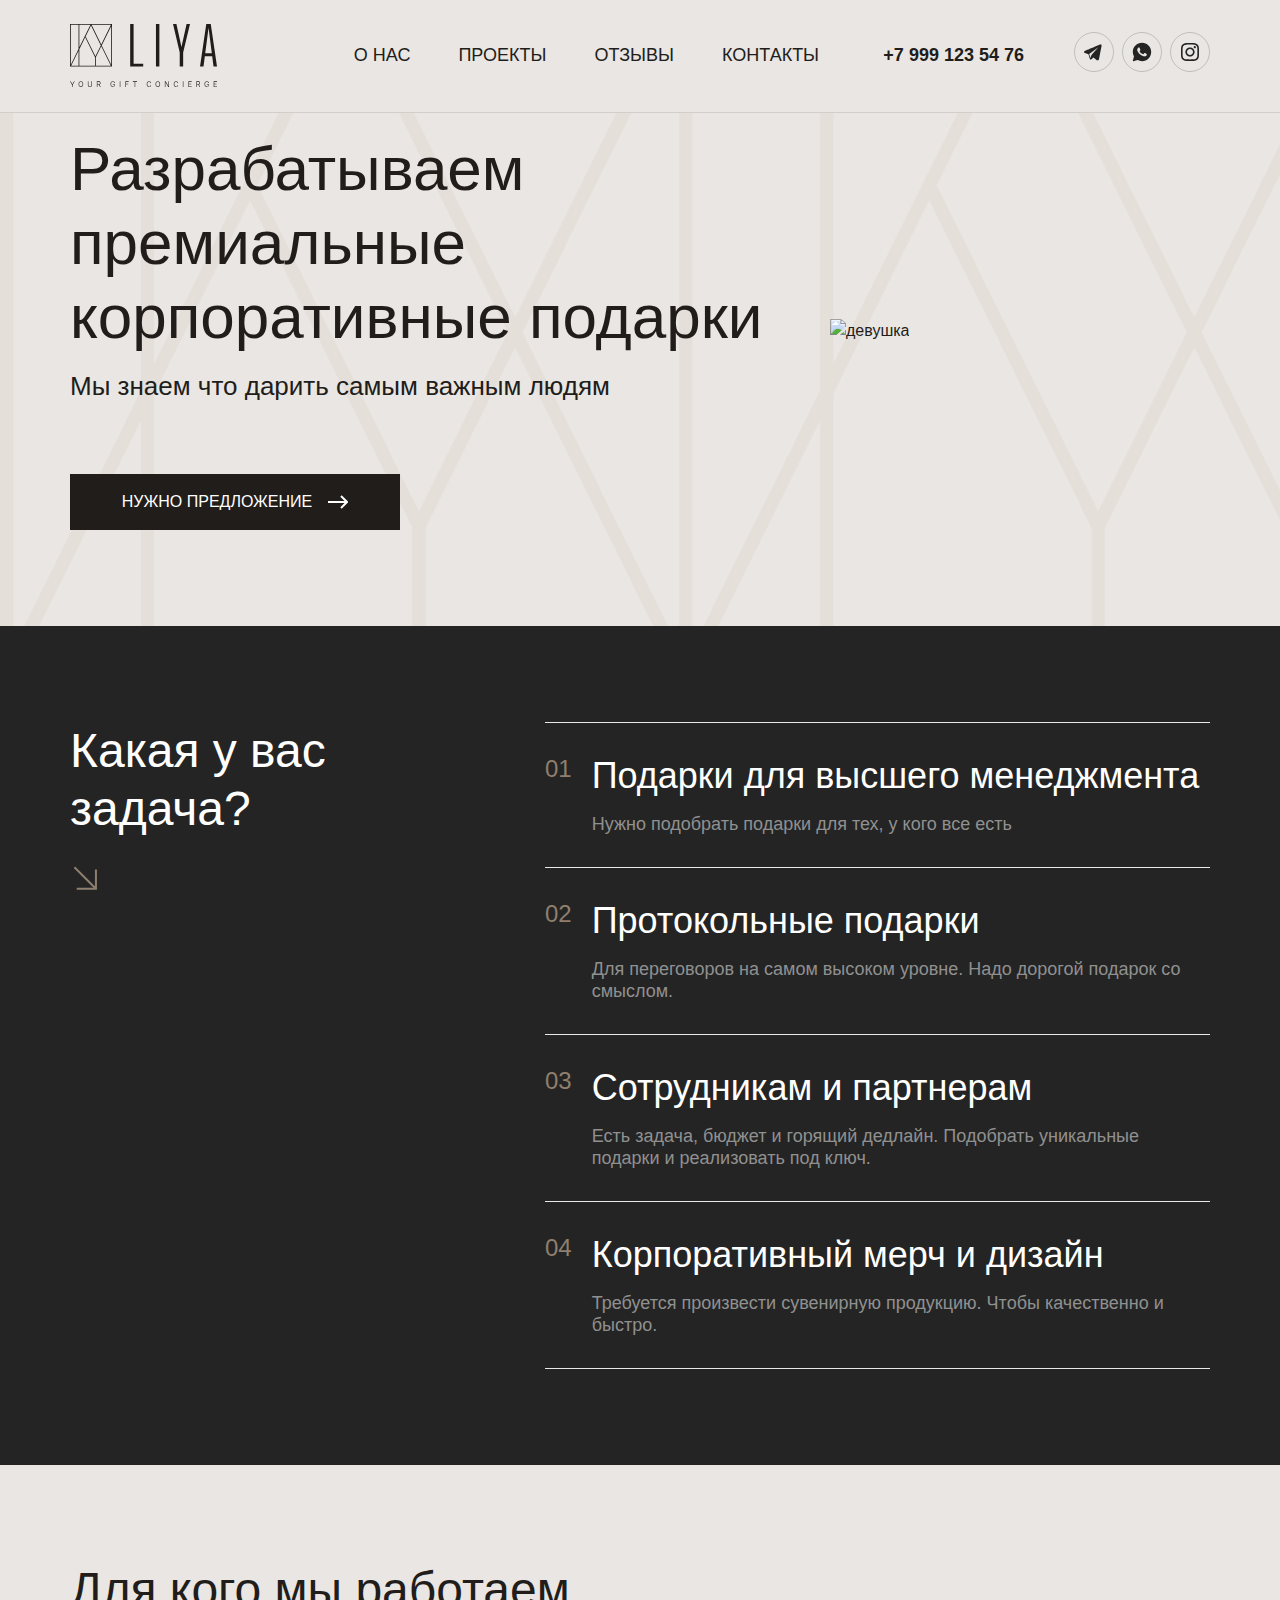
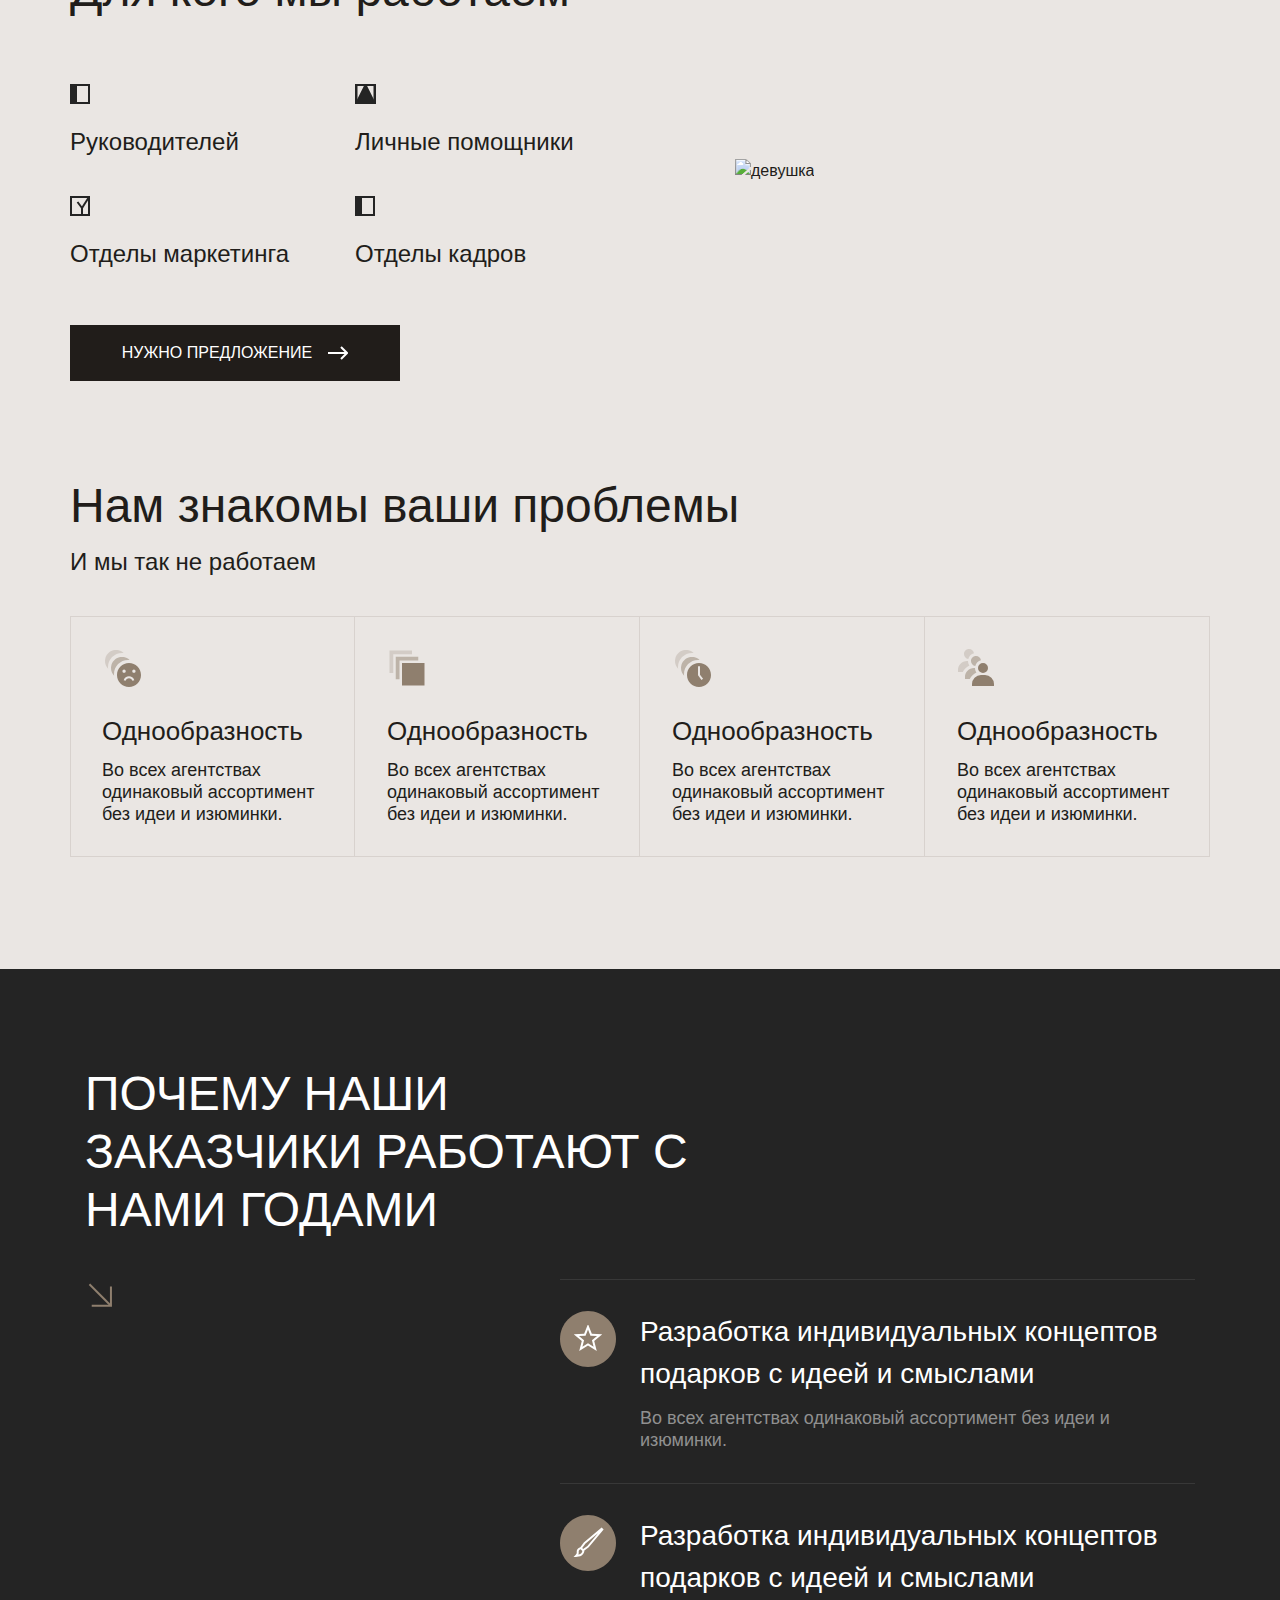
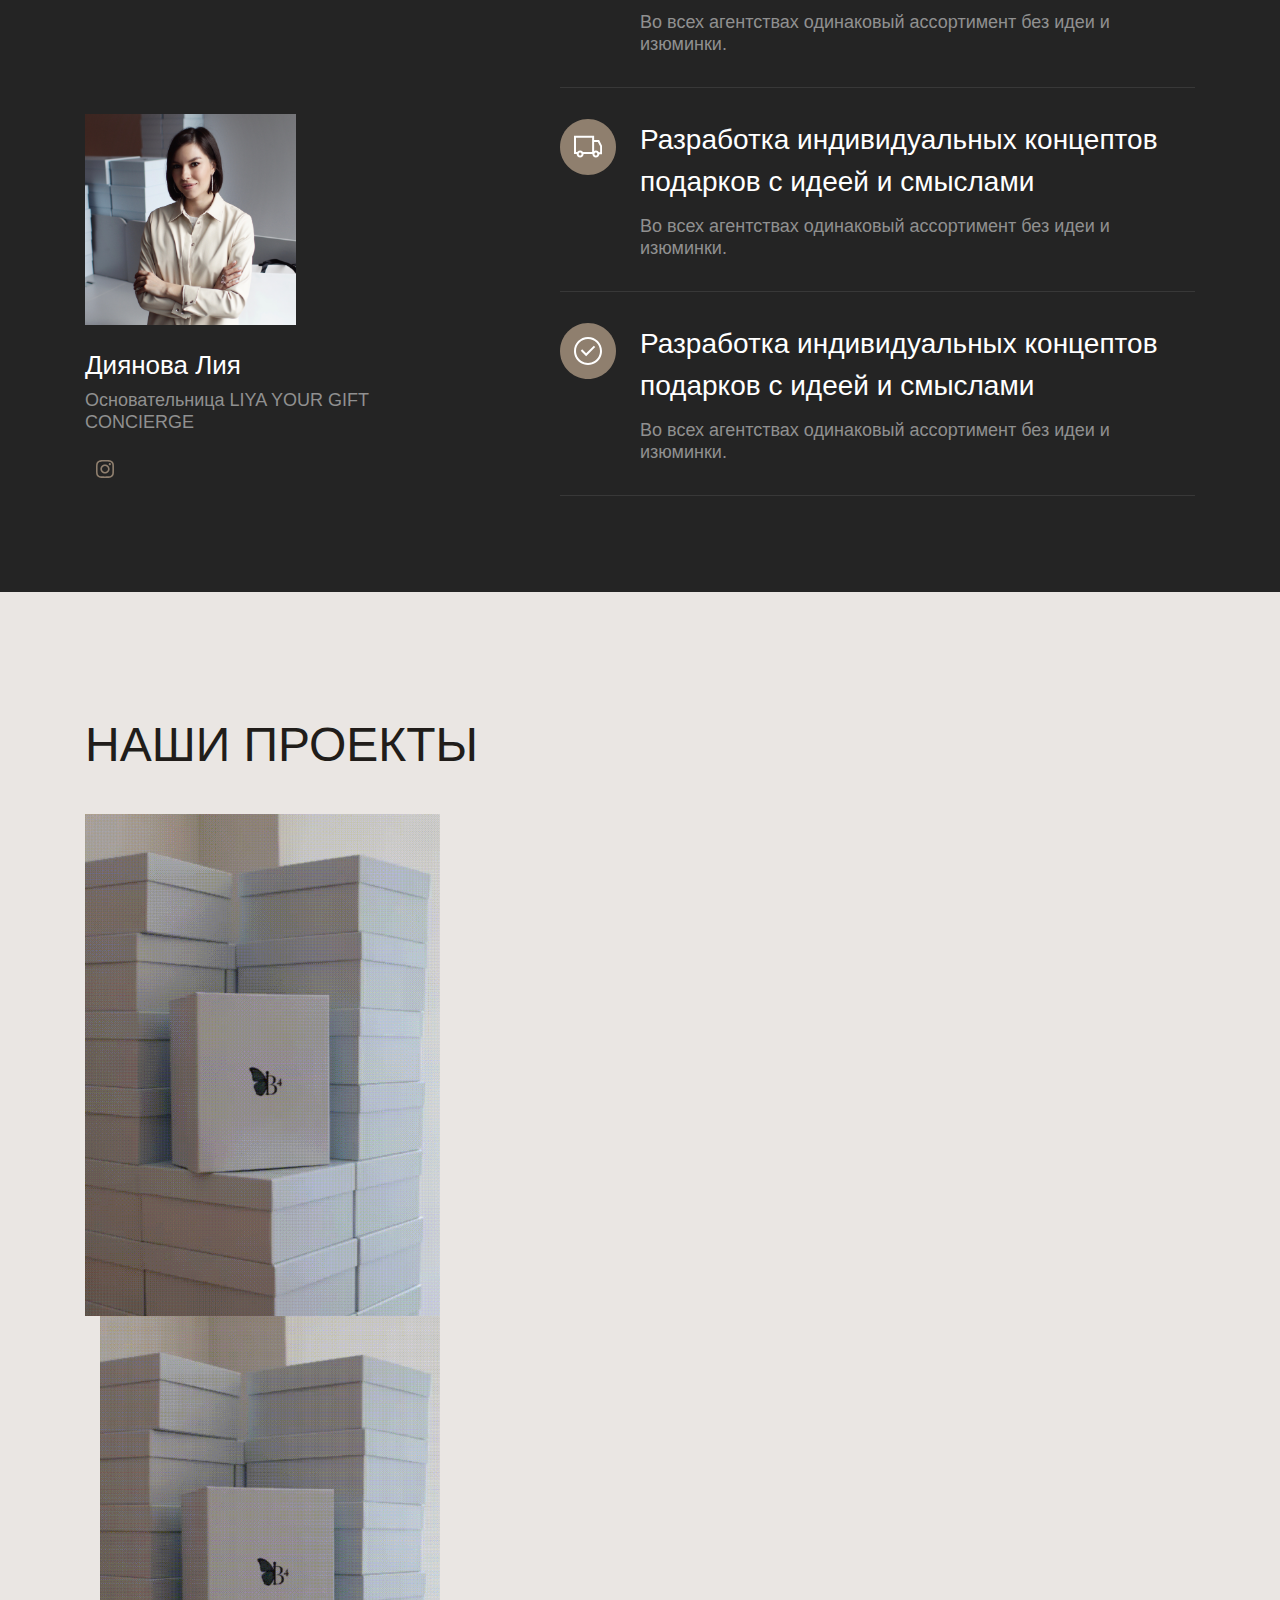
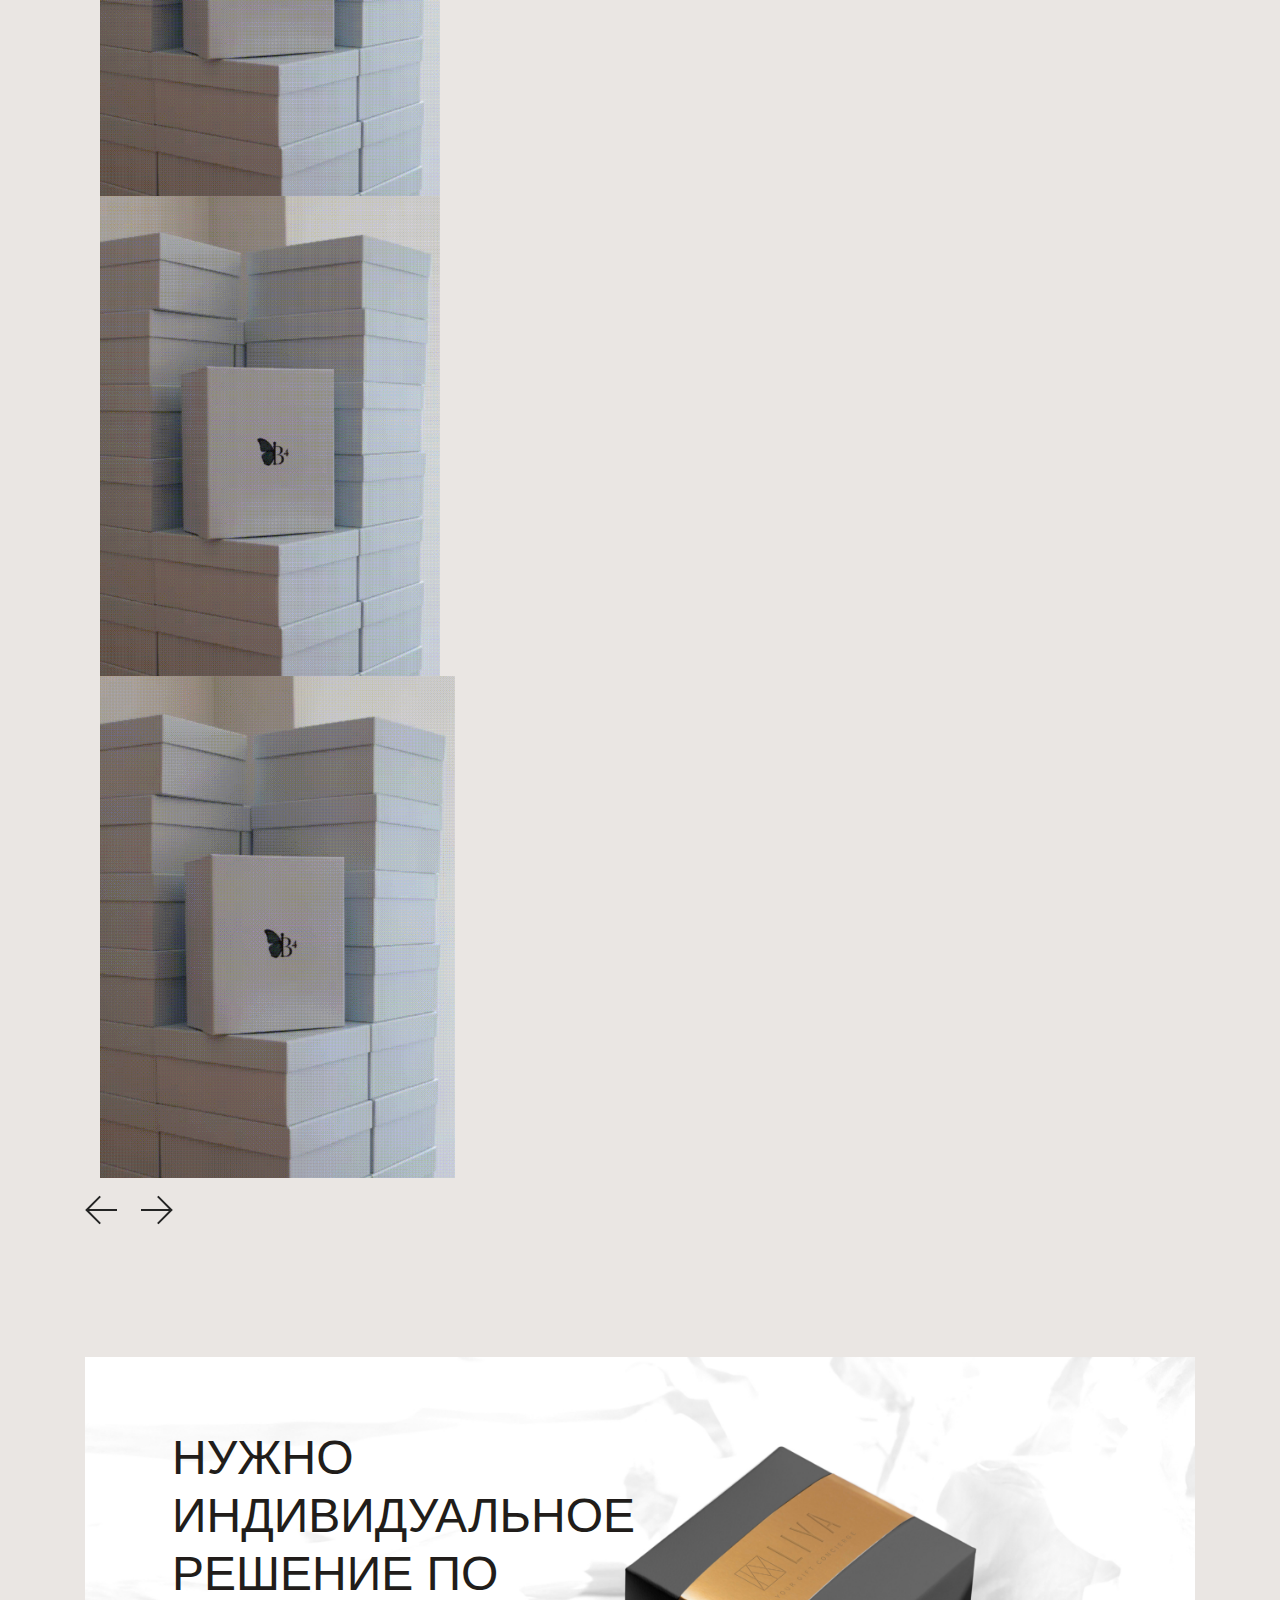
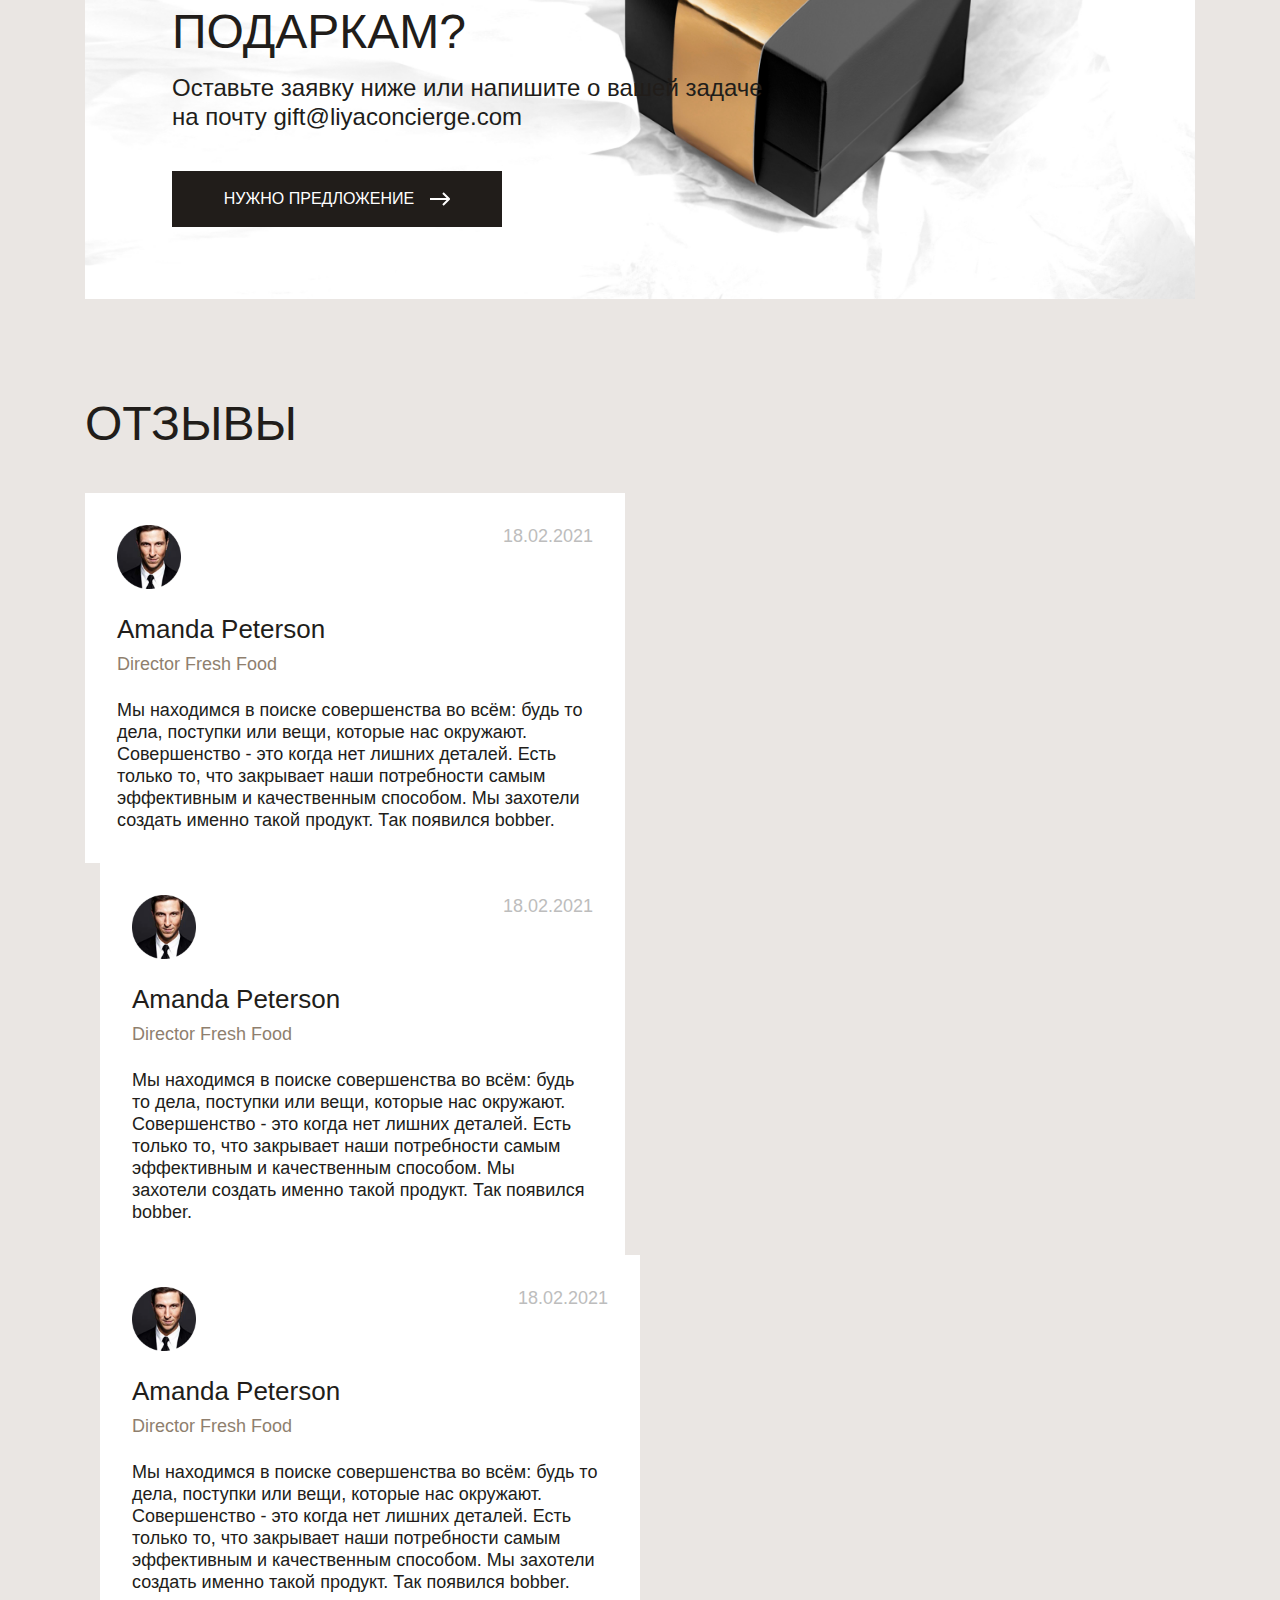
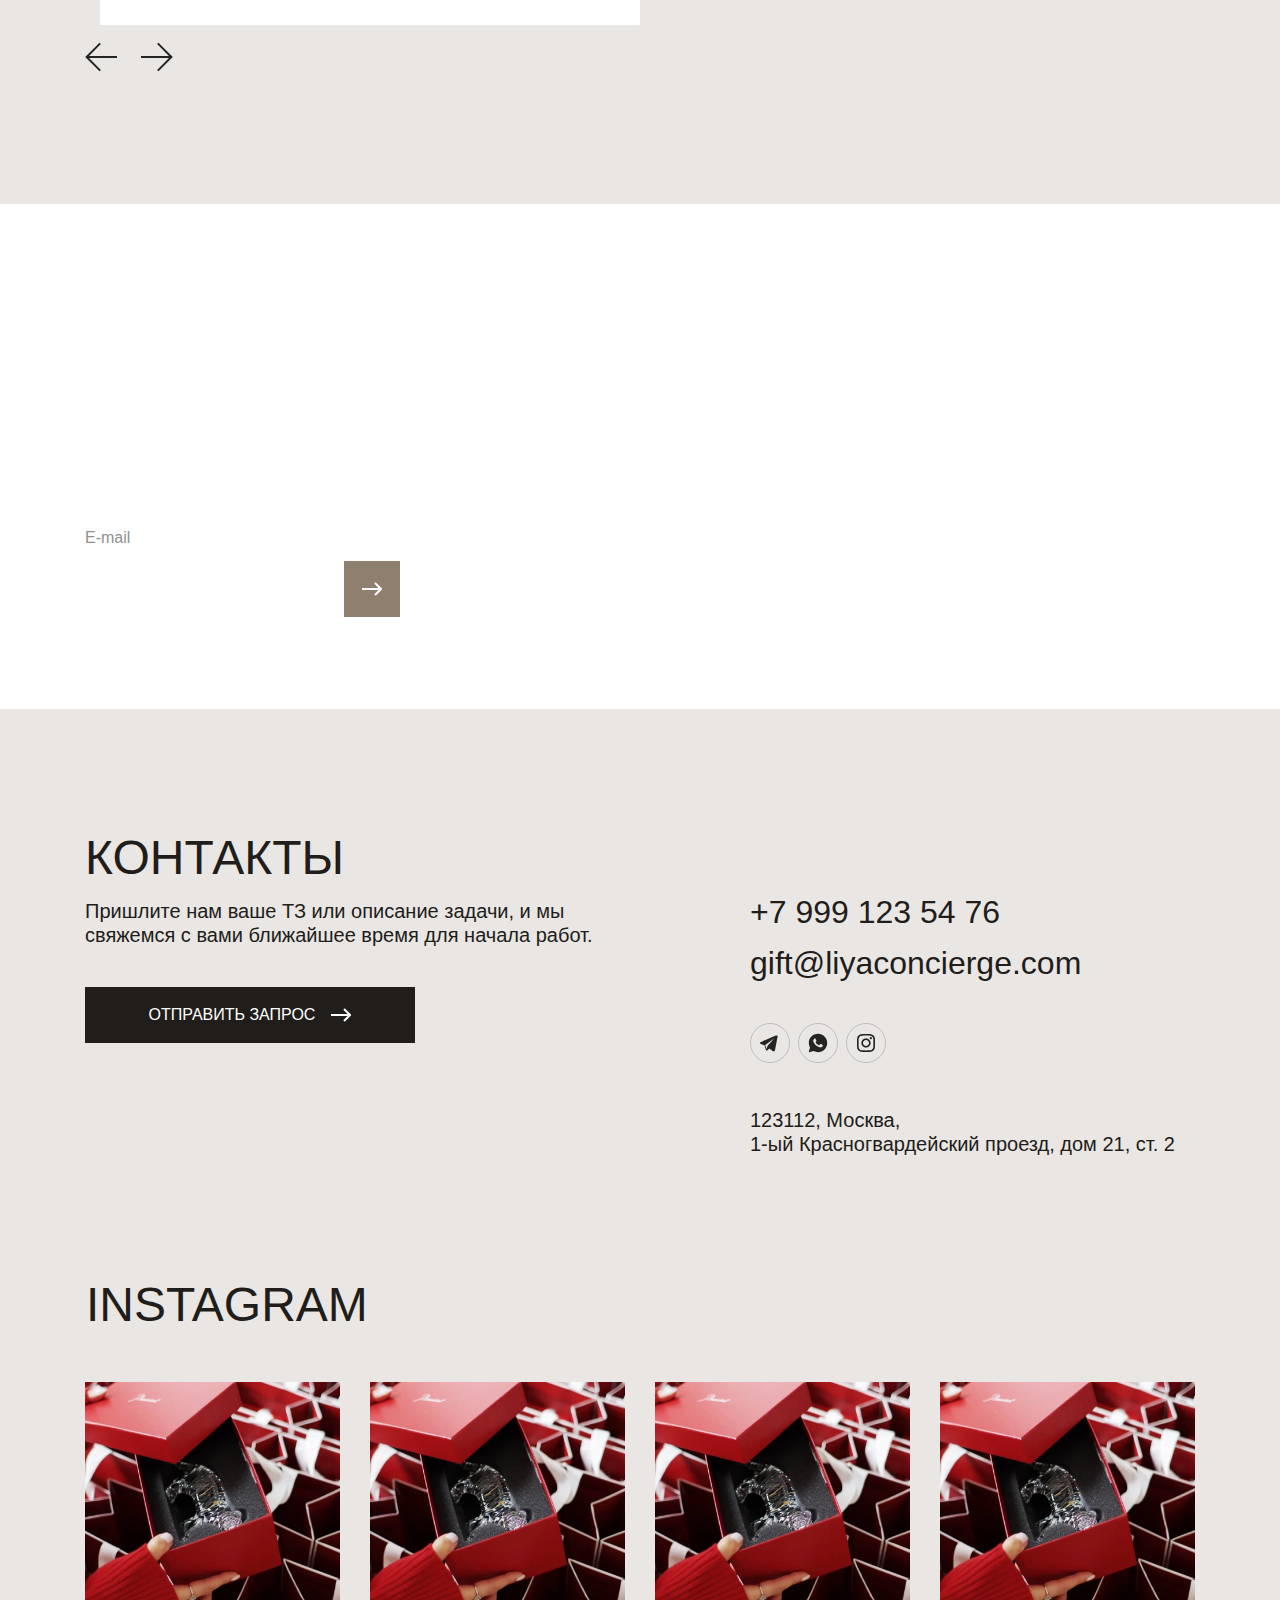
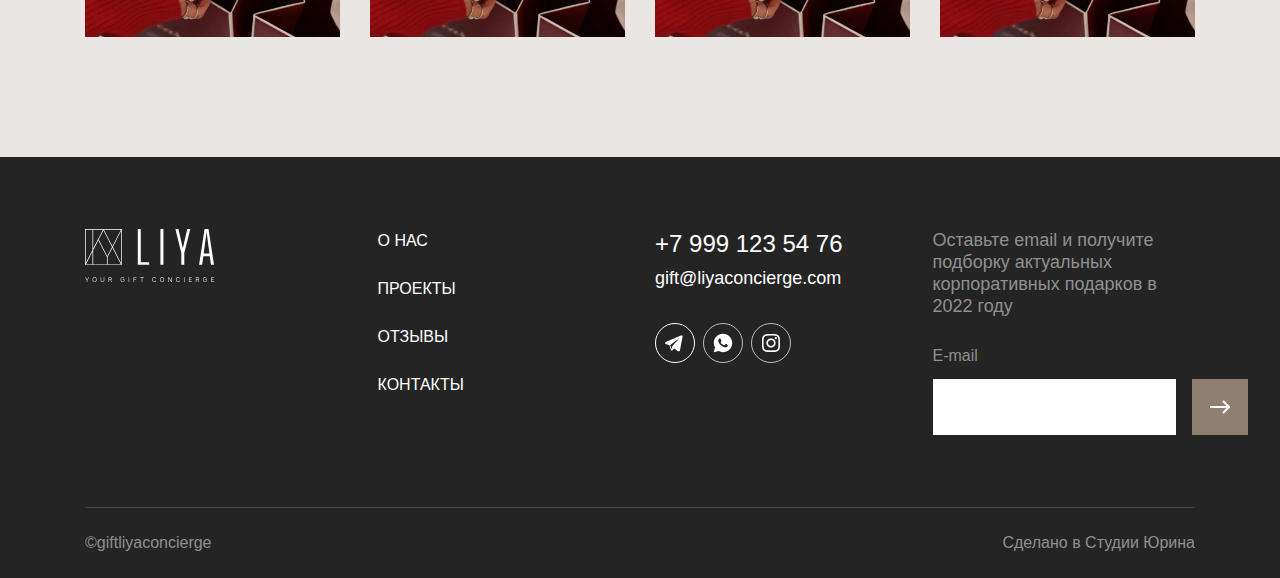
==== main.html @ 72f5a7fd "desktop" ====
<!DOCTYPE html>
<html lang="ru">
<head>
  <meta charset="UTF-8">
  <meta name="viewport" content="width=device-width, initial-scale=1, shrink-to-fit=no">
     <!-- Bootstrap CSS -->
  <link rel="stylesheet" href="https://maxcdn.bootstrapcdn.com/bootstrap/4.0.0/css/bootstrap.min.css" integrity="sha384-Gn5384xqQ1aoWXA+058RXPxPg6fy4IWvTNh0E263XmFcJlSAwiGgFAW/dAiS6JXm" crossorigin="anonymous">
   <!-- Main CSS -->
   <link rel="stylesheet" href="assets/css/main.css">
   <link rel="stylesheet" href="assets/css/helper.css">

    <!-- Slick CSS -->
    <link rel="stylesheet" type="text/css" href="./assets/slick-1.8.1/slick/slick.css"/>
    <link rel="stylesheet" type="text/css" href="./assets/slick-1.8.1/slick/slick-theme.css"/>

    
  <title>LIYA</title>
</head>
<body>
<header class="back_brown header_border">
   <div class="container header d-flex">
        <img class="header_logo" src="./assets/images/logo.svg" alt="">

        <div class="mt-3 d-flex justify-content-between align-items-center w-100">
            <ul class="header_list">
                <li class="header_list_item">
                    <a class="color_black fs-18" href="#">О НАС</a>
                </li>
                <li class="header_list_item">
                    <a class="color_black fs-18" href="#">ПРОЕКТЫ</a>
                </li>
                <li class="header_list_item">
                    <a class="color_black fs-18" href="#">ОТЗЫВЫ</a>
                </li>
                <li class="header_list_item">
                    <a class="color_black fs-18" href="#">КОНТАКТЫ</a>
                </li>
            </ul>

            <ul class="header_list_2 align-items-center">
                <li class="header_list_2_item">
                    <a class="color_black fs-18 fw-700" href="#">+7 999 123 54 76</a>
                </li>
                <li class="header_list_2_item">
                    <a class="color_black fs-18" href="#">
                        <svg width="40" height="40" viewBox="0 0 40 40" fill="none" xmlns="http://www.w3.org/2000/svg">
                            <path d="M27.2551 12.6208C26.9551 12.3664 26.4839 12.33 25.9967 12.5256H25.9959C25.4835 12.7312 11.4915 18.7328 10.9219 18.978C10.8183 19.014 9.91352 19.3516 10.0067 20.1036C10.0899 20.7816 10.8171 21.0624 10.9059 21.0948L14.4631 22.3128C14.6991 23.0984 15.5691 25.9968 15.7615 26.616C15.8815 27.002 16.0771 27.5092 16.4199 27.6136C16.7207 27.7296 17.0199 27.6236 17.2135 27.4716L19.3883 25.4544L22.8991 28.1924L22.9827 28.2424C23.2211 28.348 23.4495 28.4008 23.6675 28.4008C23.8359 28.4008 23.9975 28.3692 24.1519 28.306C24.6779 28.09 24.8883 27.5888 24.9103 27.532L27.5327 13.9012C27.6927 13.1732 27.4703 12.8028 27.2551 12.6208ZM17.6003 22.8L16.4003 26L15.2003 22L24.4003 15.2L17.6003 22.8Z" fill="#242424"/>
                            <rect x="0.5" y="0.5" width="39" height="39" rx="19.5" stroke="#BEBEBE"/>
                        </svg>
                    </a>
                </li>
                <li class="header_list_2_item">
                    <a class="color_black fs-18" href="#">
                        <svg width="40" height="40" viewBox="0 0 40 40" fill="none" xmlns="http://www.w3.org/2000/svg">
                            <path d="M20 10.7998C14.9272 10.7998 10.8 14.927 10.8 19.9998C10.8 21.5838 11.2092 23.1414 11.9852 24.5158L10.8148 28.6918C10.7764 28.829 10.8136 28.9762 10.9128 29.0782C10.9892 29.157 11.0932 29.1998 11.2 29.1998C11.232 29.1998 11.2644 29.1958 11.296 29.1882L15.6544 28.1086C16.9852 28.823 18.484 29.1998 20 29.1998C25.0728 29.1998 29.2 25.0726 29.2 19.9998C29.2 14.927 25.0728 10.7998 20 10.7998ZM24.628 23.2462C24.4312 23.791 23.4872 24.2882 23.0336 24.355C22.6264 24.4146 22.1112 24.4402 21.5456 24.2626C21.2028 24.1546 20.7628 24.0114 20.1992 23.771C17.83 22.7606 16.2828 20.405 16.1644 20.2494C16.0464 20.0938 15.2 18.985 15.2 17.8374C15.2 16.6898 15.81 16.1254 16.0268 15.8918C16.2436 15.6582 16.4992 15.5998 16.6568 15.5998C16.8144 15.5998 16.9716 15.6018 17.1096 15.6082C17.2548 15.6154 17.4496 15.5534 17.6412 16.0086C17.838 16.4758 18.3104 17.6234 18.3688 17.7406C18.428 17.8574 18.4672 17.9938 18.3888 18.1494C18.3104 18.305 18.2712 18.4022 18.1528 18.5386C18.0344 18.675 17.9048 18.8426 17.7984 18.9474C17.68 19.0638 17.5572 19.1898 17.6948 19.4234C17.8324 19.657 18.3064 20.4206 19.0088 21.039C19.9108 21.8334 20.672 22.0798 20.908 22.1966C21.144 22.3134 21.282 22.2938 21.4196 22.1382C21.5572 21.9822 22.01 21.457 22.1672 21.2238C22.3244 20.9906 22.482 21.029 22.6988 21.107C22.9156 21.1846 24.0768 21.7486 24.3128 21.8654C24.5488 21.9822 24.7064 22.0406 24.7656 22.1378C24.8248 22.2346 24.8248 22.7018 24.628 23.2462Z" fill="#242424"/>
                            <rect x="0.5" y="0.5" width="39" height="39" rx="19.5" stroke="#BEBEBE"/>
                        </svg>
                    </a>
                </li>
                <li class="header_list_2_item">
                    <a class="color_black fs-18" href="#">
                        <svg width="40" height="40" viewBox="0 0 40 40" fill="none" xmlns="http://www.w3.org/2000/svg">
                            <path d="M20 11C17.555 11 17.2498 11.0112 16.2898 11.054C15.3313 11.099 14.6787 11.2498 14.105 11.4725C13.5132 11.702 13.0108 12.0102 12.5105 12.5105C12.0102 13.0108 11.7013 13.5125 11.4725 14.105C11.2498 14.6787 11.0983 15.3313 11.054 16.2898C11.009 17.2498 11 17.555 11 20C11 22.445 11.0112 22.7503 11.054 23.7103C11.099 24.668 11.2498 25.3213 11.4725 25.895C11.702 26.486 12.0102 26.9893 12.5105 27.4895C13.0108 27.989 13.5125 28.2987 14.105 28.5275C14.6795 28.7495 15.332 28.9018 16.2898 28.946C17.2498 28.991 17.555 29 20 29C22.445 29 22.7503 28.9888 23.7103 28.946C24.668 28.901 25.3213 28.7495 25.895 28.5275C26.486 28.298 26.9893 27.989 27.4895 27.4895C27.989 26.9893 28.2987 26.4883 28.5275 25.895C28.7495 25.3213 28.9018 24.668 28.946 23.7103C28.991 22.7503 29 22.445 29 20C29 17.555 28.9888 17.2498 28.946 16.2898C28.901 15.332 28.7495 14.678 28.5275 14.105C28.298 13.5132 27.989 13.0108 27.4895 12.5105C26.9893 12.0102 26.4883 11.7013 25.895 11.4725C25.3213 11.2498 24.668 11.0983 23.7103 11.054C22.7503 11.009 22.445 11 20 11ZM20 12.62C22.4023 12.62 22.6888 12.632 23.6375 12.6732C24.515 12.7145 24.9913 12.86 25.3077 12.9845C25.7292 13.1472 26.0278 13.3423 26.3442 13.6565C26.6585 13.9715 26.8535 14.2707 27.0163 14.6922C27.1392 15.0087 27.2862 15.485 27.326 16.3625C27.3687 17.312 27.3785 17.597 27.3785 20C27.3785 22.403 27.3673 22.6888 27.323 23.6375C27.2773 24.515 27.131 24.9913 27.0072 25.3077C26.8393 25.7292 26.648 26.0278 26.333 26.3442C26.0188 26.6585 25.715 26.8535 25.298 27.0163C24.983 27.1392 24.4993 27.2862 23.6217 27.326C22.6663 27.3687 22.385 27.3785 19.9775 27.3785C17.5693 27.3785 17.288 27.3673 16.3333 27.323C15.455 27.2773 14.9713 27.131 14.6562 27.0072C14.2295 26.8393 13.9362 26.648 13.622 26.333C13.3063 26.0188 13.1045 25.715 12.947 25.298C12.8232 24.983 12.6778 24.4993 12.632 23.6217C12.5983 22.6768 12.5863 22.385 12.5863 19.9887C12.5863 17.5917 12.5983 17.2993 12.632 16.343C12.6778 15.4655 12.8232 14.9825 12.947 14.6675C13.1045 14.24 13.3063 13.9475 13.622 13.6318C13.9362 13.3175 14.2295 13.115 14.6562 12.9583C14.9713 12.8338 15.4445 12.6875 16.322 12.6425C17.2783 12.6087 17.5595 12.5975 19.9662 12.5975L20 12.62ZM20 15.3785C17.4462 15.3785 15.3785 17.4485 15.3785 20C15.3785 22.5538 17.4485 24.6215 20 24.6215C22.5538 24.6215 24.6215 22.5515 24.6215 20C24.6215 17.4462 22.5515 15.3785 20 15.3785ZM20 23C18.3425 23 17 21.6575 17 20C17 18.3425 18.3425 17 20 17C21.6575 17 23 18.3425 23 20C23 21.6575 21.6575 23 20 23ZM25.8845 15.1962C25.8845 15.7925 25.4 16.2762 24.8045 16.2762C24.2083 16.2762 23.7245 15.7917 23.7245 15.1962C23.7245 14.6007 24.209 14.117 24.8045 14.117C25.3993 14.1163 25.8845 14.6007 25.8845 15.1962Z" fill="#242424"/>
                            <rect x="0.5" y="0.5" width="39" height="39" rx="19.5" stroke="#BEBEBE"/>
                        </svg>
                    </a>
                </li>
            </ul>
        </div>
        
   </div>
</header>
<main>
    <div class="main_back back_brown">
        <div class="container main d-flex align-items-center"> 
            <div class="col-8 p-0">
                <h2 class="main_header mb-3">Разрабатываем премиальные корпоративные подарки</h2>
                <div class="fs-28 main_p">Мы знаем что дарить самым важным людям</div>
                <div data-toggle="modal" data-target="#modal-suggestion" data-keyboard="true" class="btn_black">НУЖНО ПРЕДЛОЖЕНИЕ 
                        <svg class="ml-3" width="20" height="20" viewBox="0 0 20 20" fill="none" xmlns="http://www.w3.org/2000/svg">
                            <g clip-path="url(#clip0_184_109)">
                            <path d="M18.5 10H0" stroke="white" stroke-width="2"/>
                            <path d="M13 4L19 10L13 16" stroke="white" stroke-width="2"/>
                            </g>
                            <defs>
                            <clipPath id="clip0_184_109">
                            <rect width="20" height="20" fill="white"/>
                            </clipPath>
                            </defs>
                        </svg>
                </div>
            </div>
            <div class="col-4 p-0">
                <img src="./assets/images/woman.png" class="w-100" alt="девушка">
            </div>
        </div>
    </div>

    <div class="black_back">
        <div class="gift_theme_container container d-flex justify-content-between">

            <div class="col-3 p-0">
                <h2 class="mb-4 fs-48">Какая у вас задача?</h2>
                <svg width="32" height="32" viewBox="0 0 32 32" fill="none" xmlns="http://www.w3.org/2000/svg">
                    <g clip-path="url(#clip0_110_2292)">
                    <path d="M25.3823 26.1823L4.4519 5.25195" stroke="#8F7F6E" stroke-width="2"/>
                    <path d="M25.948 7.51465V26.748H6.71469" stroke="#8F7F6E" stroke-width="2"/>
                    </g>
                    <defs>
                    <clipPath id="clip0_110_2292">
                    <rect width="32" height="32" fill="white"/>
                    </clipPath>
                    </defs>
                </svg>
            </div>

            <ul class="list col-7 p-0">
                <li class="gift_theme_item d-flex">
                    <div class="color_orange fs-24 gift_theme_item_count">01</div>
                    <div>
                        <div class="gift_theme_item_header">Подарки для высшего менеджмента</div>
                        <div class="fs-18 color_gray">Нужно подобрать подарки для тех, у кого все есть</div>
                    </div>
                </li>

                <li class="gift_theme_item d-flex">
                    <div class="color_orange fs-24 gift_theme_item_count">02</div>
                    <div>
                        <div class="gift_theme_item_header">Протокольные подарки</div>
                        <div class="fs-18 color_gray">Для переговоров на самом высоком уровне. 
                            Надо дорогой подарок со смыслом. </div>
                    </div>
                </li>

                <li class="gift_theme_item d-flex">
                    <div class="color_orange fs-24 gift_theme_item_count">03</div>
                    <div>
                        <div class="gift_theme_item_header">Сотрудникам и партнерам </div>
                        <div class="fs-18 color_gray">Есть задача, бюджет и горящий дедлайн. Подобрать уникальные подарки и реализовать под ключ.</div>
                    </div>
                </li>

                <li class="gift_theme_item d-flex">
                    <div class="color_orange fs-24 gift_theme_item_count">04</div>
                    <div>
                        <div class="gift_theme_item_header">Корпоративный мерч и дизайн</div>
                        <div class="fs-18 color_gray">Требуется произвести сувенирную продукцию. 
                            Чтобы качественно и быстро.</div>
                    </div>
                </li>
            </ul>
        </div>
    </div>


<div class="back_brown">
    <div class="container for_whom d-flex justify-content-between align-items-center">
        <div class="col-6 p-0">
            <div class="fs-48">Для кого мы работаем</div>
            <ul class="for_whom_list d-flex">
                <li class="for_whom_list_item col-6 p-0 mb-40">
                    <svg width="20" height="20" viewBox="0 0 20 20" fill="none" xmlns="http://www.w3.org/2000/svg">
                        <path d="M6 1V19" stroke="#242424" stroke-width="2"/>
                        <rect x="2" y="2" width="3" height="16" fill="#242424"/>
                        <path d="M0 0V-2H-2V0H0ZM20 0H22V-2H20V0ZM20 20V22H22V20H20ZM0 20H-2V22H0V20ZM0 2H20V-2H0V2ZM18 0V20H22V0H18ZM20 18H0V22H20V18ZM2 20V0H-2V20H2Z" fill="#242424"/>
                    </svg>
                    <div class="mt-3 fs-24">Руководителей </div>
                </li>
                <li class="for_whom_list_item col-6 p-0 mb-40">
                    <svg width="21" height="20" viewBox="0 0 21 20" fill="none" xmlns="http://www.w3.org/2000/svg">
                        <g clip-path="url(#clip0_184_414)">
                        <path d="M10.5 1L1.5 19H19.5L10.5 1Z" fill="#242424" stroke="#242424" stroke-width="2"/>
                        </g>
                        <path d="M0.5 0V-2H-1.5V0H0.5ZM20.5 0H22.5V-2H20.5V0ZM20.5 20V22H22.5V20H20.5ZM0.5 20H-1.5V22H0.5V20ZM0.5 2H20.5V-2H0.5V2ZM18.5 0V20H22.5V0H18.5ZM20.5 18H0.5V22H20.5V18ZM2.5 20V0H-1.5V20H2.5Z" fill="#242424"/>
                        <defs>
                        <clipPath id="clip0_184_414">
                        <path d="M0.5 0H20.5V20H0.5V0Z" fill="white"/>
                        </clipPath>
                        </defs>
                    </svg>
                    <div class="mt-3 fs-24">Личные помощники</div>
                </li>
                <li class="for_whom_list_item col-6 p-0 mb-40">
                    <svg width="20" height="20" viewBox="0 0 20 20" fill="none" xmlns="http://www.w3.org/2000/svg">
                        <path d="M7.5 6L12 12V19" stroke="#242424" stroke-width="2"/>
                        <path d="M19 1L12 12" stroke="#242424" stroke-width="2"/>
                        <path d="M0 0V-2H-2V0H0ZM20 0H22V-2H20V0ZM20 20V22H22V20H20ZM0 20H-2V22H0V20ZM0 2H20V-2H0V2ZM18 0V20H22V0H18ZM20 18H0V22H20V18ZM2 20V0H-2V20H2Z" fill="#242424"/>
                    </svg>
                    <div class="mt-3 fs-24">Отделы маркетинга</div>
                </li>
                <li class="for_whom_list_item col-6 p-0 mb-40">
                    <svg width="20" height="20" viewBox="0 0 20 20" fill="none" xmlns="http://www.w3.org/2000/svg">
                        <path d="M6 1V19" stroke="#242424" stroke-width="2"/>
                        <rect x="2" y="2" width="3" height="16" fill="#242424"/>
                        <path d="M0 0V-2H-2V0H0ZM20 0H22V-2H20V0ZM20 20V22H22V20H20ZM0 20H-2V22H0V20ZM0 2H20V-2H0V2ZM18 0V20H22V0H18ZM20 18H0V22H20V18ZM2 20V0H-2V20H2Z" fill="#242424"/>
                    </svg>
                    <div class="mt-3 fs-24">Отделы кадров</div>
                </li>
            </ul>
            <div data-toggle="modal" data-target="#modal-suggestion" data-keyboard="true" class="btn_black">НУЖНО ПРЕДЛОЖЕНИЕ 
                <svg class="ml-3" width="20" height="20" viewBox="0 0 20 20" fill="none" xmlns="http://www.w3.org/2000/svg">
                    <g clip-path="url(#clip0_184_109)">
                    <path d="M18.5 10H0" stroke="white" stroke-width="2"/>
                    <path d="M13 4L19 10L13 16" stroke="white" stroke-width="2"/>
                    </g>
                    <defs>
                    <clipPath id="clip0_184_109">
                    <rect width="20" height="20" fill="white"/>
                    </clipPath>
                    </defs>
                </svg>
            </div>
        </div>
        <div class="col-5 p-0">
            <img src="./assets/images/woman.png" class="w-100" alt="девушка">
        </div>
    </div>



    <div class="container how_we_dont_work pl-0 pr-0">
        <div class="fs-48 mb-12">Нам знакомы ваши проблемы</div>
        <div class="fs-24 mb-40">И мы так не работаем</div>
        <ul class="how_we_dont_work_list d-flex">
            <li class="how_we_dont_work_item col-3">
                <svg width="40" height="40" viewBox="0 0 40 40" fill="none" xmlns="http://www.w3.org/2000/svg">
                    <path fill-rule="evenodd" clip-rule="evenodd" d="M27 39C33.6274 39 39 33.6274 39 27C39 20.3726 33.6274 15 27 15C20.3726 15 15 20.3726 15 27C15 33.6274 20.3726 39 27 39ZM22.0909 24.8182C22.9946 24.8182 23.7273 24.0856 23.7273 23.1818C23.7273 22.2781 22.9946 21.5455 22.0909 21.5455C21.1872 21.5455 20.4545 22.2781 20.4545 23.1818C20.4545 24.0856 21.1872 24.8182 22.0909 24.8182ZM33.5455 23.1818C33.5455 24.0856 32.8128 24.8182 31.9091 24.8182C31.0054 24.8182 30.2727 24.0856 30.2727 23.1818C30.2727 22.2781 31.0054 21.5455 31.9091 21.5455C32.8128 21.5455 33.5455 22.2781 33.5455 23.1818ZM23.6065 32.6971C24.0189 31.0476 25.4533 30.1818 27 30.1818C28.5467 30.1818 29.9811 31.0476 30.3935 32.6971L32.3338 32.212C31.6552 29.4978 29.2715 28.1818 27 28.1818C24.7285 28.1818 22.3448 29.4978 21.6662 32.212L23.6065 32.6971Z" fill="#8F7F6E"/>
                    <path opacity="0.5" fill-rule="evenodd" clip-rule="evenodd" d="M27.6506 12.0963C27.1092 12.0327 26.5584 12 26 12C18.268 12 12 18.268 12 26C12 26.5584 12.0327 27.1092 12.0963 27.6506C11.8945 27.4421 11.7007 27.2254 11.5152 27.0006C10.3346 25.5697 9.53504 23.8634 9.19091 22.0405C8.84679 20.2176 8.96929 18.3372 9.54701 16.5744C10.1247 14.8115 11.1389 13.2234 12.4952 11.9577C13.8516 10.692 15.5059 9.78996 17.3045 9.33537C19.1031 8.88078 20.9874 8.88845 22.7822 9.35766C24.577 9.82686 26.224 10.7424 27.5699 12.019C27.597 12.0446 27.6238 12.0704 27.6506 12.0963Z" fill="#8F7F6E"/>
                    <path opacity="0.25" fill-rule="evenodd" clip-rule="evenodd" d="M21.6506 5.09628C21.1092 5.0327 20.5584 5 20 5C12.268 5 6 11.268 6 19C6 19.5584 6.0327 20.1092 6.09628 20.6506C5.89451 20.4421 5.70065 20.2254 5.51525 20.0006C4.33461 18.5697 3.53504 16.8634 3.19091 15.0405C2.84679 13.2176 2.96929 11.3372 3.54701 9.57435C4.12474 7.81148 5.13893 6.22336 6.49524 4.9577C7.85155 3.69204 9.50593 2.78996 11.3045 2.33537C13.1031 1.88078 14.9874 1.88845 16.7822 2.35766C18.577 2.82686 20.224 3.74237 21.5699 5.01902C21.597 5.04464 21.6238 5.0704 21.6506 5.09628Z" fill="#8F7F6E"/>
                </svg>
                <div class="fs-28 mb-12">Однообразность</div>
                <div class="fs-18">Во всех агентствах одинаковый ассортимент без идеи и изюминки.</div>
            </li>
            <li class="how_we_dont_work_item col-3">
                <svg width="40" height="40" viewBox="0 0 40 40" fill="none" xmlns="http://www.w3.org/2000/svg">
                    <rect x="16" y="16" width="20.5" height="20.5" fill="#8F7F6E" stroke="#8F7F6E" stroke-width="2"/>
                    <path opacity="0.5" d="M8.75 8.75H31.25V12.5H12.5V31.25H8.75V8.75Z" fill="#8F7F6E"/>
                    <path opacity="0.25" d="M2.5 2.5H25V6.25H6.25V25H2.5V2.5Z" fill="#8F7F6E"/>
                </svg>
                <div class="fs-28 mb-12">Однообразность</div>
                <div class="fs-18">Во всех агентствах одинаковый ассортимент без идеи и изюминки.</div>
            </li> 
            <li class="how_we_dont_work_item col-3">
                <svg width="40" height="40" viewBox="0 0 40 40" fill="none" xmlns="http://www.w3.org/2000/svg">
                    <path fill-rule="evenodd" clip-rule="evenodd" d="M27 39C33.6274 39 39 33.6274 39 27C39 20.3726 33.6274 15 27 15C20.3726 15 15 20.3726 15 27C15 33.6274 20.3726 39 27 39ZM26 18.2727V27V27.3333L26.2 27.6L29.4727 31.9636L31.0727 30.7636L28 26.6667V18.2727H26Z" fill="#8F7F6E"/>
                    <path opacity="0.5" fill-rule="evenodd" clip-rule="evenodd" d="M27.6506 12.0963C27.1092 12.0327 26.5584 12 26 12C18.268 12 12 18.268 12 26C12 26.5584 12.0327 27.1092 12.0963 27.6506C11.8945 27.4421 11.7007 27.2254 11.5152 27.0006C10.3346 25.5697 9.53504 23.8634 9.19091 22.0405C8.84679 20.2176 8.96929 18.3372 9.54701 16.5744C10.1247 14.8115 11.1389 13.2234 12.4952 11.9577C13.8516 10.692 15.5059 9.78996 17.3045 9.33537C19.1031 8.88078 20.9874 8.88845 22.7822 9.35766C24.577 9.82686 26.224 10.7424 27.5699 12.019C27.597 12.0446 27.6238 12.0704 27.6506 12.0963Z" fill="#8F7F6E"/>
                    <path opacity="0.25" fill-rule="evenodd" clip-rule="evenodd" d="M21.6506 5.09628C21.1092 5.0327 20.5584 5 20 5C12.268 5 6 11.268 6 19C6 19.5584 6.0327 20.1092 6.09628 20.6506C5.89451 20.4421 5.70065 20.2254 5.51525 20.0006C4.33461 18.5697 3.53504 16.8634 3.19091 15.0405C2.84679 13.2176 2.96929 11.3372 3.54701 9.57435C4.12474 7.81148 5.13893 6.22336 6.49524 4.9577C7.85155 3.69204 9.50593 2.78996 11.3045 2.33537C13.1031 1.88078 14.9874 1.88845 16.7822 2.35766C18.577 2.82686 20.224 3.74237 21.5699 5.01902C21.597 5.04464 21.6238 5.0704 21.6506 5.09628Z" fill="#8F7F6E"/>
                </svg>
                <div class="fs-28 mb-12">Однообразность</div>
                <div class="fs-18">Во всех агентствах одинаковый ассортимент без идеи и изюминки.</div>
            </li> 
            <li class="how_we_dont_work_item col-3">
                <svg width="40" height="40" viewBox="0 0 40 40" fill="none" xmlns="http://www.w3.org/2000/svg">
                    <circle cx="26" cy="20" r="4" fill="#8F7F6E" stroke="#8F7F6E" stroke-width="2"/>
                    <path d="M16 36V37H36V36C36 31.5817 32.4183 28 28 28H24C19.5817 28 16 31.5817 16 36Z" fill="#8F7F6E" stroke="#8F7F6E" stroke-width="2"/>
                    <path fill-rule="evenodd" clip-rule="evenodd" d="M18.266 17.9465C18.999 15.1785 21.1785 12.999 23.9465 12.266C23.5915 9.85255 21.5121 8 19 8C16.2386 8 14 10.2386 14 13C14 15.5121 15.8526 17.5915 18.266 17.9465ZM19.402 24.5253C18.5176 23.2383 18 21.6796 18 20H17C12.0294 20 8 24.0294 8 29V31H12.7301C14.2107 28.1991 16.5521 25.9234 19.402 24.5253Z" fill="#8F7F6E" fill-opacity="0.5"/>
                    <path fill-rule="evenodd" clip-rule="evenodd" d="M11.266 10.9465C11.999 8.17854 14.1785 5.99902 16.9465 5.266C16.5915 2.85255 14.5121 1 12 1C9.23858 1 7 3.23858 7 6C7 8.51207 8.85255 10.5915 11.266 10.9465ZM12.402 17.5253C11.5176 16.2383 11 14.6796 11 13H10C5.02944 13 1 17.0294 1 22V24H5.73009C7.21066 21.1991 9.55205 18.9234 12.402 17.5253Z" fill="#8F7F6E" fill-opacity="0.25"/>
                </svg>
                <div class="fs-28 mb-12">Однообразность</div>
                <div class="fs-18">Во всех агентствах одинаковый ассортимент без идеи и изюминки.</div>
            </li>
        </ul>
    </div>
</div>


<div class="black_back">
    <div class="container benefits">
        <div class="col-7 fs-48 mb-40">ПОЧЕМУ НАШИ ЗАКАЗЧИКИ РАБОТАЮТ С НАМИ ГОДАМИ</div>

        <div class="d-flex justify-content-between">
            <div class="col-4" style="display: flex; justify-content: space-between; flex-direction: column;">
                <svg width="32" height="32" viewBox="0 0 32 32" fill="none" xmlns="http://www.w3.org/2000/svg">
                    <g clip-path="url(#clip0_110_2292)">
                    <path d="M25.3823 26.1823L4.4519 5.25195" stroke="#8F7F6E" stroke-width="2"/>
                    <path d="M25.948 7.51465V26.748H6.71469" stroke="#8F7F6E" stroke-width="2"/>
                    </g>
                    <defs>
                    <clipPath id="clip0_110_2292">
                    <rect width="32" height="32" fill="white"/>
                    </clipPath>
                    </defs>
                </svg>

                <div>
                    <img src="./assets/images/benefits_woman.png" class="benefits_woman mb-4" alt="девушка">    
                    <div class="fs-28 mb-2">Диянова Лия</div>
                    <div class="fs-18 mb-3 color_gray">Оcновательница LIYA YOUR GIFT CONCIERGE</div>
                    <svg width="40" height="40" viewBox="0 0 40 40" fill="none" xmlns="http://www.w3.org/2000/svg">
                        <path d="M20 11C17.555 11 17.2498 11.0112 16.2898 11.054C15.3313 11.099 14.6787 11.2498 14.105 11.4725C13.5132 11.702 13.0108 12.0102 12.5105 12.5105C12.0102 13.0108 11.7013 13.5125 11.4725 14.105C11.2498 14.6787 11.0983 15.3313 11.054 16.2898C11.009 17.2498 11 17.555 11 20C11 22.445 11.0112 22.7503 11.054 23.7103C11.099 24.668 11.2498 25.3213 11.4725 25.895C11.702 26.486 12.0102 26.9893 12.5105 27.4895C13.0108 27.989 13.5125 28.2987 14.105 28.5275C14.6795 28.7495 15.332 28.9018 16.2898 28.946C17.2498 28.991 17.555 29 20 29C22.445 29 22.7503 28.9888 23.7103 28.946C24.668 28.901 25.3213 28.7495 25.895 28.5275C26.486 28.298 26.9893 27.989 27.4895 27.4895C27.989 26.9893 28.2987 26.4883 28.5275 25.895C28.7495 25.3213 28.9018 24.668 28.946 23.7103C28.991 22.7503 29 22.445 29 20C29 17.555 28.9888 17.2498 28.946 16.2898C28.901 15.332 28.7495 14.678 28.5275 14.105C28.298 13.5132 27.989 13.0108 27.4895 12.5105C26.9893 12.0102 26.4883 11.7013 25.895 11.4725C25.3213 11.2498 24.668 11.0983 23.7103 11.054C22.7503 11.009 22.445 11 20 11ZM20 12.62C22.4023 12.62 22.6888 12.632 23.6375 12.6732C24.515 12.7145 24.9913 12.86 25.3077 12.9845C25.7292 13.1472 26.0278 13.3423 26.3442 13.6565C26.6585 13.9715 26.8535 14.2707 27.0163 14.6922C27.1392 15.0087 27.2862 15.485 27.326 16.3625C27.3687 17.312 27.3785 17.597 27.3785 20C27.3785 22.403 27.3673 22.6888 27.323 23.6375C27.2773 24.515 27.131 24.9913 27.0072 25.3077C26.8393 25.7292 26.648 26.0278 26.333 26.3442C26.0188 26.6585 25.715 26.8535 25.298 27.0163C24.983 27.1392 24.4993 27.2862 23.6217 27.326C22.6663 27.3687 22.385 27.3785 19.9775 27.3785C17.5693 27.3785 17.288 27.3673 16.3333 27.323C15.455 27.2773 14.9713 27.131 14.6562 27.0072C14.2295 26.8393 13.9362 26.648 13.622 26.333C13.3063 26.0188 13.1045 25.715 12.947 25.298C12.8232 24.983 12.6778 24.4993 12.632 23.6217C12.5983 22.6768 12.5863 22.385 12.5863 19.9887C12.5863 17.5917 12.5983 17.2993 12.632 16.343C12.6778 15.4655 12.8232 14.9825 12.947 14.6675C13.1045 14.24 13.3063 13.9475 13.622 13.6318C13.9362 13.3175 14.2295 13.115 14.6562 12.9583C14.9713 12.8338 15.4445 12.6875 16.322 12.6425C17.2783 12.6087 17.5595 12.5975 19.9662 12.5975L20 12.62ZM20 15.3785C17.4462 15.3785 15.3785 17.4485 15.3785 20C15.3785 22.5538 17.4485 24.6215 20 24.6215C22.5538 24.6215 24.6215 22.5515 24.6215 20C24.6215 17.4462 22.5515 15.3785 20 15.3785ZM20 23C18.3425 23 17 21.6575 17 20C17 18.3425 18.3425 17 20 17C21.6575 17 23 18.3425 23 20C23 21.6575 21.6575 23 20 23ZM25.8845 15.1962C25.8845 15.7925 25.4 16.2762 24.8045 16.2762C24.2083 16.2762 23.7245 15.7917 23.7245 15.1962C23.7245 14.6007 24.209 14.117 24.8045 14.117C25.3993 14.1163 25.8845 14.6007 25.8845 15.1962Z" fill="#8F7F6E"/>
                    </svg>
                </div>
            </div>


            <div class="col-7">
                <div class="gift_theme_item gift_theme_item_border d-flex justify-content-between">
                   <img src="./assets/images/benefits_1.svg" class="benefits_img mr-4" alt="">
                    <div>
                        <div class="benefits_header mb-12">Разработка индивидуальных концептов подарков с идеей и смыслами</div>
                        <div class="fs-18 color_gray">Во всех агентствах одинаковый ассортимент без идеи и изюминки.</div>
                    </div>
                </div>
                <div class="gift_theme_item gift_theme_item_border d-flex justify-content-between">
                    <img src="./assets/images/benefits_2.svg" class="benefits_img mr-4" alt="">
                     <div>
                         <div class="benefits_header mb-12">Разработка индивидуальных концептов подарков с идеей и смыслами</div>
                         <div class="fs-18 color_gray">Во всех агентствах одинаковый ассортимент без идеи и изюминки.</div>
                     </div>
                 </div>
                 <div class="gift_theme_item gift_theme_item_border d-flex justify-content-between">
                    <img src="./assets/images/benefits_3.svg" class="benefits_img mr-4" alt="">
                     <div>
                         <div class="benefits_header mb-12">Разработка индивидуальных концептов подарков с идеей и смыслами</div>
                         <div class="fs-18 color_gray">Во всех агентствах одинаковый ассортимент без идеи и изюминки.</div>
                     </div>
                 </div>
                 <div class="gift_theme_item gift_theme_item_border d-flex justify-content-between">
                    <img src="./assets/images/benefits_4.svg" class="benefits_img mr-4" alt="">
                     <div>
                         <div class="benefits_header mb-12">Разработка индивидуальных концептов подарков с идеей и смыслами</div>
                         <div class="fs-18 color_gray">Во всех агентствах одинаковый ассортимент без идеи и изюминки.</div>
                     </div>
                 </div>
            </div>
        </div>
    </div>
</div>

<div class="back_brown projects">


     <!-- Наши проекты  -->
     <div class="block block-partners">
        <div class="container block-p block-bottom-border">
          <div class="mb-40 fs-48">НАШИ ПРОЕКТЫ</div>
          <ul class="list slider slider-partners" id="slider-partners">
            
            <li class="col-4 img_project">
                <img src="./assets/images/project_1.png" class="w-100" alt="">
            </li>

           <li class="col-4 img_project">
                <img src="./assets/images/project_1.png" class="w-100" alt="">
           </li>
            <li class="col-4 img_project">
                <img src="./assets/images/project_1.png" class="w-100" alt="">
            </li>
            <li class="col-4 img_project">
                <img src="./assets/images/project_1.png" class="w-100" alt="">
            </li>
           
        
        </ul>
          <div class="slider-toggles d-flex mt-3">
            <div class="slider-toggle slider-toggle-prev slider-partners-prev mr-4">
                <svg width="32" height="32" viewBox="0 0 32 32" fill="none" xmlns="http://www.w3.org/2000/svg">
                    <g clip-path="url(#clip0_110_2254)">
                    <path d="M2.4 16L32 16" stroke="#242424" stroke-width="2"/>
                    <path d="M15.2 29.6L1.60001 16L15.2 2.39998" stroke="#242424" stroke-width="2"/>
                    </g>
                    <defs>
                    <clipPath id="clip0_110_2254">
                    <rect width="32" height="32" fill="white" transform="translate(32 32) rotate(-180)"/>
                    </clipPath>
                    </defs>
                </svg>
            </div>  
            <div class="slider-toggle slider-toggle-next slider-partners-next">
                <svg class="arrow_right" width="32" height="32" viewBox="0 0 32 32" fill="none" xmlns="http://www.w3.org/2000/svg">
                    <g clip-path="url(#clip0_110_2254)">
                    <path d="M2.4 16L32 16" stroke="#242424" stroke-width="2"/>
                    <path d="M15.2 29.6L1.60001 16L15.2 2.39998" stroke="#242424" stroke-width="2"/>
                    </g>
                    <defs>
                    <clipPath id="clip0_110_2254">
                    <rect width="32" height="32" fill="white" transform="translate(32 32) rotate(-180)"/>
                    </clipPath>
                    </defs>
                </svg>
            </div>  
          </div>
        </div>
      </div>
     <!-- Наши проекты  -->
  
     


     <div class="container">
         <div class="gift_form">
        <div class="col-8">
            <div class="fs-48 mb-12">НУЖНО ИНДИВИДУАЛЬНОЕ РЕШЕНИЕ ПО ПОДАРКАМ?</div>
            <div class="fs-24">Оставьте заявку ниже или напишите о вашей задаче на почту gift@liyaconcierge.com</div>
            <div data-toggle="modal" data-target="#modal-suggestion" data-keyboard="true" class="mt-40 btn_black">НУЖНО ПРЕДЛОЖЕНИЕ 
                <svg class="ml-3" width="20" height="20" viewBox="0 0 20 20" fill="none" xmlns="http://www.w3.org/2000/svg">
                    <g clip-path="url(#clip0_184_109)">
                    <path d="M18.5 10H0" stroke="white" stroke-width="2"/>
                    <path d="M13 4L19 10L13 16" stroke="white" stroke-width="2"/>
                    </g>
                    <defs>
                    <clipPath id="clip0_184_109">
                    <rect width="20" height="20" fill="white"/>
                    </clipPath>
                    </defs>
                </svg>
            </div>
        </div>
    </div>
    </div>







    <!-- Наши отзывы  -->
    <div class="block block-partners">
        <div class="container block-p block-bottom-border">
          <div class="mb-40 fs-48">ОТЗЫВЫ</div>
          <ul class="list slider slider-partners" id="slider-reviews">
            
            <li class="col-6 img_project">
                <div class="card_review">
                    <div class="d-flex justify-content-between mb-4">
                        <div class="card_review_avatar">
                            <img src="./assets/images/avatar.png" class="w-100" alt="">
                        </div>
                        <div class="card_date fs-18">18.02.2021</div>
                    </div>

                    <div class="fs-28 mb-2">Amanda Peterson</div>
                    <div class="fs-18 color_orange mb-4">Director Fresh Food</div>
                    <div class="fs-18">Мы находимся в поиске совершенства во всём: будь то дела, поступки или вещи, которые нас окружают. Совершенство - это когда нет лишних деталей. Есть только то, что закрывает наши потребности самым эффективным и качественным способом. Мы захотели создать именно такой продукт. Так появился bobber.</div>
                </div>
            </li>

            <li class="col-6 img_project">
                <div class="card_review">
                    <div class="d-flex justify-content-between mb-4">
                        <div class="card_review_avatar">
                            <img src="./assets/images/avatar.png" class="w-100" alt="">
                        </div>
                        <div class="card_date fs-18">18.02.2021</div>
                    </div>

                    <div class="fs-28 mb-2">Amanda Peterson</div>
                    <div class="fs-18 color_orange mb-4">Director Fresh Food</div>
                    <div class="fs-18">Мы находимся в поиске совершенства во всём: будь то дела, поступки или вещи, которые нас окружают. Совершенство - это когда нет лишних деталей. Есть только то, что закрывает наши потребности самым эффективным и качественным способом. Мы захотели создать именно такой продукт. Так появился bobber.</div>
                </div>
            </li>

            <li class="col-6 img_project">
                <div class="card_review">
                    <div class="d-flex justify-content-between mb-4">
                        <div class="card_review_avatar">
                            <img src="./assets/images/avatar.png" class="w-100" alt="">
                        </div>
                        <div class="card_date fs-18">18.02.2021</div>
                    </div>

                    <div class="fs-28 mb-2">Amanda Peterson</div>
                    <div class="fs-18 color_orange mb-4">Director Fresh Food</div>
                    <div class="fs-18">Мы находимся в поиске совершенства во всём: будь то дела, поступки или вещи, которые нас окружают. Совершенство - это когда нет лишних деталей. Есть только то, что закрывает наши потребности самым эффективным и качественным способом. Мы захотели создать именно такой продукт. Так появился bobber.</div>
                </div>
            </li>

           
        
        </ul>
          <div class="slider-toggles d-flex mt-3">
            <div class="slider-toggle slider-toggle-prev slider-partners-prev-reviews mr-4">
                <svg width="32" height="32" viewBox="0 0 32 32" fill="none" xmlns="http://www.w3.org/2000/svg">
                    <g clip-path="url(#clip0_110_2254)">
                    <path d="M2.4 16L32 16" stroke="#242424" stroke-width="2"/>
                    <path d="M15.2 29.6L1.60001 16L15.2 2.39998" stroke="#242424" stroke-width="2"/>
                    </g>
                    <defs>
                    <clipPath id="clip0_110_2254">
                    <rect width="32" height="32" fill="white" transform="translate(32 32) rotate(-180)"/>
                    </clipPath>
                    </defs>
                </svg>
            </div>  
            <div class="slider-toggle slider-toggle-next slider-partners-next-reviews">
                <svg class="arrow_right" width="32" height="32" viewBox="0 0 32 32" fill="none" xmlns="http://www.w3.org/2000/svg">
                    <g clip-path="url(#clip0_110_2254)">
                    <path d="M2.4 16L32 16" stroke="#242424" stroke-width="2"/>
                    <path d="M15.2 29.6L1.60001 16L15.2 2.39998" stroke="#242424" stroke-width="2"/>
                    </g>
                    <defs>
                    <clipPath id="clip0_110_2254">
                    <rect width="32" height="32" fill="white" transform="translate(32 32) rotate(-180)"/>
                    </clipPath>
                    </defs>
                </svg>
            </div>  
          </div>
        </div>
      </div>
     <!-- Наши отзывы  -->


</div>


<div class="top">
    <div class="container">
        <div class="col-10 p-0">
            <div class="fs-48 mb-12">ПОДБОРКА ТОП10 КОРПОРАТИВНЫХ ПОДАРКОВ В 2022 ГОДУ</div>
            <div class="fs-24 mb-40">Оставьте email и получите подборку актуальных корпоративных подарков в 2022 году </div>
            <div class="fs-16 color_gray mb-2">E-mail</div>
            <form action="" class="d-flex">
                <input type="text" class="input_my">
                <div class="form_btn d-flex justify-content-center align-items-center">
                    <svg class="" width="20" height="20" viewBox="0 0 20 20" fill="none" xmlns="http://www.w3.org/2000/svg">
                        <g clip-path="url(#clip0_184_154)">
                        <path d="M18.5 10H0" stroke="white" stroke-width="2"/>
                        <path d="M13 4L19 10L13 16" stroke="white" stroke-width="2"/>
                        </g>
                        <defs>
                        <clipPath id="clip0_184_154">
                        <rect width="20" height="20" fill="white"/>
                        </clipPath>
                        </defs>
                    </svg> 
                </div>
            </form>
        </div>
    </div>
</div>


<div class="back_brown inst">
    <div class="container contacts">
        <div class="d-flex justify-content-between">
            <div class="col-6">
                <div class="fs-48">КОНТАКТЫ</div>
                <div class="fs-20 mt-12 mb-40">Пришлите нам ваше ТЗ или описание задачи, и мы свяжемся с вами ближайшее время для начала работ. </div>
                <div data-toggle="modal" data-target="#modal-suggestion" data-keyboard="true" class="mt-40 btn_black">ОТПРАВИТЬ ЗАПРОС 
                    <svg class="ml-3" width="20" height="20" viewBox="0 0 20 20" fill="none" xmlns="http://www.w3.org/2000/svg">
                        <g clip-path="url(#clip0_184_109)">
                        <path d="M18.5 10H0" stroke="white" stroke-width="2"/>
                        <path d="M13 4L19 10L13 16" stroke="white" stroke-width="2"/>
                        </g>
                        <defs>
                        <clipPath id="clip0_184_109">
                        <rect width="20" height="20" fill="white"/>
                        </clipPath>
                        </defs>
                    </svg>
                </div>
            </div>
            <div class="col-5" style="margin-top: 64px;">
                    <div class="mb-12"><a class="fs-32 color_black" href="#">+7 999 123 54 76</a></div>
                    <div class="mb-40"><a href="#" class="color_black fs-32" >gift@liyaconcierge.com</a></div>
                    <div class="d-flex">
                        <a class="color_black fs-18 mr-2" href="#">
                            <svg width="40" height="40" viewBox="0 0 40 40" fill="none" xmlns="http://www.w3.org/2000/svg">
                                <path d="M27.2551 12.6208C26.9551 12.3664 26.4839 12.33 25.9967 12.5256H25.9959C25.4835 12.7312 11.4915 18.7328 10.9219 18.978C10.8183 19.014 9.91352 19.3516 10.0067 20.1036C10.0899 20.7816 10.8171 21.0624 10.9059 21.0948L14.4631 22.3128C14.6991 23.0984 15.5691 25.9968 15.7615 26.616C15.8815 27.002 16.0771 27.5092 16.4199 27.6136C16.7207 27.7296 17.0199 27.6236 17.2135 27.4716L19.3883 25.4544L22.8991 28.1924L22.9827 28.2424C23.2211 28.348 23.4495 28.4008 23.6675 28.4008C23.8359 28.4008 23.9975 28.3692 24.1519 28.306C24.6779 28.09 24.8883 27.5888 24.9103 27.532L27.5327 13.9012C27.6927 13.1732 27.4703 12.8028 27.2551 12.6208ZM17.6003 22.8L16.4003 26L15.2003 22L24.4003 15.2L17.6003 22.8Z" fill="#242424"/>
                                <rect x="0.5" y="0.5" width="39" height="39" rx="19.5" stroke="#BEBEBE"/>
                            </svg>
                        </a>
                        <a class="color_black fs-18 mr-2" href="#">
                                <svg width="40" height="40" viewBox="0 0 40 40" fill="none" xmlns="http://www.w3.org/2000/svg">
                                    <path d="M20 10.7998C14.9272 10.7998 10.8 14.927 10.8 19.9998C10.8 21.5838 11.2092 23.1414 11.9852 24.5158L10.8148 28.6918C10.7764 28.829 10.8136 28.9762 10.9128 29.0782C10.9892 29.157 11.0932 29.1998 11.2 29.1998C11.232 29.1998 11.2644 29.1958 11.296 29.1882L15.6544 28.1086C16.9852 28.823 18.484 29.1998 20 29.1998C25.0728 29.1998 29.2 25.0726 29.2 19.9998C29.2 14.927 25.0728 10.7998 20 10.7998ZM24.628 23.2462C24.4312 23.791 23.4872 24.2882 23.0336 24.355C22.6264 24.4146 22.1112 24.4402 21.5456 24.2626C21.2028 24.1546 20.7628 24.0114 20.1992 23.771C17.83 22.7606 16.2828 20.405 16.1644 20.2494C16.0464 20.0938 15.2 18.985 15.2 17.8374C15.2 16.6898 15.81 16.1254 16.0268 15.8918C16.2436 15.6582 16.4992 15.5998 16.6568 15.5998C16.8144 15.5998 16.9716 15.6018 17.1096 15.6082C17.2548 15.6154 17.4496 15.5534 17.6412 16.0086C17.838 16.4758 18.3104 17.6234 18.3688 17.7406C18.428 17.8574 18.4672 17.9938 18.3888 18.1494C18.3104 18.305 18.2712 18.4022 18.1528 18.5386C18.0344 18.675 17.9048 18.8426 17.7984 18.9474C17.68 19.0638 17.5572 19.1898 17.6948 19.4234C17.8324 19.657 18.3064 20.4206 19.0088 21.039C19.9108 21.8334 20.672 22.0798 20.908 22.1966C21.144 22.3134 21.282 22.2938 21.4196 22.1382C21.5572 21.9822 22.01 21.457 22.1672 21.2238C22.3244 20.9906 22.482 21.029 22.6988 21.107C22.9156 21.1846 24.0768 21.7486 24.3128 21.8654C24.5488 21.9822 24.7064 22.0406 24.7656 22.1378C24.8248 22.2346 24.8248 22.7018 24.628 23.2462Z" fill="#242424"/>
                                    <rect x="0.5" y="0.5" width="39" height="39" rx="19.5" stroke="#BEBEBE"/>
                                </svg>
                        </a>
                        <a class="color_black fs-18 mr-2" href="#">
                            <svg width="40" height="40" viewBox="0 0 40 40" fill="none" xmlns="http://www.w3.org/2000/svg">
                                <path d="M20 11C17.555 11 17.2498 11.0112 16.2898 11.054C15.3313 11.099 14.6787 11.2498 14.105 11.4725C13.5132 11.702 13.0108 12.0102 12.5105 12.5105C12.0102 13.0108 11.7013 13.5125 11.4725 14.105C11.2498 14.6787 11.0983 15.3313 11.054 16.2898C11.009 17.2498 11 17.555 11 20C11 22.445 11.0112 22.7503 11.054 23.7103C11.099 24.668 11.2498 25.3213 11.4725 25.895C11.702 26.486 12.0102 26.9893 12.5105 27.4895C13.0108 27.989 13.5125 28.2987 14.105 28.5275C14.6795 28.7495 15.332 28.9018 16.2898 28.946C17.2498 28.991 17.555 29 20 29C22.445 29 22.7503 28.9888 23.7103 28.946C24.668 28.901 25.3213 28.7495 25.895 28.5275C26.486 28.298 26.9893 27.989 27.4895 27.4895C27.989 26.9893 28.2987 26.4883 28.5275 25.895C28.7495 25.3213 28.9018 24.668 28.946 23.7103C28.991 22.7503 29 22.445 29 20C29 17.555 28.9888 17.2498 28.946 16.2898C28.901 15.332 28.7495 14.678 28.5275 14.105C28.298 13.5132 27.989 13.0108 27.4895 12.5105C26.9893 12.0102 26.4883 11.7013 25.895 11.4725C25.3213 11.2498 24.668 11.0983 23.7103 11.054C22.7503 11.009 22.445 11 20 11ZM20 12.62C22.4023 12.62 22.6888 12.632 23.6375 12.6732C24.515 12.7145 24.9913 12.86 25.3077 12.9845C25.7292 13.1472 26.0278 13.3423 26.3442 13.6565C26.6585 13.9715 26.8535 14.2707 27.0163 14.6922C27.1392 15.0087 27.2862 15.485 27.326 16.3625C27.3687 17.312 27.3785 17.597 27.3785 20C27.3785 22.403 27.3673 22.6888 27.323 23.6375C27.2773 24.515 27.131 24.9913 27.0072 25.3077C26.8393 25.7292 26.648 26.0278 26.333 26.3442C26.0188 26.6585 25.715 26.8535 25.298 27.0163C24.983 27.1392 24.4993 27.2862 23.6217 27.326C22.6663 27.3687 22.385 27.3785 19.9775 27.3785C17.5693 27.3785 17.288 27.3673 16.3333 27.323C15.455 27.2773 14.9713 27.131 14.6562 27.0072C14.2295 26.8393 13.9362 26.648 13.622 26.333C13.3063 26.0188 13.1045 25.715 12.947 25.298C12.8232 24.983 12.6778 24.4993 12.632 23.6217C12.5983 22.6768 12.5863 22.385 12.5863 19.9887C12.5863 17.5917 12.5983 17.2993 12.632 16.343C12.6778 15.4655 12.8232 14.9825 12.947 14.6675C13.1045 14.24 13.3063 13.9475 13.622 13.6318C13.9362 13.3175 14.2295 13.115 14.6562 12.9583C14.9713 12.8338 15.4445 12.6875 16.322 12.6425C17.2783 12.6087 17.5595 12.5975 19.9662 12.5975L20 12.62ZM20 15.3785C17.4462 15.3785 15.3785 17.4485 15.3785 20C15.3785 22.5538 17.4485 24.6215 20 24.6215C22.5538 24.6215 24.6215 22.5515 24.6215 20C24.6215 17.4462 22.5515 15.3785 20 15.3785ZM20 23C18.3425 23 17 21.6575 17 20C17 18.3425 18.3425 17 20 17C21.6575 17 23 18.3425 23 20C23 21.6575 21.6575 23 20 23ZM25.8845 15.1962C25.8845 15.7925 25.4 16.2762 24.8045 16.2762C24.2083 16.2762 23.7245 15.7917 23.7245 15.1962C23.7245 14.6007 24.209 14.117 24.8045 14.117C25.3993 14.1163 25.8845 14.6007 25.8845 15.1962Z" fill="#242424"/>
                                <rect x="0.5" y="0.5" width="39" height="39" rx="19.5" stroke="#BEBEBE"/>
                            </svg>
                        </a>
                    </div>
                    <div class="fs-20 mt-40">123112, Москва,<br>
                        1-ый Красногвардейский проезд, дом 21, ст. 2</div>
            </div>
        </div>
    </div>


<div class="container p-0">
    <div class="fs-48 mb-5 pl-3">INSTAGRAM</div>
        <ul class="list d-flex">
            <li class="col-3">
                <img src="./assets/images/inst_1.png" class="w-100" alt="">
            </li>
            <li class="col-3 inst_img">
                <img src="./assets/images/inst_1.png" class="w-100" alt="">
            </li>
            <li class="col-3 inst_img">
                <img src="./assets/images/inst_1.png" class="w-100" alt="">
            </li>
            <li class="col-3 inst_img">
                <img src="./assets/images/inst_1.png" class="w-100" alt="">
            </li>
        </ul>
</div>


</div>

 
</main>


<footer class="black_back">
    <div class="container">
        <div class="d-flex footer_pad">    
            <div class="col-3 pl-0">
                <img src="./assets/images/logo_footer.svg" alt="">    
            </div>
            <div class="col-3">
                <ul class="list">
                    <li class="mb-4"><a href="#" class="color_white">О НАС</a></li>
                    <li class="mb-4"><a href="#" class="color_white">ПРОЕКТЫ</a></li>
                    <li class="mb-4"><a href="#" class="color_white">ОТЗЫВЫ</a></li>
                    <li class="mb-4"><a href="#" class="color_white">КОНТАКТЫ</a></li>
                </ul>
            </div>

            <div class="col-3">
                <div class="mb-2"><a class="fs-24 color_white" href="#">+7 999 123 54 76</a></div>
                <div class="mb-32"><a href="#" class="color_white fs-18" >gift@liyaconcierge.com</a></div>
                <div class="d-flex">
                    <a class="color_black fs-18 mr-2" href="#">
                        <svg width="40" height="40" viewBox="0 0 40 40" fill="none" xmlns="http://www.w3.org/2000/svg">
                            <path d="M27.2551 12.6208C26.9551 12.3664 26.4839 12.33 25.9967 12.5256H25.9959C25.4835 12.7312 11.4915 18.7328 10.9219 18.978C10.8183 19.014 9.91352 19.3516 10.0067 20.1036C10.0899 20.7816 10.8171 21.0624 10.9059 21.0948L14.4631 22.3128C14.6991 23.0984 15.5691 25.9968 15.7615 26.616C15.8815 27.002 16.0771 27.5092 16.4199 27.6136C16.7207 27.7296 17.0199 27.6236 17.2135 27.4716L19.3883 25.4544L22.8991 28.1924L22.9827 28.2424C23.2211 28.348 23.4495 28.4008 23.6675 28.4008C23.8359 28.4008 23.9975 28.3692 24.1519 28.306C24.6779 28.09 24.8883 27.5888 24.9103 27.532L27.5327 13.9012C27.6927 13.1732 27.4703 12.8028 27.2551 12.6208ZM17.6003 22.8L16.4003 26L15.2003 22L24.4003 15.2L17.6003 22.8Z" fill="#FFFFFF"/>
                            <rect x="0.5" y="0.5" width="39" height="39" rx="19.5" stroke="#FFFFFF"/>
                        </svg>
                    </a>
                    <a class="color_black fs-18 mr-2" href="#">
                            <svg width="40" height="40" viewBox="0 0 40 40" fill="none" xmlns="http://www.w3.org/2000/svg">
                                <path d="M20 10.7998C14.9272 10.7998 10.8 14.927 10.8 19.9998C10.8 21.5838 11.2092 23.1414 11.9852 24.5158L10.8148 28.6918C10.7764 28.829 10.8136 28.9762 10.9128 29.0782C10.9892 29.157 11.0932 29.1998 11.2 29.1998C11.232 29.1998 11.2644 29.1958 11.296 29.1882L15.6544 28.1086C16.9852 28.823 18.484 29.1998 20 29.1998C25.0728 29.1998 29.2 25.0726 29.2 19.9998C29.2 14.927 25.0728 10.7998 20 10.7998ZM24.628 23.2462C24.4312 23.791 23.4872 24.2882 23.0336 24.355C22.6264 24.4146 22.1112 24.4402 21.5456 24.2626C21.2028 24.1546 20.7628 24.0114 20.1992 23.771C17.83 22.7606 16.2828 20.405 16.1644 20.2494C16.0464 20.0938 15.2 18.985 15.2 17.8374C15.2 16.6898 15.81 16.1254 16.0268 15.8918C16.2436 15.6582 16.4992 15.5998 16.6568 15.5998C16.8144 15.5998 16.9716 15.6018 17.1096 15.6082C17.2548 15.6154 17.4496 15.5534 17.6412 16.0086C17.838 16.4758 18.3104 17.6234 18.3688 17.7406C18.428 17.8574 18.4672 17.9938 18.3888 18.1494C18.3104 18.305 18.2712 18.4022 18.1528 18.5386C18.0344 18.675 17.9048 18.8426 17.7984 18.9474C17.68 19.0638 17.5572 19.1898 17.6948 19.4234C17.8324 19.657 18.3064 20.4206 19.0088 21.039C19.9108 21.8334 20.672 22.0798 20.908 22.1966C21.144 22.3134 21.282 22.2938 21.4196 22.1382C21.5572 21.9822 22.01 21.457 22.1672 21.2238C22.3244 20.9906 22.482 21.029 22.6988 21.107C22.9156 21.1846 24.0768 21.7486 24.3128 21.8654C24.5488 21.9822 24.7064 22.0406 24.7656 22.1378C24.8248 22.2346 24.8248 22.7018 24.628 23.2462Z" fill="#FFFFFF"/>
                                <rect x="0.5" y="0.5" width="39" height="39" rx="19.5" stroke="#BEBEBE"/>
                            </svg>
                    </a>
                    <a class="color_black fs-18 mr-2" href="#">
                        <svg width="40" height="40" viewBox="0 0 40 40" fill="none" xmlns="http://www.w3.org/2000/svg">
                            <path d="M20 11C17.555 11 17.2498 11.0112 16.2898 11.054C15.3313 11.099 14.6787 11.2498 14.105 11.4725C13.5132 11.702 13.0108 12.0102 12.5105 12.5105C12.0102 13.0108 11.7013 13.5125 11.4725 14.105C11.2498 14.6787 11.0983 15.3313 11.054 16.2898C11.009 17.2498 11 17.555 11 20C11 22.445 11.0112 22.7503 11.054 23.7103C11.099 24.668 11.2498 25.3213 11.4725 25.895C11.702 26.486 12.0102 26.9893 12.5105 27.4895C13.0108 27.989 13.5125 28.2987 14.105 28.5275C14.6795 28.7495 15.332 28.9018 16.2898 28.946C17.2498 28.991 17.555 29 20 29C22.445 29 22.7503 28.9888 23.7103 28.946C24.668 28.901 25.3213 28.7495 25.895 28.5275C26.486 28.298 26.9893 27.989 27.4895 27.4895C27.989 26.9893 28.2987 26.4883 28.5275 25.895C28.7495 25.3213 28.9018 24.668 28.946 23.7103C28.991 22.7503 29 22.445 29 20C29 17.555 28.9888 17.2498 28.946 16.2898C28.901 15.332 28.7495 14.678 28.5275 14.105C28.298 13.5132 27.989 13.0108 27.4895 12.5105C26.9893 12.0102 26.4883 11.7013 25.895 11.4725C25.3213 11.2498 24.668 11.0983 23.7103 11.054C22.7503 11.009 22.445 11 20 11ZM20 12.62C22.4023 12.62 22.6888 12.632 23.6375 12.6732C24.515 12.7145 24.9913 12.86 25.3077 12.9845C25.7292 13.1472 26.0278 13.3423 26.3442 13.6565C26.6585 13.9715 26.8535 14.2707 27.0163 14.6922C27.1392 15.0087 27.2862 15.485 27.326 16.3625C27.3687 17.312 27.3785 17.597 27.3785 20C27.3785 22.403 27.3673 22.6888 27.323 23.6375C27.2773 24.515 27.131 24.9913 27.0072 25.3077C26.8393 25.7292 26.648 26.0278 26.333 26.3442C26.0188 26.6585 25.715 26.8535 25.298 27.0163C24.983 27.1392 24.4993 27.2862 23.6217 27.326C22.6663 27.3687 22.385 27.3785 19.9775 27.3785C17.5693 27.3785 17.288 27.3673 16.3333 27.323C15.455 27.2773 14.9713 27.131 14.6562 27.0072C14.2295 26.8393 13.9362 26.648 13.622 26.333C13.3063 26.0188 13.1045 25.715 12.947 25.298C12.8232 24.983 12.6778 24.4993 12.632 23.6217C12.5983 22.6768 12.5863 22.385 12.5863 19.9887C12.5863 17.5917 12.5983 17.2993 12.632 16.343C12.6778 15.4655 12.8232 14.9825 12.947 14.6675C13.1045 14.24 13.3063 13.9475 13.622 13.6318C13.9362 13.3175 14.2295 13.115 14.6562 12.9583C14.9713 12.8338 15.4445 12.6875 16.322 12.6425C17.2783 12.6087 17.5595 12.5975 19.9662 12.5975L20 12.62ZM20 15.3785C17.4462 15.3785 15.3785 17.4485 15.3785 20C15.3785 22.5538 17.4485 24.6215 20 24.6215C22.5538 24.6215 24.6215 22.5515 24.6215 20C24.6215 17.4462 22.5515 15.3785 20 15.3785ZM20 23C18.3425 23 17 21.6575 17 20C17 18.3425 18.3425 17 20 17C21.6575 17 23 18.3425 23 20C23 21.6575 21.6575 23 20 23ZM25.8845 15.1962C25.8845 15.7925 25.4 16.2762 24.8045 16.2762C24.2083 16.2762 23.7245 15.7917 23.7245 15.1962C23.7245 14.6007 24.209 14.117 24.8045 14.117C25.3993 14.1163 25.8845 14.6007 25.8845 15.1962Z" fill="#FFFFFF"/>
                            <rect x="0.5" y="0.5" width="39" height="39" rx="19.5" stroke="#BEBEBE"/>
                        </svg>
                    </a>
                </div>
            </div>

            <div class="col-3">
                <div class="fs-18 color_gray mb-4">Оставьте email и получите подборку актуальных корпоративных подарков в 2022 году </div>
                <div class="fs-16 color_gray mt-2 mb-2">E-mail</div>
                <form action="" class="d-flex">
                    <input type="text" class="input_my">
                    <div class="form_btn d-flex justify-content-center align-items-center">
                        <svg class="" width="20" height="20" viewBox="0 0 20 20" fill="none" xmlns="http://www.w3.org/2000/svg">
                            <g clip-path="url(#clip0_184_154)">
                            <path d="M18.5 10H0" stroke="white" stroke-width="2"/>
                            <path d="M13 4L19 10L13 16" stroke="white" stroke-width="2"/>
                            </g>
                            <defs>
                            <clipPath id="clip0_184_154">
                            <rect width="20" height="20" fill="white"/>
                            </clipPath>
                            </defs>
                        </svg> 
                    </div>
                </form>
            </div>

        </div>


        <div class="d-flex justify-content-between footer_copiright">
            <a href="#" class="fs-16 color_gray">©giftliyaconcierge</a>
            <a href="https://yurin.biz/" target="_blank" class="fs-16 color_gray">Сделано в Студии Юрина</a>
        </div>


    </div>
</footer>



  <!-- MODAL////////////////////////////////////////////////// -->
  <div class="modal fade p-0" id="modal-suggestion" tabindex="-1" aria-labelledby="menu" aria-hidden="true">

   

    <div class="modal-dialog modal_suggestion modal-dialog-centered">

       
    
        <div class="modal-content content_suggestion" style="height: 100%;">
            
            <svg data-dismiss="modal" class="close_modal" width="20" height="20" viewBox="0 0 20 20" fill="none" xmlns="http://www.w3.org/2000/svg">
                <path d="M12.3477 9.99714L19.5075 2.85406C19.821 2.54052 19.9972 2.11527 19.9972 1.67187C19.9972 1.22846 19.821 0.803215 19.5075 0.489679C19.1939 0.176143 18.7687 0 18.3253 0C17.8819 0 17.4566 0.176143 17.1431 0.489679L10 7.64941L2.8569 0.489679C2.54337 0.176143 2.11812 -3.30364e-09 1.67471 0C1.2313 3.30364e-09 0.806058 0.176143 0.492521 0.489679C0.178985 0.803215 0.00284159 1.22846 0.00284159 1.67187C0.00284158 2.11527 0.178985 2.54052 0.492521 2.85406L7.65227 9.99714L0.492521 17.1402C0.336458 17.295 0.212588 17.4792 0.128055 17.6821C0.0435221 17.885 0 18.1026 0 18.3224C0 18.5422 0.0435221 18.7599 0.128055 18.9628C0.212588 19.1657 0.336458 19.3498 0.492521 19.5046C0.64731 19.6607 0.831467 19.7845 1.03437 19.8691C1.23727 19.9536 1.4549 19.9971 1.67471 19.9971C1.89452 19.9971 2.11215 19.9536 2.31505 19.8691C2.51796 19.7845 2.70211 19.6607 2.8569 19.5046L10 12.3449L17.1431 19.5046C17.2979 19.6607 17.482 19.7845 17.6849 19.8691C17.8878 19.9536 18.1055 19.9971 18.3253 19.9971C18.5451 19.9971 18.7627 19.9536 18.9656 19.8691C19.1685 19.7845 19.3527 19.6607 19.5075 19.5046C19.6635 19.3498 19.7874 19.1657 19.8719 18.9628C19.9565 18.7599 20 18.5422 20 18.3224C20 18.1026 19.9565 17.885 19.8719 17.6821C19.7874 17.4792 19.6635 17.295 19.5075 17.1402L12.3477 9.99714Z" fill="#9097A3"/>
            </svg>

                    <div class="fs-32 mb-4">ПОЛУЧИТЬ ПРЕДЛОЖЕНИЕ</div>

                    <div class="d-flex">
                        <div class="col-6 pl-0">
                            <div class="fs-16 color_gray">ФИО</div>
                            <input type="text" class="input_my input_my_modal w-100">
                        </div>
                        <div class="col-6 pr-0">
                            <div class="fs-16 color_gray">Телефон</div>
                            <input type="text" class="input_my input_my_modal w-100">
                        </div>
                    </div>

                    <div class="fs-16 mb-2 mt-3">Описание ТЗ</div>
                    <textarea class="modal_textarea mb-3"></textarea>

                    <!-- <div class="d-flex  mb-4">
                        <svg class="mr-2" width="18" height="20" viewBox="0 0 18 20" fill="none" xmlns="http://www.w3.org/2000/svg">
                            <path d="M10.2803 6.28783L6.21446 10.3537C5.33579 11.2324 5.33579 12.657 6.21446 13.5357V13.5357C7.09314 14.4144 8.51777 14.4144 9.39645 13.5357L14.8765 8.05559C16.4386 6.4935 16.4386 3.96084 14.8765 2.39874V2.39874C13.3144 0.836642 10.7818 0.836643 9.21967 2.39874L2.85571 8.7627C0.903087 10.7153 0.903086 13.8811 2.85571 15.8338L3.91637 16.8944C5.86899 18.847 9.03481 18.847 10.9874 16.8944L15.9372 11.9447" stroke="#8F7F6E" stroke-width="2" stroke-linecap="square"/>
                        </svg>
                        <div class="fs-18 color_orange">Прикрепить файл</div>
                    </div> -->


                    <form class="mb-4" id="upload-container" method="POST" action="send.php" >
                       
                        <div class="d-flex align-items-center">
                             <input for="file-input" class="d-none" id="file-input" type="file" name="file" multiple>
                             
                             <label style="cursor: pointer;" class="color_orange" for="file-input"><svg class="mr-2" width="18" height="20" viewBox="0 0 18 20" fill="none" xmlns="http://www.w3.org/2000/svg">
                                <path d="M10.2803 6.28783L6.21446 10.3537C5.33579 11.2324 5.33579 12.657 6.21446 13.5357V13.5357C7.09314 14.4144 8.51777 14.4144 9.39645 13.5357L14.8765 8.05559C16.4386 6.4935 16.4386 3.96084 14.8765 2.39874V2.39874C13.3144 0.836642 10.7818 0.836643 9.21967 2.39874L2.85571 8.7627C0.903087 10.7153 0.903086 13.8811 2.85571 15.8338L3.91637 16.8944C5.86899 18.847 9.03481 18.847 10.9874 16.8944L15.9372 11.9447" stroke="#8F7F6E" stroke-width="2" stroke-linecap="square"/>
                            </svg><span class="mt-1">Прикрепить файл</span></label>
                        </div>
                   </form>

                 


                    <div class="btn_black">НУЖНО ПРЕДЛОЖЕНИЕ </div>
                    <div class="fs-16 color_gray mt-12">Нажимая на кнопку, вы автоматически соглашаетесь с нашей политикой конфиденциальности</div>

        </div>
    </div>
</div>
<!-- ////////////////////////////////////////////////// -->


 <!-- Bootstrap JS -->
<script src="https://code.jquery.com/jquery-3.2.1.slim.min.js" integrity="sha384-KJ3o2DKtIkvYIK3UENzmM7KCkRr/rE9/Qpg6aAZGJwFDMVNA/GpGFF93hXpG5KkN" crossorigin="anonymous"></script>
<script src="https://cdnjs.cloudflare.com/ajax/libs/popper.js/1.12.9/umd/popper.min.js" integrity="sha384-ApNbgh9B+Y1QKtv3Rn7W3mgPxhU9K/ScQsAP7hUibX39j7fakFPskvXusvfa0b4Q" crossorigin="anonymous"></script>
<script src="https://maxcdn.bootstrapcdn.com/bootstrap/4.0.0/js/bootstrap.min.js" integrity="sha384-JZR6Spejh4U02d8jOt6vLEHfe/JQGiRRSQQxSfFWpi1MquVdAyjUar5+76PVCmYl" crossorigin="anonymous"></script>


  <!-- SLICK JS -->
  <script src="./assets/slick-1.8.1/slick/slick.min.js"></script>

  <script src="./assets/js/slick.js"></script>
  <script src="./assets/js/slick-reviews.js"></script>

  <script src="./assets/js/slick-main.js"></script>

</body>
</html>
---- assets/css/main.css ----
@media (min-width: 1440px) {
    .container {
    max-width: 1280px;
    }
}
@media screen and (max-width: 1480px) {
    
    .header_logo {
        margin-right: 12%!important;
    }
}

body{
    color: #211D1A;
}
html {
    scroll-behavior: smooth;
}
a{
    transition: .3s;
}
a:hover{
    color: inherit;
    text-decoration: none;
}
.list{
    padding: 0;
    list-style-type: none;
    margin: 0;
}
.back_brown{
    background-color: #EAE6E3;
}
.black_back {
    background-color: #242424;
    color: white;
}
.color_black{
    color: #211D1A;
}
.color_white{
    color: white;
}
.color_orange{
    color: #8F7F6E;
}
.color_gray{
    color: #909090;
}
.btn_black{
    width: 330px;
    background-color: #211D1A;
    padding: 16px 0;
    display: flex;
    justify-content: center;
    align-items: center;
    color: white;
    cursor: pointer;
}

.header{
    padding: 16px 0 17px 0;
}
.header_border{
    border-bottom: 1px solid rgba(0, 0, 0, 0.1);;
}
.header_logo{
    margin-right: 20%;
}
.header_list{
    padding: 0;
    list-style-type: none;
    display: flex;
}
.header_list_item{
    margin-right: 48px;
}
.header_list_item:last-child{
    margin-right: 0;
}
.header_list_2_item{
    margin-right: 8px;
}
.header_list_2_item:first-child{
    margin-right: 50px;
}
.header_list_2_item:last-child{
    margin-right: 0px;
}
.header_list_2{
    display: flex;
    padding: 0;
    list-style-type: none;
}
/* ///////////////////////////////////////////////////// */
.main_header{
font-size: 62px;
line-height: 74px;
}
.main_p {
    margin-bottom: 72px;
}
.main {
    padding: 19px 0 96px 0;
}
.main_back {
    background-image: url('../images/main_back.png');
    background-position: center;
    background-repeat: no-repeat;
    background-size: cover;
}
/* ///////////////////////////////////////////////////// */
.gift_theme_container{
    padding: 96px 0;
}
.gift_theme_item{
    padding: 31px 0 32px 0;
    border-bottom: 1px solid #E8E8E8;
}
.gift_theme_item:first-child{
    border-top: 1px solid #E8E8E8;
    border-bottom: 1px solid #E8E8E8;
}
.gift_theme_item_header {
    font-size: 36px;
    line-height: 43px;
    margin-bottom: 16px;
}
.gift_theme_item_count{
    margin-right: 20px;
}
/* ///////////////////////////////////////////////////// */
.for_whom{
    padding: 96px 0;
}
.for_whom_list{
    padding: 0;
    list-style-type: none;
    flex-wrap: wrap;
    margin-top: 65px;
    margin-bottom: 56;
}
/* ///////////////////////////////////////////////////// */
.how_we_dont_work{
    padding-bottom: 96px;
}
.how_we_dont_work_list{
    padding: 0;
    list-style-type: none;
}
.how_we_dont_work_item:first-child {
    box-shadow: inset -1px -1px 0px #D8D2CE, inset 1px 1px 0px #D8D2CE;
}
.how_we_dont_work_item {
    padding: 32px;
    box-shadow: inset -1px -1px 0px #D8D2CE, inset 0px 1px 0px #D8D2CE;
}
.how_we_dont_work_item svg{
    margin-bottom: 20px;
}
/* ///////////////////////////////////////////////////// */

.benefits {
    padding: 96px 0;
}
.benefits_header{
    font-size: 28px;
}
.benefits_img{
    width: 56px;
    height: 56px;
}
.gift_theme_item_border{
    border-bottom: 1px solid rgba(232, 232, 232, 0.1);
}
.gift_theme_item_border:first-child{
    border-top: 1px solid rgba(232, 232, 232, 0.1);
    border-bottom: 1px solid rgba(232, 232, 232, 0.1);
}
.benefits_woman {
    width: 211px;
    height: 211px;
}
/* ///////////////////////////////////////////////////// */
.projects {
    padding: 124px 0;
}
.arrow_right{
    transform: rotate(180deg);
}
.img_project:first-child{
padding-left: 0!important;
}
.img_project:last-child{
    padding-right: 0!important;
    }
/* ///////////////////////////////////////////////////// */
.gift_form{
    padding: 72px;
    background-image: url('../images/form_gift.png');
    background-repeat: no-repeat;
    background-size: cover;
    background-position: right;
    margin: 124px 0 96px 0;
}
.card_review{
    padding: 32px;
    background-color: white;
}
.card_review_avatar {
    width: 64px;
    height: 64px;
    border-radius: 50%;
}
.card_date{
    color: #BDBDBD;
}
/* ///////////////////////////////////////////////////// */

.top{
    padding: 92px 0;
    background-image: url('../images/top.png');
    background-repeat: no-repeat;
    background-size: cover;
    color: white;
}
.form_btn{
    background-color: #8F7F6E;
    padding: 18px;
    margin-left: 16px;
    width: 56px;
    height: 56px;
}

.input_my{
    padding: 18px;
    border: none;
    outline: none;
    height: 56px;
}

.contacts{
    padding: 120px 0;
}
.inst{
    padding-bottom:120px;
}

.footer_pad {
    padding: 72px 0;
    border-bottom: 1px solid #444444;
}
.footer_copiright {
    padding: 20px 0;
}


.modal_suggestion{
    max-width: 54%;
    box-shadow: 0px 2px 32px rgb(0 0 0 / 5%);
}
/* ///////////////////////////////////////////////////// */


.content_suggestion{
    padding: 48px;
}
.input_my_modal {
    border: 1px solid #ECEEF0;
}
.modal_textarea {
    min-height: 153px;
    border: 1px solid #ECEEF0;
    outline: none;
    padding: 18px;
}
.close_modal {
    position: absolute;
    right: 26px;
    z-index: 1;
    top: 26px;
    cursor: pointer;
}
---- assets/css/helper.css ----
@media screen and (min-width: 768px){

    .w-md-auto{
      width: auto !important;}
  
    .mt-md-20{
      margin-top: 1.25rem !important;}
    .mb-md-20{
      margin-bottom: 1.25rem !important;}
    .mr-md-20{
      margin-right: 1.25rem !important;}
    .ml-md-20{
      margin-left: 1.25rem !important;}
  
    .mt-md-30{
      margin-top: 1.875rem !important;}
    .mb-md-30{
      margin-bottom: 1.875rem !important;}
    .mr-md-30{
      margin-right: 1.875rem !important;}
    .ml-md-30{
      margin-left: 1.875rem !important;}
  
  
    .pt-md-20{
      padding-top: 1.25rem !important;}
    .pb-md-20{
      padding-bottom: 1.25rem !important;}
    .pr-md-20{
      padding-right: 1.25rem !important;}
    .pl-md-20{
      padding-left: 1.25rem !important;}
  
    .mt-md-32{
      margin-top: 2rem !important;}
    .mb-md-32{
      margin-bottom: 2rem !important;}
    .mr-md-32{
      margin-right: 2rem !important;}
    .ml-md-32{
      margin-left: 2rem !important;}
  
    .pt-md-32{
      padding-top: 2rem !important;}
    .pb-md-32{
      padding-bottom: 2rem !important;}
    .pr-md-32{
      padding-right: 2rem !important;}
    .pl-md-32{
      padding-left: 2rem !important;}
  
    .p-md-32{
      padding: 2rem !important;}
  
    .mt-md-40{
      margin-top: 2.5rem !important;}
    .mb-md-40{
      margin-bottom: 2.5rem !important;}
    .mr-md-40{
      margin-right: 2.5rem !important;}
    .ml-md-40{
      margin-left: 2.5rem !important;}
  
    .p-md-40{
      padding: 2.5rem !important;}
  
    .mt-md-64{
      margin-top: 4rem !important;
    }
    .mb-md-64{
      margin-bottom: 4rem !important;
    }
    .ml-md-64{
      margin-left: 4rem !important;
    }
    .mr-md-64{
      margin-right: 4rem !important;
    }
  }
  
  .slick-slide{
      height: auto!important;
  }
  
  /*####################*/  
  /*Шрифты*/
  html body .fs-10 {
    font-size: 0.625rem;
    line-height: 0.675rem; }
    html body .fs-10 h1, html body .fs-10 h2, html body .fs-10 h3, html body .fs-10 h4, html body .fs-10 h5, html body .fs-10 div, html body .fs-10 span, html body .fs-10 p, html body .fs-10 button, html body .fs-10 input, html body .fs-10 a {
      font-size: 0.625rem;
      line-height: 0.675rem; }
  html body .fs-12 {
    font-size: 0.75rem;
    line-height: 0.875rem; }
    html body .fs-12 h1, html body .fs-12 h2, html body .fs-12 h3, html body .fs-12 h4, html body .fs-12 h5, html body .fs-12 div, html body .fs-12 span, html body .fs-12 p, html body .fs-12 button, html body .fs-12 input, html body .fs-12 a {
      font-size: 0.75rem;
      line-height: 0.875rem; }
      html body .fs-13 {
        font-size: 0.812rem;
        line-height: 0.933rem; }
        html body .fs-13 h1, html body .fs-13 h2, html body .fs-13 h3, html body .fs-13 h4, html body .fs-13 h5, html body .fs-13 div, html body .fs-13 span, html body .fs-13 p, html body .fs-13 button, html body .fs-13 input, html body .fs-13 a, html body .fs-13 li {
          font-size: 0.812rem;
          line-height: 0.933rem; }
  html body .fs-14 {
    font-size: 0.875rem;
    line-height: 1.0625rem; }
    html body .fs-14 h1, html body .fs-14 h2, html body .fs-14 h3, html body .fs-14 h4, html body .fs-14 h5, html body .fs-14 div, html body .fs-14 span, html body .fs-14 p, html body .fs-14 button, html body .fs-14 input, html body .fs-14 a, html body .fs-14 li {
      font-size: 0.875rem;
      line-height: 1.0625rem; }

      html body .fs-15 h1, html body .fs-15 h2, html body .fs-15 h3, html body .fs-15 h4, html body .fs-15 h5, html body .fs-15 div, html body .fs-15 span, html body .fs-15 p, html body .fs-15 button, html body .fs-15 input, html body .fs-15 a, html body .fs-15 li {
        font-size: 0.947rem;
        line-height: 1.0925rem; }

  html body .fs-16 {
    font-size: 1rem;
    line-height: 1.875rem; }
    html body .fs-16 h1, html body .fs-16 h2, html body .fs-16 h3, html body .fs-16 h4, html body .fs-16 h5, html body .fs-16 div, html body .fs-16 span, html body .fs-16 p, html body .fs-16 button, html body .fs-16 input, html body .fs-16 a {
      font-size: 1rem;
      line-height: 1.875rem; }
  html body .fs-18 {
    font-size: 1.125rem;
    line-height: 1.375rem; }
    html body .fs-18 h1, html body .fs-18 h2, html body .fs-18 h3, html body .fs-18 h4, html body .fs-18 h5, html body .fs-18 div, html body .fs-18 span, html body .fs-18 p, html body .fs-18 button, html body .fs-18 input, html body .fs-18 a {
      font-size: 1.125rem;
      line-height: 1.375rem; }
  html body .fs-20 {
    font-size: 1.25rem;
    line-height: 1.5rem; }
    html body .fs-20 h1, html body .fs-20 h2, html body .fs-20 h3, html body .fs-20 h4, html body .fs-20 h5, html body .fs-20 div, html body .fs-20 span, html body .fs-20 p, html body .fs-20 button, html body .fs-20 input, html body .fs-20 a {
      font-size: 1.25rem;
      line-height: 1.5rem; }

      html body .fs-22 {
        font-size: 1.375rem;
        line-height: 1.7rem; }
        html body .fs-22 h1, html body .fs-22 h2, html body .fs-22 h3, html body .fs-22 h4, html body .fs-22 h5, html body .fs-22 div, html body .fs-22 span, html body .fs-22 p, html body .fs-22 button, html body .fs-22 input, html body .fs-22 a {
          font-size: 1.375rem;
          line-height: 1.7rem; }


  html body .fs-24 {
    font-size: 1.5rem;
    line-height: 1.8375rem; }
    html body .fs-24 h1, html body .fs-24 h2, html body .fs-24 h3, html body .fs-24 h4, html body .fs-24 h5, html body .fs-24 div, html body .fs-24 span, html body .fs-24 p, html body .fs-24 button, html body .fs-24 input, html body .fs-24 a {
      font-size: 1.5rem;
      line-height: 1.8375rem; }
  html body .fs-26 {
    font-size: 1.625rem;
    line-height: 2rem; }
    html body .fs-26 h1, html body .fs-26 h2, html body .fs-26 h3, html body .fs-26 h4, html body .fs-26 h5, html body .fs-26 div, html body .fs-26 span, html body .fs-26 p, html body .fs-26 button, html body .fs-26 input, html body .fs-26 a {
      font-size: 1.625rem;
      line-height: 2rem; }
    html body .fs-28 {
        font-size: 1.625rem;
        line-height: 2rem; }
      html body .fs-28 h1, html body .fs-28 h2, html body .fs-28 h3, html body .fs-28 h4, html body .fs-28 h5, html body .fs-28 div, html body .fs-28 span, html body .fs-28 p, html body .fs-28 button, html body .fs-28 input, html body .fs-28 a {
          font-size: 1.625rem;
          line-height: 2rem; }
  html body .fs-30 {
    font-size: 1.875rem;
    line-height: 2.3125rem; }
    html body .fs-30 h1, html body .fs-30 h2, html body .fs-30 h3, html body .fs-30 h4, html body .fs-30 h5, html body .fs-30 div, html body .fs-30 span, html body .fs-30 p, html body .fs-30 button, html body .fs-30 input, html body .fs-30 a {
      font-size: 1.875rem;
      line-height: 2.3125rem; }
  html body .fs-32 {
    font-size: 2rem;
    line-height: 2.4375rem; }
    html body .fs-32 h1, html body .fs-32 h2, html body .fs-32 h3, html body .fs-32 h4, html body .fs-32 h5, html body .fs-32 div, html body .fs-32 span, html body .fs-32 p, html body .fs-32 button, html body .fs-32 input, html body .fs-32 a {
      font-size: 2rem;
      line-height: 2.4375rem; }
      html body .fs-36 {
        font-size: 2.25rem;
        line-height: 2.6375rem; }
      html body .fs-36 h1, html body .fs-36 h2, html body .fs-36 h3, html body .fs-36 h4, html body .fs-36 h5, html body .fs-36 div, html body .fs-36 span, html body .fs-36 p, html body .fs-36 button, html body .fs-36 input, html body .fs-36 a {
        font-size: 2.25rem;
        line-height: 2.6375rem; }
  html body .fs-40 {
    font-size: 2.5rem;
    line-height: 3.0625rem; }
    html body .fs-40 h1, html body .fs-40 h2, html body .fs-40 h3, html body .fs-40 h4, html body .fs-40 h5, html body .fs-40 div, html body .fs-40 span, html body .fs-40 p, html body .fs-40 button, html body .fs-40 input, html body .fs-40 a {
      font-size: 2.5rem;
      line-height: 3.0625rem; }
  html body .fs-48 {
    font-size: 3rem;
    line-height: 3.625rem; }
    html body .fs-48 h1, html body .fs-48 h2, html body .fs-48 h3, html body .fs-48 h4, html body .fs-48 h5, html body .fs-48 div, html body .fs-48 span, html body .fs-48 p, html body .fs-48 button, html body .fs-48 input, html body .fs-48 a {
      font-size: 3rem;
      line-height: 3.625rem; }
  html body .fs-56 {
    font-size: 3.5rem;
    line-height: 4.2875rem; }
    html body .fs-56 h1, html body .fs-56 h2, html body .fs-56 h3, html body .fs-56 h4, html body .fs-56 h5, html body .fs-56 div, html body .fs-56 span, html body .fs-56 p, html body .fs-56 button, html body .fs-56 input, html body .fs-56 a {
      font-size: 3.5rem;
      line-height: 4.2875rem; }
      html body .fs-64 {
        font-size: 4rem;
        line-height: 4.6875rem; }
        html body .fs-64 h1, html body .fs-64 h2, html body .fs-64 h3, html body .fs-64 h4, html body .fs-64 h5, html body .fs-64 div, html body .fs-64 span, html body .fs-64 p, html body .fs-64 button, html body .fs-64 input, html body .fs-64 a {
          font-size: 4rem;
          line-height: 4.6875rem; }
  /*html body .fs-48 {
    font-size: 3rem;
    line-height: 3.0625rem; }
    html body .fs-48 h1, html body .fs-48 h2, html body .fs-48 h3, html body .fs-48 h4, html body .fs-48 h5, html body .fs-48 div, html body .fs-48 span, html body .fs-48 p, html body .fs-48 button, html body .fs-48 input, html body .fs-48 a {
      font-size: 3rem;
      line-height: 3.0625rem; }*/
  /*html body .fs-54 {
    font-size: 3.375rem;
    line-height: 4.080625rem; }
    html body .fs-54 h1, html body .fs-54 h2, html body .fs-54 h3, html body .fs-54 h4, html body .fs-54 h5, html body .fs-54 div, html body .fs-54 span, html body .fs-54 p, html body .fs-54 button, html body .fs-54 input, html body .fs-54 a {
      font-size: 3.375rem;
      line-height: 4.080625rem; }*/
  
  html body .m-child-0 h1, html body .m-child-0 h2, html body .m-child-0 h3, html body .m-child-0 h4, html body .m-child-0 h5, html body .m-child-0 div, html body .m-child-0 span, html body .m-child-0 p, html body .m-child-0 button, html body .m-child-0 input, html body .m-child-0 a {
    margin: 0 !important; }
  
  html body .fw-100 {
    font-weight: 100 !important; }
    html body .fw-100 h1, html body .fw-100 h2, html body .fw-100 h3, html body .fw-100 h4, html body .fw-100 h5, html body .fw-100 div, html body .fw-100 span, html body .fw-100 p, html body .fw-100 button, html body .fw-100 input, html body .fw-100 a {
      font-weight: 100 !important; }
  html body .fw-200 {
    font-weight: 200 !important; }
    html body .fw-200 h1, html body .fw-200 h2, html body .fw-200 h3, html body .fw-200 h4, html body .fw-200 h5, html body .fw-200 div, html body .fw-200 span, html body .fw-200 p, html body .fw-200 button, html body .fw-200 input, html body .fw-200 a {
      font-weight: 200 !important; }
  html body .fw-300 {
    font-weight: 300 !important; }
    html body .fw-300 h1, html body .fw-300 h2, html body .fw-300 h3, html body .fw-300 h4, html body .fw-300 h5, html body .fw-300 div, html body .fw-300 span, html body .fw-300 p, html body .fw-300 button, html body .fw-300 input, html body .fw-300 a {
      font-weight: 300 !important; }
  html body .fw-400 {
    font-weight: 400 !important; }
    html body .fw-400 h1, html body .fw-400 h2, html body .fw-400 h3, html body .fw-400 h4, html body .fw-400 h5, html body .fw-400 div, html body .fw-400 span, html body .fw-400 p, html body .fw-400 button, html body .fw-400 input, html body .fw-400 a {
      font-weight: 400 !important; }
  html body .fw-500 {
    font-weight: 500 !important; }
    html body .fw-500 h1, html body .fw-500 h2, html body .fw-500 h3, html body .fw-500 h4, html body .fw-500 h5, html body .fw-500 div, html body .fw-500 span, html body .fw-500 p, html body .fw-500 button, html body .fw-500 input, html body .fw-500 a {
      font-weight: 500 !important; }
  html body .fw-600 {
    font-weight: 600 !important; }
    html body .fw-600 h1, html body .fw-600 h2, html body .fw-600 h3, html body .fw-600 h4, html body .fw-600 h5, html body .fw-600 div, html body .fw-600 span, html body .fw-600 p, html body .fw-600 button, html body .fw-600 input, html body .fw-600 a {
      font-weight: 600 !important; }
  html body .fw-700 {
    font-weight: 700 !important; }
    html body .fw-700 h1, html body .fw-700 h2, html body .fw-700 h3, html body .fw-700 h4, html body .fw-700 h5, html body .fw-700 div, html body .fw-700 span, html body .fw-700 p, html body .fw-700 button, html body .fw-700 input, html body .fw-700 a {
      font-weight: 700 !important; }
  html body .fw-800 {
    font-weight: 800 !important; }
    html body .fw-800 h1, html body .fw-800 h2, html body .fw-800 h3, html body .fw-800 h4, html body .fw-800 h5, html body .fw-800 div, html body .fw-800 span, html body .fw-800 p, html body .fw-800 button, html body .fw-800 input, html body .fw-800 a {
      font-weight: 800 !important; }
  html body .fw-900 {
    font-weight: 900 !important; }
    html body .fw-900 h1, html body .fw-900 h2, html body .fw-900 h3, html body .fw-900 h4, html body .fw-900 h5, html body .fw-900 div, html body .fw-900 span, html body .fw-900 p, html body .fw-900 button, html body .fw-900 input, html body .fw-900 a {
      font-weight: 900 !important; }
  
  
  @media screen and (min-width: 768px){
    html body .fs-md-12 {
      font-size: 0.75rem !important;
      line-height: 0.875rem !important; }
      html body .fs-md-12 h1, html body .fs-md-12 h2, html body .fs-md-12 h3, html body .fs-md-12 h4, html body .fs-md-12 h5, html body .fs-md-12 div, html body .fs-md-12 span, html body .fs-md-12 p, html body .fs-md-12 button, html body .fs-md-12 input, html body .fs-md-12 a {
        font-size: 0.75rem !important;
        line-height: 0.875rem !important; }
    html body .fs-md-14 {
      font-size: 0.875rem !important;
      line-height: 1.0625rem !important; }
      html body .fs-md-14 h1, html body .fs-md-14 h2, html body .fs-md-14 h3, html body .fs-md-14 h4, html body .fs-md-14 h5, html body .fs-md-14 div, html body .fs-md-14 span, html body .fs-md-14 p, html body .fs-md-14 button, html body .fs-md-14 input, html body .fs-md-14 a, html body .fs-md-14 li {
        font-size: 0.875rem !important;
        line-height: 1.0625rem !important; }
    html body .fs-md-16 {
      font-size: 1rem !important;
      line-height: 1.225rem !important; }
      html body .fs-md-16 h1, html body .fs-md-16 h2, html body .fs-md-16 h3, html body .fs-md-16 h4, html body .fs-md-16 h5, html body .fs-md-16 div, html body .fs-md-16 span, html body .fs-md-16 p, html body .fs-md-16 button, html body .fs-md-16 input, html body .fs-md-16 a {
        font-size: 1rem !important;
        line-height: 1.225rem !important; }
    html body .fs-md-18 {
      font-size: 1.125rem !important;
      line-height: 1.375rem !important; }
      html body .fs-md-18 h1, html body .fs-md-18 h2, html body .fs-md-18 h3, html body .fs-md-18 h4, html body .fs-md-18 h5, html body .fs-md-18 div, html body .fs-md-18 span, html body .fs-md-18 p, html body .fs-md-18 button, html body .fs-md-18 input, html body .fs-md-18 a {
        font-size: 1.125rem !important;
        line-height: 1.375rem !important; }
    /*html body .fs-20 {
      font-size: 1.25rem;
      line-height: 1.5rem; }
      html body .fs-20 h1, html body .fs-20 h2, html body .fs-20 h3, html body .fs-20 h4, html body .fs-20 h5, html body .fs-20 div, html body .fs-20 span, html body .fs-20 p, html body .fs-20 button, html body .fs-20 input, html body .fs-20 a {
        font-size: 1.25rem;
        line-height: 1.5rem; }*/
        html body .fs-md-20 {
          font-size: 1.25rem !important;
          line-height: 1.437rem !important; }
          html body .fs-md-20 h1, html body .fs-md-20 h2, html body .fs-md-20 h3, html body .fs-md-20 h4, html body .fs-md-20 h5, html body .fs-md-20 div, html body .fs-md-20 span, html body .fs-md-20 p, html body .fs-md-20 button, html body .fs-md-20 input, html body .fs-md-20 a {
            font-size: 1.25rem !important;
            line-height: 1.437rem !important; }

    html body .fs-md-24 {
      font-size: 1.5rem !important;
      line-height: 1.8375rem !important; }
      html body .fs-md-24 h1, html body .fs-md-24 h2, html body .fs-md-24 h3, html body .fs-md-24 h4, html body .fs-md-24 h5, html body .fs-md-24 div, html body .fs-md-24 span, html body .fs-md-24 p, html body .fs-md-24 button, html body .fs-md-24 input, html body .fs-md-24 a {
        font-size: 1.5rem !important;
        line-height: 1.8375rem !important; }
    html body .fs-md-26 {
      font-size: 1.625rem !important;
      line-height: 2rem !important; }
      html body .fs-md-26 h1, html body .fs-md-26 h2, html body .fs-md-26 h3, html body .fs-md-26 h4, html body .fs-md-26 h5, html body .fs-md-26 div, html body .fs-md-26 span, html body .fs-md-26 p, html body .fs-md-26 button, html body .fs-md-26 input, html body .fs-md-26 a {
        font-size: 1.625rem !important;
        line-height: 2rem !important; }
    html body .fs-md-30 {
      font-size: 1.875rem;
      line-height: 2.3125rem; }
      html body .fs-md-30 h1, html body .fs-md-30 h2, html body .fs-md-30 h3, html body .fs-md-30 h4, html body .fs-md-30 h5, html body .fs-md-30 div, html body .fs-md-30 span, html body .fs-md-30 p, html body .fs-md-30 button, html body .fs-md-30 input, html body .fs-md-30 a {
        font-size: 1.875rem;
        line-height: 2.3125rem; }
        html body .fs-md-28 {
          font-size: 1.75rem;
          line-height: 2.01rem; }
          html body .fs-md-28 h1, html body .fs-md-28 h2, html body .fs-md-28 h3, html body .fs-md-28 h4, html body .fs-md-28 h5, html body .fs-md-28 div, html body .fs-md-28 span, html body .fs-md-28 p, html body .fs-md-28 button, html body .fs-md-28 input, html body .fs-md-28 a {
            font-size: 1.875rem;
            line-height: 2.3125rem; }
    html body .fs-md-32 {
      font-size: 2rem !important;
      line-height: 2.4375rem; }
      html body .fs-md-32 h1, html body .fs-md-32 h2, html body .fs-md-32 h3, html body .fs-md-32 h4, html body .fs-md-32 h5, html body .fs-md-32 div, html body .fs-md-32 span, html body .fs-md-32 p, html body .fs-md-32 button, html body .fs-md-32 input, html body .fs-md-32 a {
        font-size: 2rem !important;
        line-height: 2.4375rem !important; }
    html body .fs-md-40 {
      font-size: 2.5rem !important;
      line-height: 3.0625rem !important; }
      html body .fs-md-40 h1, html body .fs-md-40 h2, html body .fs-md-40 h3, html body .fs-md-40 h4, html body .fs-md-40 h5, html body .fs-md-40 div, html body .fs-md-40 span, html body .fs-md-40 p, html body .fs-md-40 button, html body .fs-md-40 input, html body .fs-md-40 a {
        font-size: 2.5rem !important;
        line-height: 3.0625rem !important; }
    html body .fs-md-48 {
      font-size: 3rem !important;
      line-height: 3.625rem !important; }
      html body .fs-md-48 h1, html body .fs-md-48 h2, html body .fs-md-48 h3, html body .fs-md-48 h4, html body .fs-md-48 h5, html body .fs-md-48 div, html body .fs-md-48 span, html body .fs-md-48 p, html body .fs-md-48 button, html body .fs-md-48 input, html body .fs-md-48 a {
        font-size: 3rem !important;
        line-height: 3.625rem !important; }
    html body .fs-md-56 {
      font-size: 3.5rem !important;
      line-height: 4.2875rem !important; }
      html body .fs-md-56 h1, html body .fs-md-56 h2, html body .fs-md-56 h3, html body .fs-md-56 h4, html body .fs-md-56 h5, html body .fs-md-56 div, html body .fs-md-56 span, html body .fs-md-56 p, html body .fs-md-56 button, html body .fs-md-56 input, html body .fs-md-56 a {
        font-size: 3.5rem !important;
        line-height: 4.2875rem !important; }
  }
  /*####################*/  
  /*Отступы*/
  
    .pt-64{
      padding-top: 4rem;}
    .pb-64{
      padding-bottom: 4rem;}
  
    .pl-64{
      padding-left: 4rem;}
    .pr-64{
      padding-right: 4rem;}
  
    .pt-96{
      padding-top: 6rem;}
    .pb-96{
      padding-bottom: 6rem;}
  
  
    .mt-12{
      margin-top: 0.75rem;}
    .mb-12{
      margin-bottom: 0.75rem;}
    .mr-12{
      margin-right: 0.75rem;}
    .ml-12{
      margin-left: 0.75rem;}
  
    .pt-12{
      padding-top: 0.75rem;}
    .pb-12{
      padding-bottom: 0.75rem;}
    .pr-12{
      padding-right: 0.75rem;}
    .pl-12{
      padding-left: 0.75rem;}
  
    .mt-20{
      margin-top: 1.25rem;}
    .mb-20{
      margin-bottom: 1.25rem;}
    .mr-20{
      margin-right: 1.25rem;}
    .ml-20{
      margin-left: 1.25rem;}
  
    .pt-20{
      padding-top: 1.25rem;}
    .pb-20{
      padding-bottom: 1.25rem;}
    .pr-20{
      padding-right: 1.25rem;}
    .pl-20{
      padding-left: 1.25rem;}
  
    .mt-30{
      margin-top: 1.875rem;}
    .mb-30{
      margin-bottom: 1.875rem;}
    .mr-30{
      margin-right: 1.875rem;}
    .ml-30{
      margin-left: 1.875rem;}
  
    .mt-32{
      margin-top: 2rem;}
    .mb-32{
      margin-bottom: 2rem;}
    .mr-32{
      margin-right: 2rem;}
    .ml-32{
      margin-left: 2rem;}
  
    .pt-32{
      padding-top: 2rem;}
    .pb-32{
      padding-bottom: 2rem;}
    .pr-32{
      padding-right: 2rem;}
    .pl-32{
      padding-left: 2rem;}
    .p-32{
      padding: 2rem;}
  
    .mt-40{
      margin-top: 2.5rem;}
    .mb-40{
      margin-bottom: 2.5rem;}
    .mr-40{
      margin-right: 2.5rem;}
    .ml-40{
      margin-left: 2.5rem;}
  
    .pt-40{
      padding-top: 2.5rem;}
    .pb-40{
      padding-bottom: 2.5rem;}
    .pr-40{
      padding-right: 2.5rem;}
    .pl-40{
      padding-left: 2.5rem;}
  
    .p-40{
      padding: 2.5rem;}
  
  
  .image__zoom{
    overflow: hidden;}
    .image__zoom img{
      transition: 0.5s;}
      .image__zoom:hover img{
        transform: scale(1.075);}
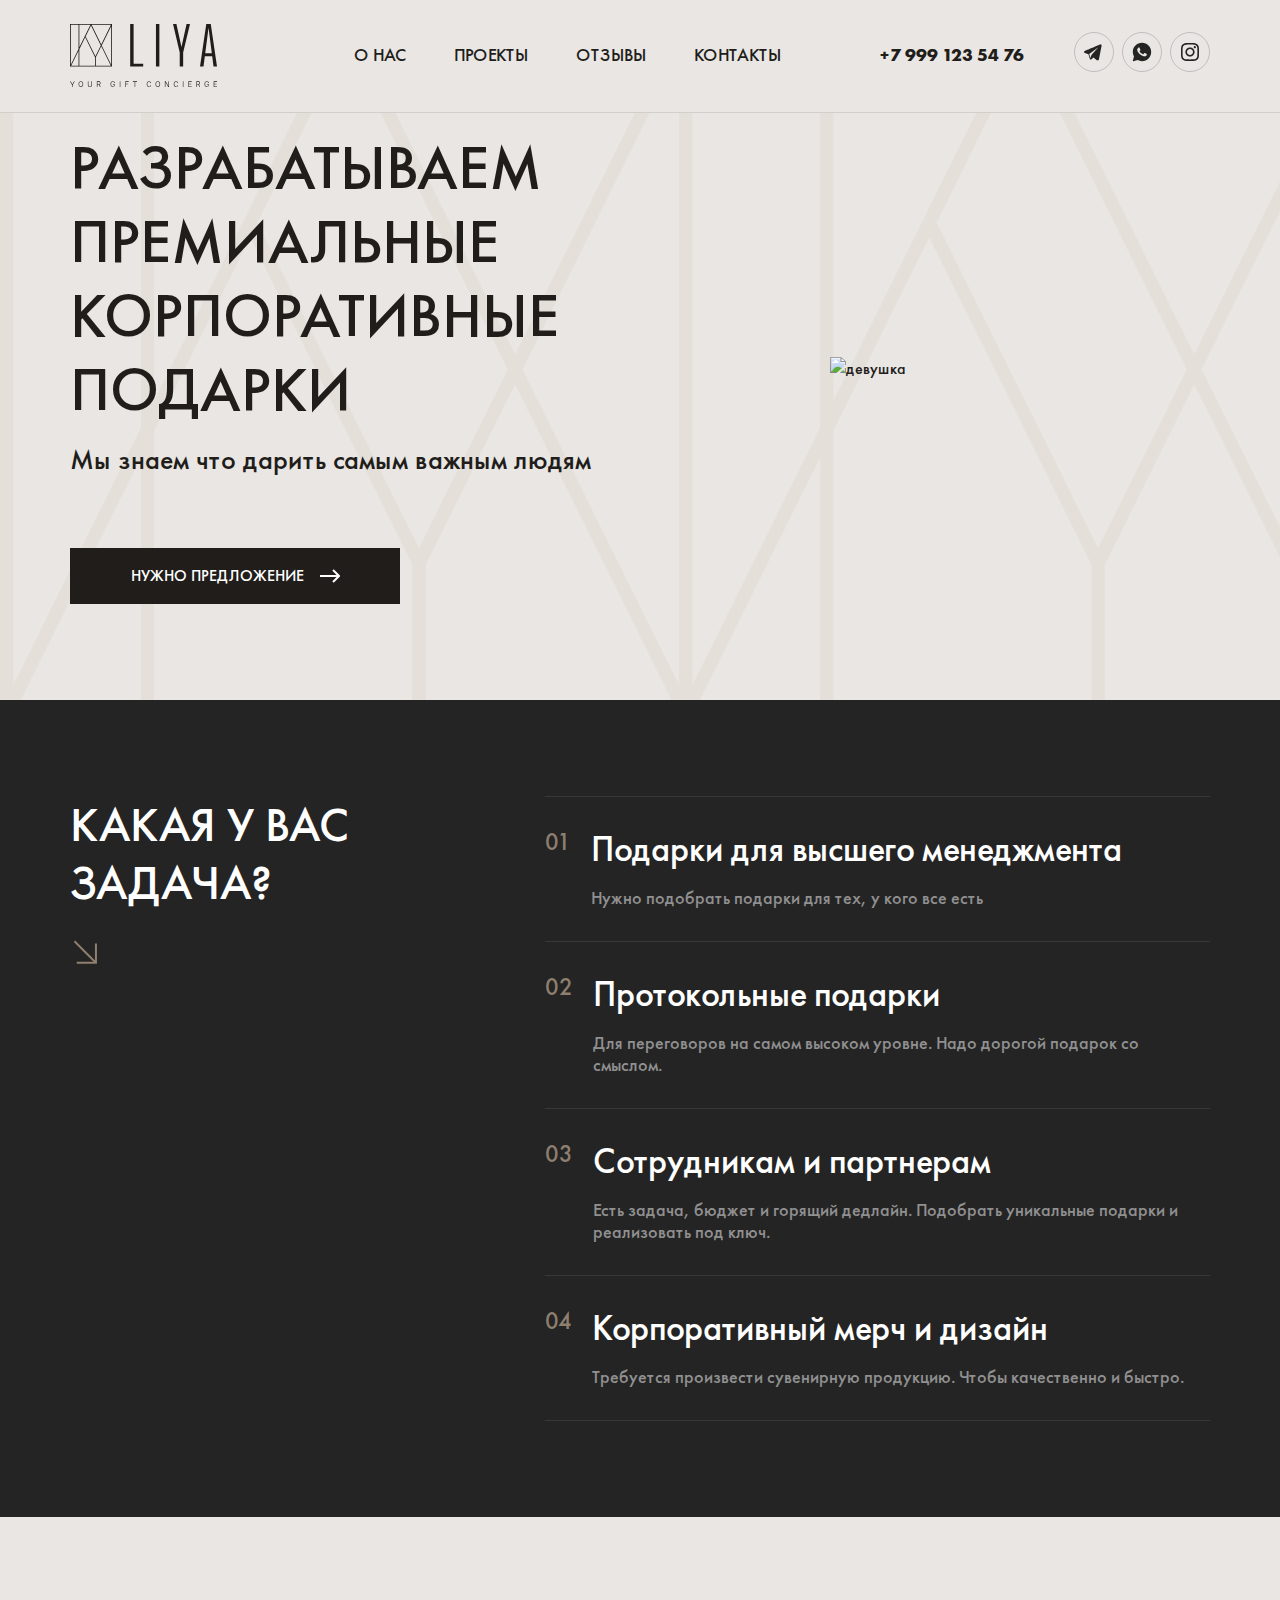
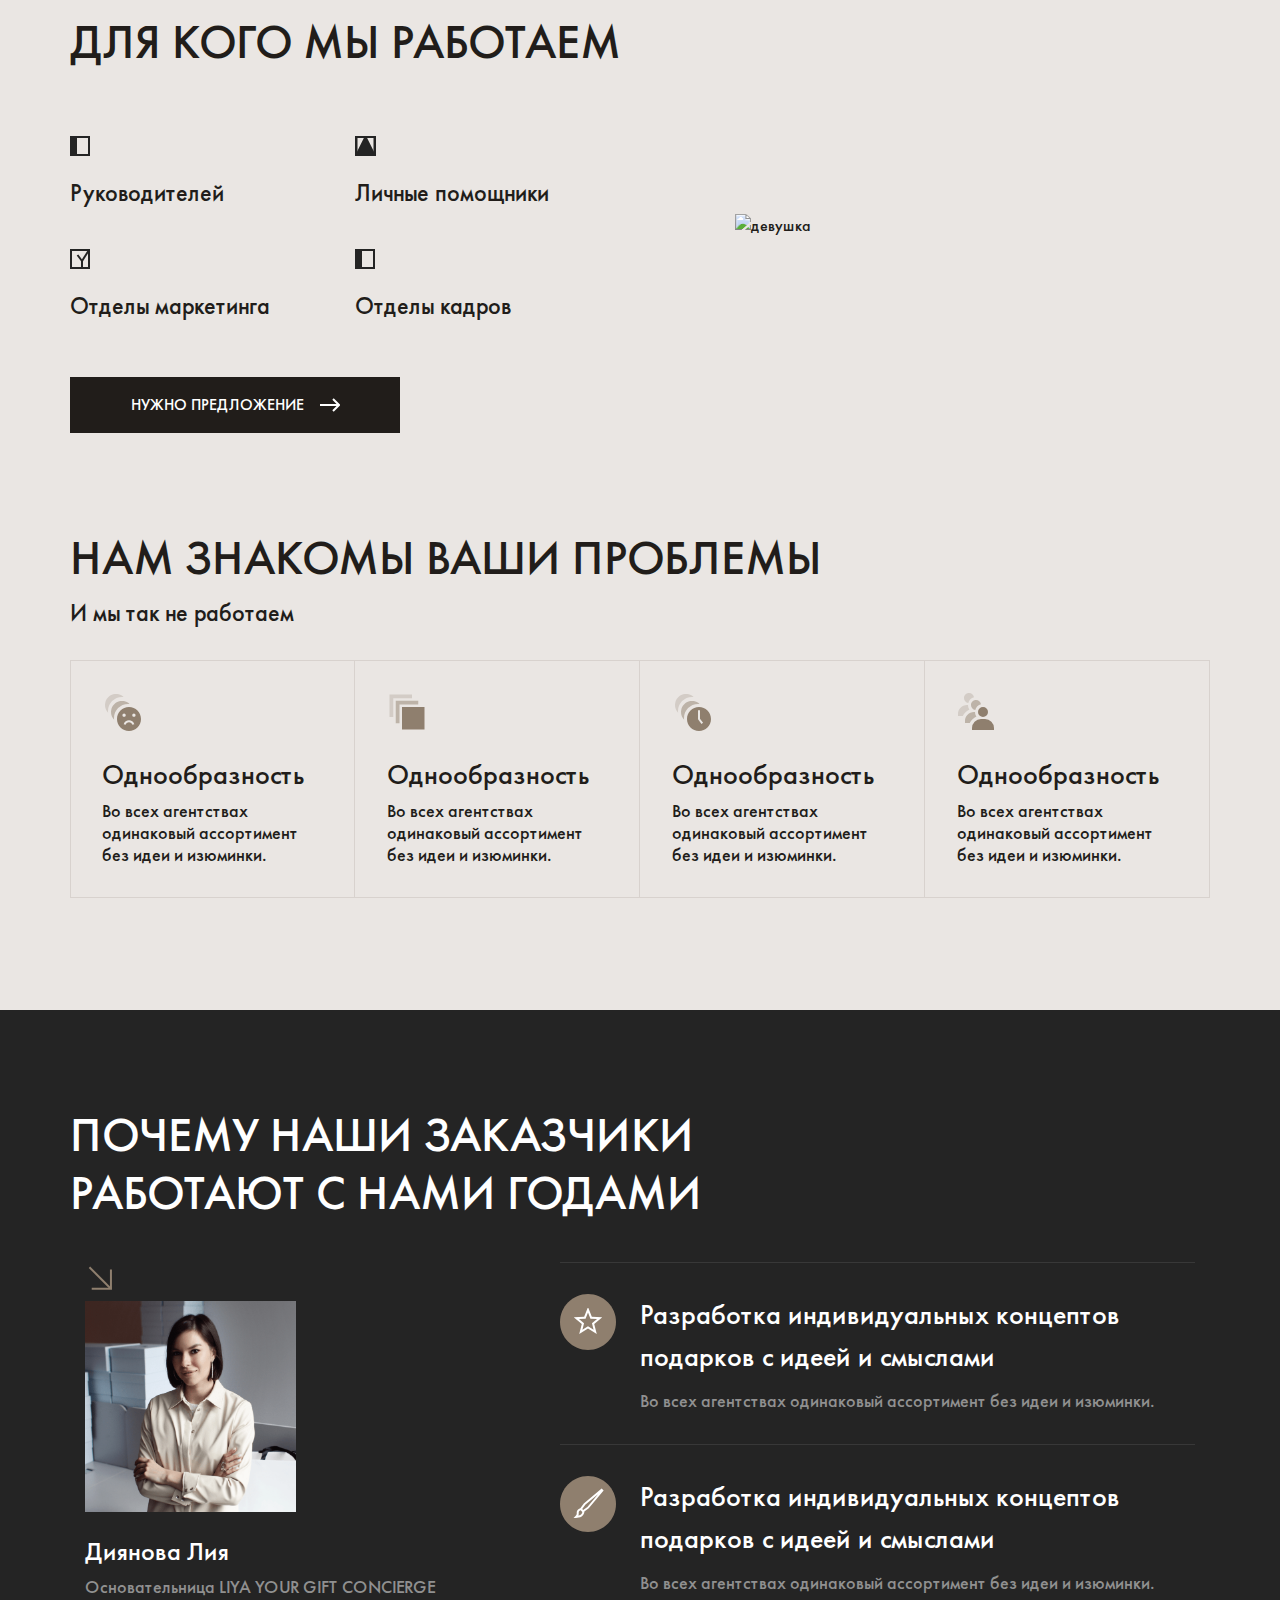
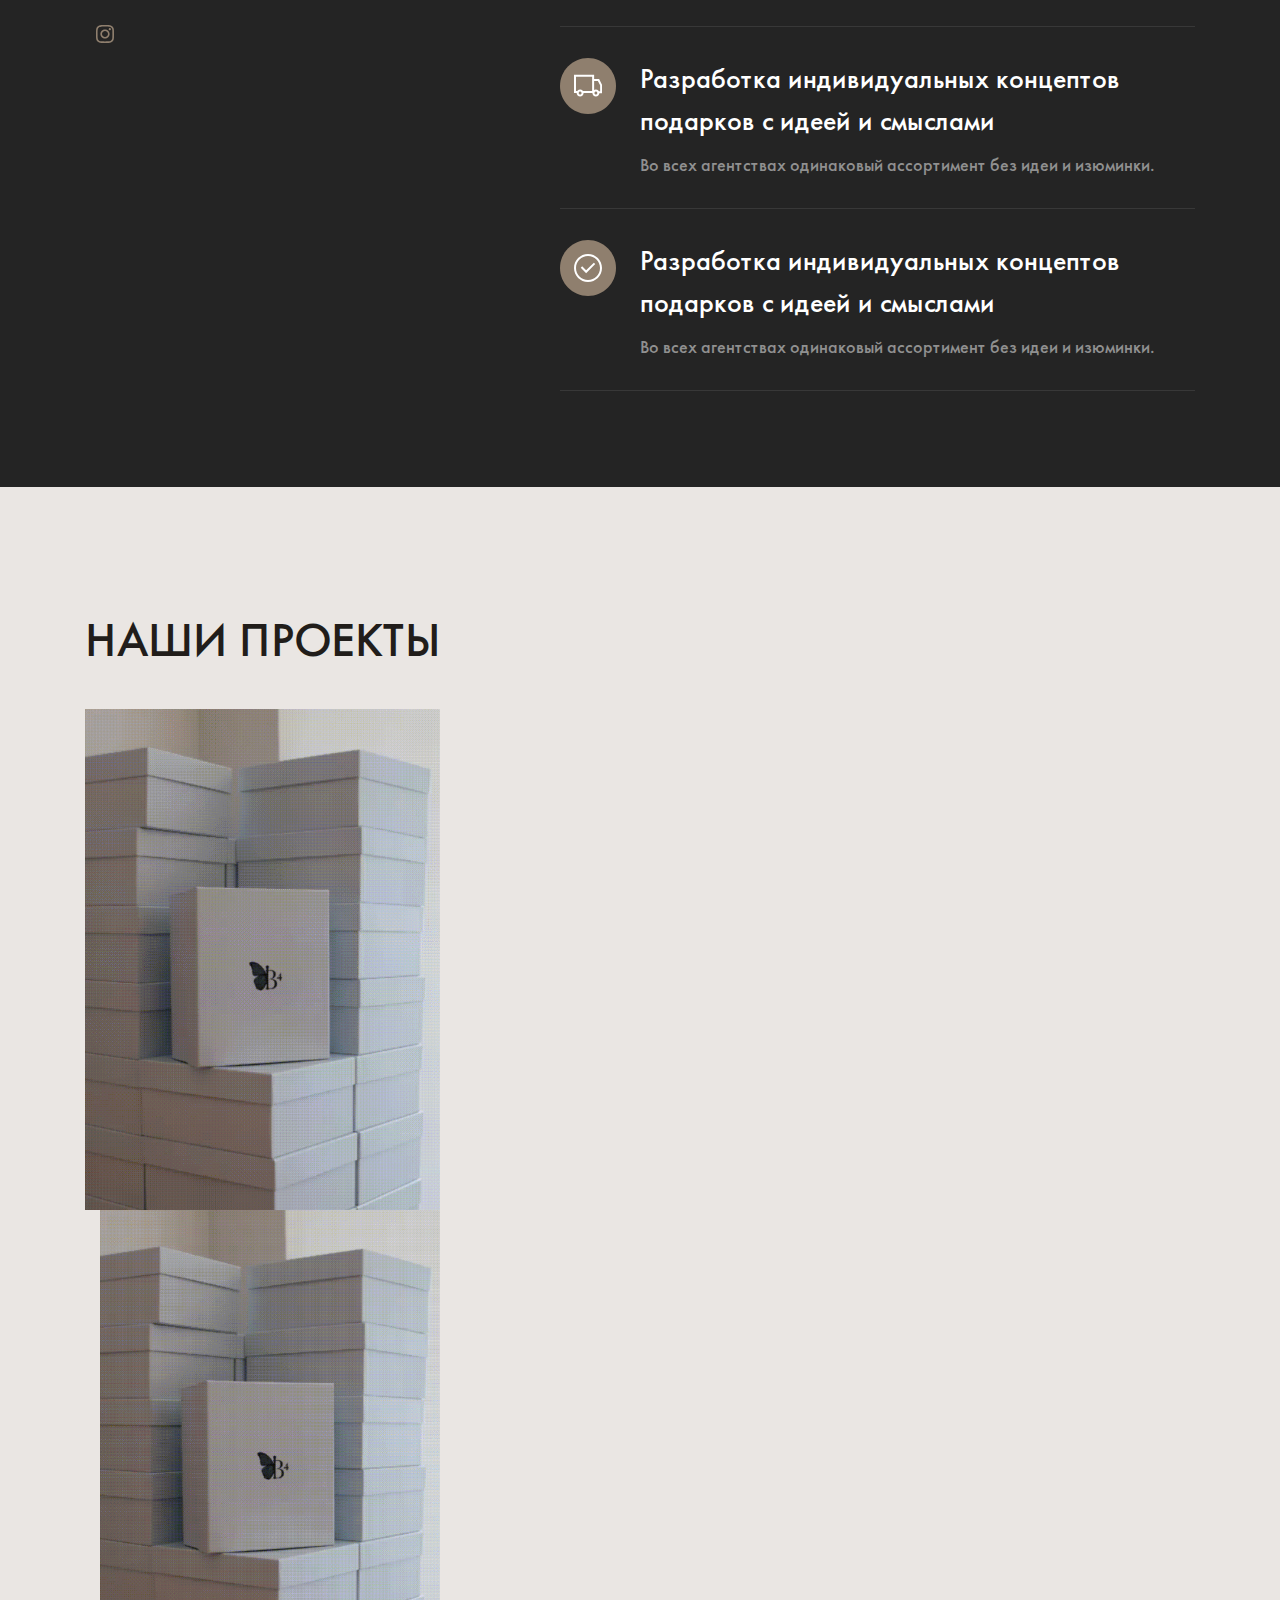
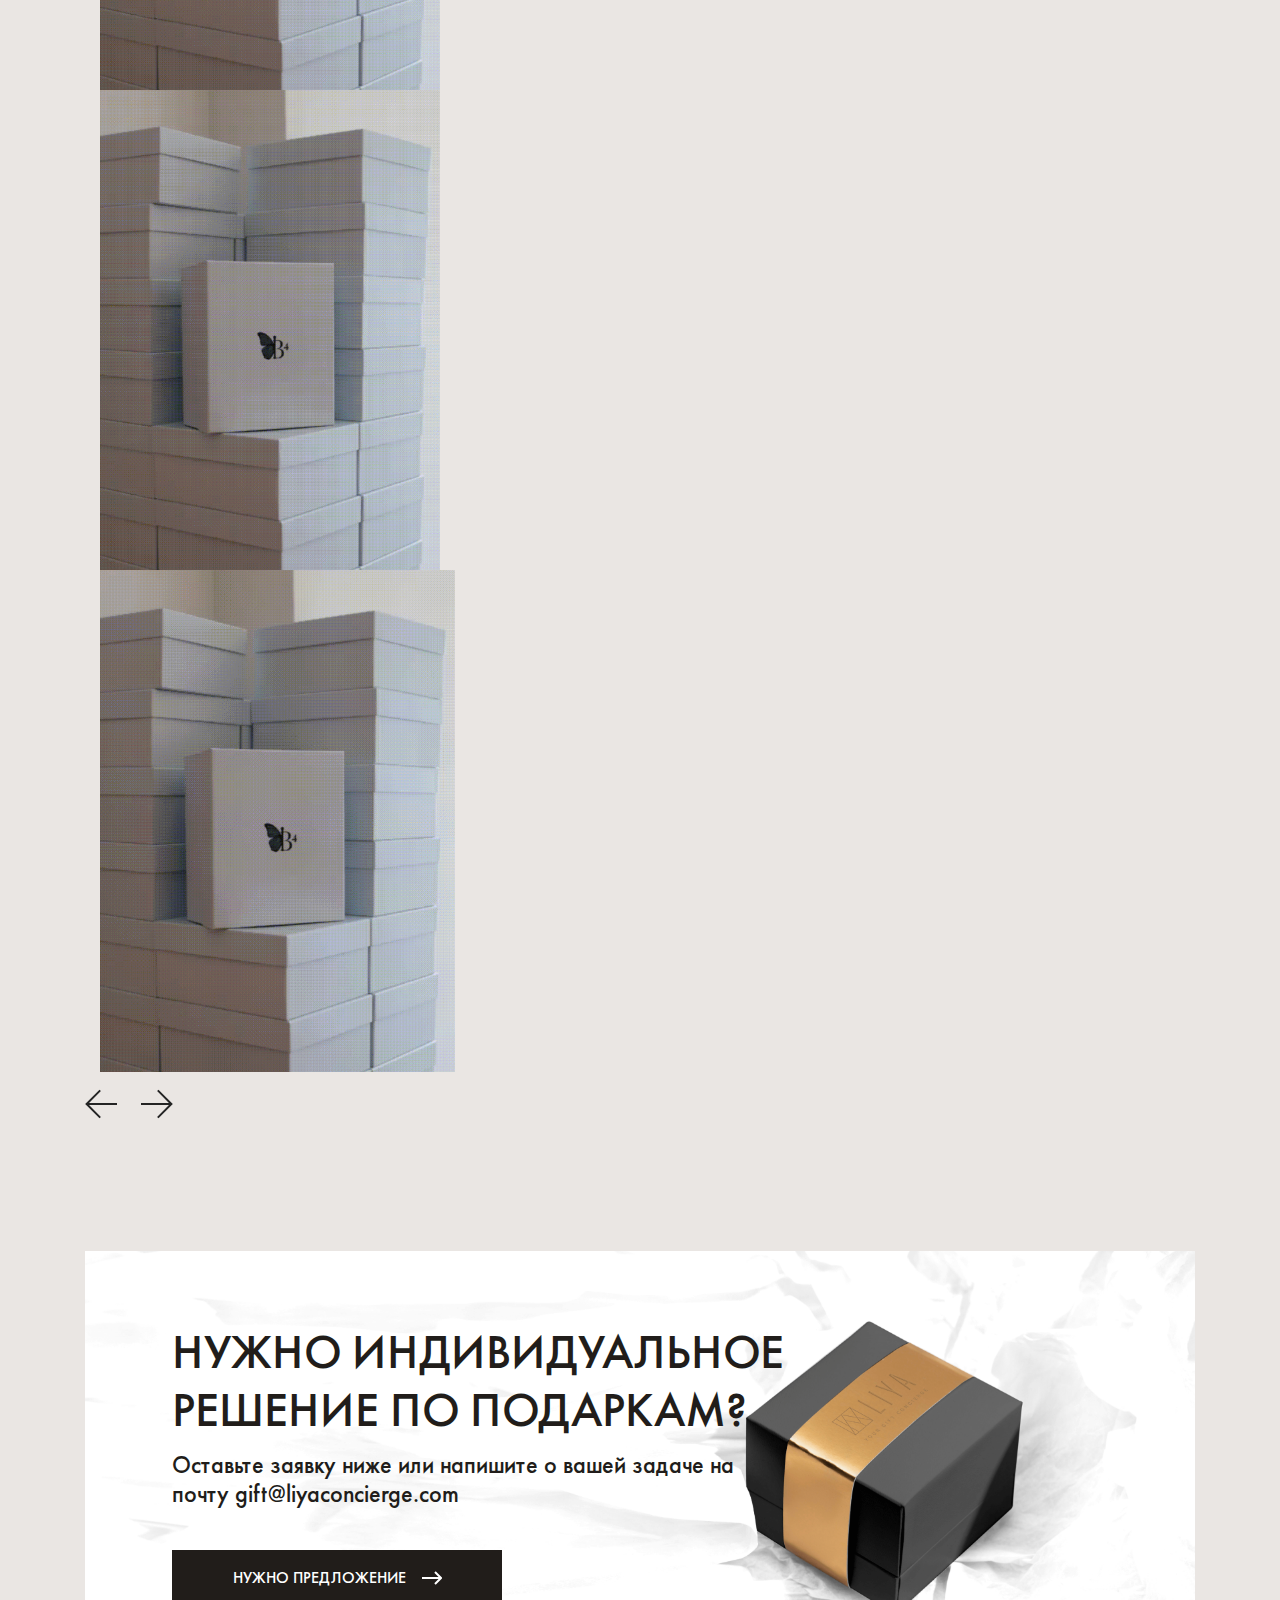
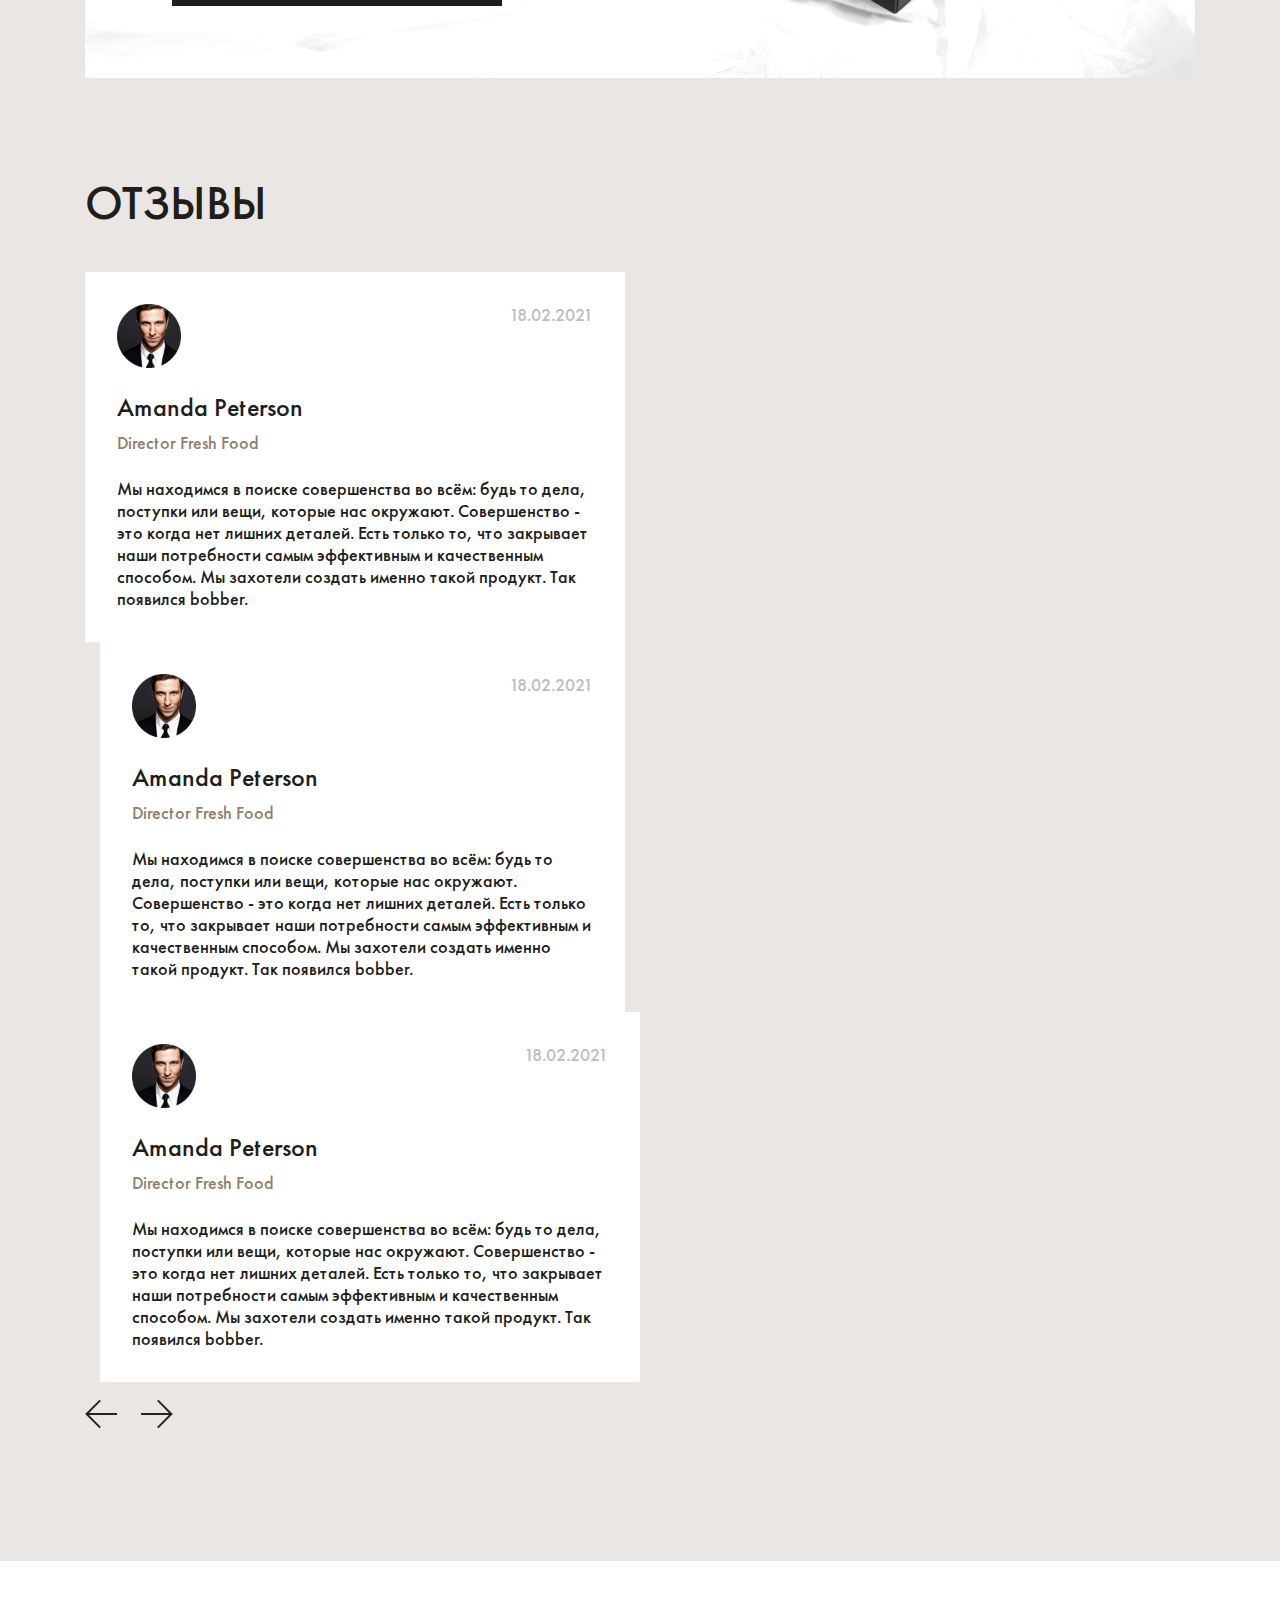
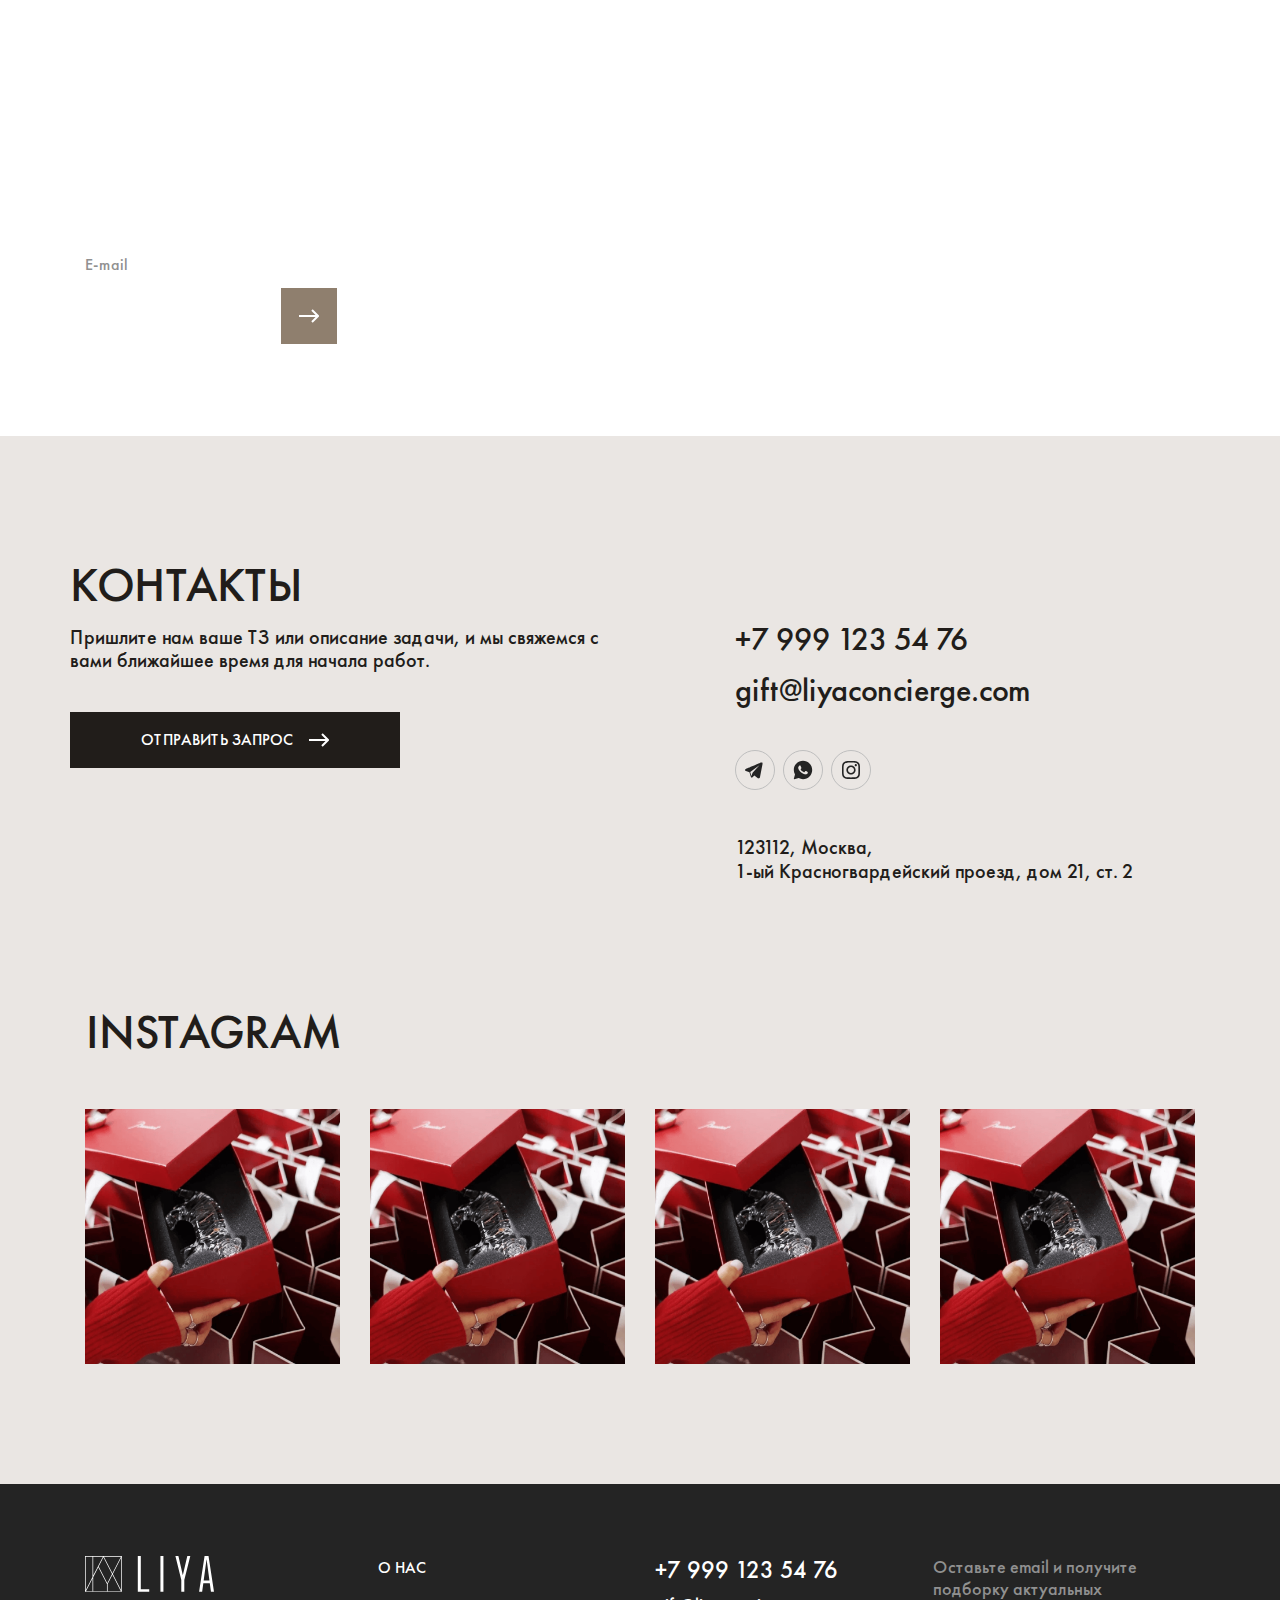
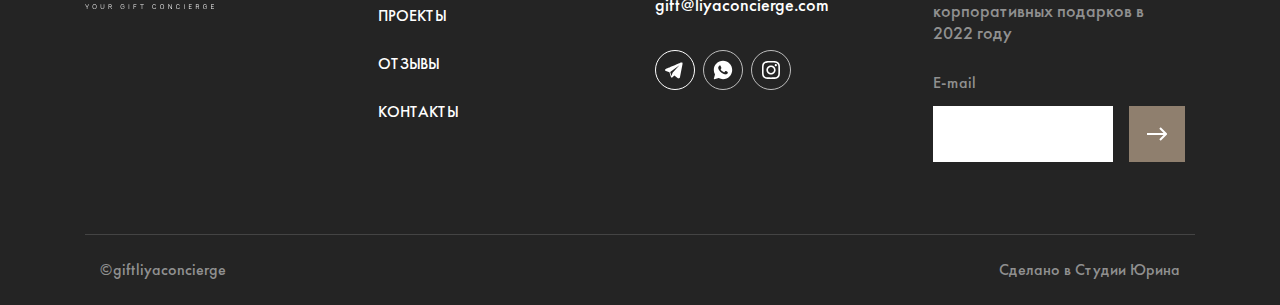
==== commit 51eb9dcd: "mobile" ====
--- a/main.html
+++ b/main.html
@@ -8,6 +8,9 @@
    <!-- Main CSS -->
    <link rel="stylesheet" href="assets/css/main.css">
    <link rel="stylesheet" href="assets/css/helper.css">
+   <link rel="stylesheet" href="assets/fonts/Futura New/stylesheet.css">
+
+
 
     <!-- Slick CSS -->
     <link rel="stylesheet" type="text/css" href="./assets/slick-1.8.1/slick/slick.css"/>
@@ -17,31 +20,32 @@
   <title>LIYA</title>
 </head>
 <body>
-<header class="back_brown header_border">
+<header class="back_brown back_mobile">
+    <div class="header_border">
    <div class="container header d-flex">
         <img class="header_logo" src="./assets/images/logo.svg" alt="">
 
         <div class="mt-3 d-flex justify-content-between align-items-center w-100">
             <ul class="header_list">
-                <li class="header_list_item">
+                <li class=" d-xl-block d-none header_list_item">
                     <a class="color_black fs-18" href="#">О НАС</a>
                 </li>
-                <li class="header_list_item">
+                <li class=" d-xl-block d-none header_list_item">
                     <a class="color_black fs-18" href="#">ПРОЕКТЫ</a>
                 </li>
-                <li class="header_list_item">
+                <li class=" d-xl-block d-none header_list_item">
                     <a class="color_black fs-18" href="#">ОТЗЫВЫ</a>
                 </li>
-                <li class="header_list_item">
+                <li class=" d-xl-block d-none header_list_item">
                     <a class="color_black fs-18" href="#">КОНТАКТЫ</a>
                 </li>
             </ul>
 
             <ul class="header_list_2 align-items-center">
-                <li class="header_list_2_item">
+                <li class=" d-xl-block d-none header_list_2_item">
                     <a class="color_black fs-18 fw-700" href="#">+7 999 123 54 76</a>
                 </li>
-                <li class="header_list_2_item">
+                <li class=" d-xl-block d-none header_list_2_item">
                     <a class="color_black fs-18" href="#">
                         <svg width="40" height="40" viewBox="0 0 40 40" fill="none" xmlns="http://www.w3.org/2000/svg">
                             <path d="M27.2551 12.6208C26.9551 12.3664 26.4839 12.33 25.9967 12.5256H25.9959C25.4835 12.7312 11.4915 18.7328 10.9219 18.978C10.8183 19.014 9.91352 19.3516 10.0067 20.1036C10.0899 20.7816 10.8171 21.0624 10.9059 21.0948L14.4631 22.3128C14.6991 23.0984 15.5691 25.9968 15.7615 26.616C15.8815 27.002 16.0771 27.5092 16.4199 27.6136C16.7207 27.7296 17.0199 27.6236 17.2135 27.4716L19.3883 25.4544L22.8991 28.1924L22.9827 28.2424C23.2211 28.348 23.4495 28.4008 23.6675 28.4008C23.8359 28.4008 23.9975 28.3692 24.1519 28.306C24.6779 28.09 24.8883 27.5888 24.9103 27.532L27.5327 13.9012C27.6927 13.1732 27.4703 12.8028 27.2551 12.6208ZM17.6003 22.8L16.4003 26L15.2003 22L24.4003 15.2L17.6003 22.8Z" fill="#242424"/>
@@ -49,7 +53,7 @@
                         </svg>
                     </a>
                 </li>
-                <li class="header_list_2_item">
+                <li class=" d-xl-block d-none header_list_2_item">
                     <a class="color_black fs-18" href="#">
                         <svg width="40" height="40" viewBox="0 0 40 40" fill="none" xmlns="http://www.w3.org/2000/svg">
                             <path d="M20 10.7998C14.9272 10.7998 10.8 14.927 10.8 19.9998C10.8 21.5838 11.2092 23.1414 11.9852 24.5158L10.8148 28.6918C10.7764 28.829 10.8136 28.9762 10.9128 29.0782C10.9892 29.157 11.0932 29.1998 11.2 29.1998C11.232 29.1998 11.2644 29.1958 11.296 29.1882L15.6544 28.1086C16.9852 28.823 18.484 29.1998 20 29.1998C25.0728 29.1998 29.2 25.0726 29.2 19.9998C29.2 14.927 25.0728 10.7998 20 10.7998ZM24.628 23.2462C24.4312 23.791 23.4872 24.2882 23.0336 24.355C22.6264 24.4146 22.1112 24.4402 21.5456 24.2626C21.2028 24.1546 20.7628 24.0114 20.1992 23.771C17.83 22.7606 16.2828 20.405 16.1644 20.2494C16.0464 20.0938 15.2 18.985 15.2 17.8374C15.2 16.6898 15.81 16.1254 16.0268 15.8918C16.2436 15.6582 16.4992 15.5998 16.6568 15.5998C16.8144 15.5998 16.9716 15.6018 17.1096 15.6082C17.2548 15.6154 17.4496 15.5534 17.6412 16.0086C17.838 16.4758 18.3104 17.6234 18.3688 17.7406C18.428 17.8574 18.4672 17.9938 18.3888 18.1494C18.3104 18.305 18.2712 18.4022 18.1528 18.5386C18.0344 18.675 17.9048 18.8426 17.7984 18.9474C17.68 19.0638 17.5572 19.1898 17.6948 19.4234C17.8324 19.657 18.3064 20.4206 19.0088 21.039C19.9108 21.8334 20.672 22.0798 20.908 22.1966C21.144 22.3134 21.282 22.2938 21.4196 22.1382C21.5572 21.9822 22.01 21.457 22.1672 21.2238C22.3244 20.9906 22.482 21.029 22.6988 21.107C22.9156 21.1846 24.0768 21.7486 24.3128 21.8654C24.5488 21.9822 24.7064 22.0406 24.7656 22.1378C24.8248 22.2346 24.8248 22.7018 24.628 23.2462Z" fill="#242424"/>
@@ -57,7 +61,7 @@
                         </svg>
                     </a>
                 </li>
-                <li class="header_list_2_item">
+                <li class=" d-xl-block d-none header_list_2_item">
                     <a class="color_black fs-18" href="#">
                         <svg width="40" height="40" viewBox="0 0 40 40" fill="none" xmlns="http://www.w3.org/2000/svg">
                             <path d="M20 11C17.555 11 17.2498 11.0112 16.2898 11.054C15.3313 11.099 14.6787 11.2498 14.105 11.4725C13.5132 11.702 13.0108 12.0102 12.5105 12.5105C12.0102 13.0108 11.7013 13.5125 11.4725 14.105C11.2498 14.6787 11.0983 15.3313 11.054 16.2898C11.009 17.2498 11 17.555 11 20C11 22.445 11.0112 22.7503 11.054 23.7103C11.099 24.668 11.2498 25.3213 11.4725 25.895C11.702 26.486 12.0102 26.9893 12.5105 27.4895C13.0108 27.989 13.5125 28.2987 14.105 28.5275C14.6795 28.7495 15.332 28.9018 16.2898 28.946C17.2498 28.991 17.555 29 20 29C22.445 29 22.7503 28.9888 23.7103 28.946C24.668 28.901 25.3213 28.7495 25.895 28.5275C26.486 28.298 26.9893 27.989 27.4895 27.4895C27.989 26.9893 28.2987 26.4883 28.5275 25.895C28.7495 25.3213 28.9018 24.668 28.946 23.7103C28.991 22.7503 29 22.445 29 20C29 17.555 28.9888 17.2498 28.946 16.2898C28.901 15.332 28.7495 14.678 28.5275 14.105C28.298 13.5132 27.989 13.0108 27.4895 12.5105C26.9893 12.0102 26.4883 11.7013 25.895 11.4725C25.3213 11.2498 24.668 11.0983 23.7103 11.054C22.7503 11.009 22.445 11 20 11ZM20 12.62C22.4023 12.62 22.6888 12.632 23.6375 12.6732C24.515 12.7145 24.9913 12.86 25.3077 12.9845C25.7292 13.1472 26.0278 13.3423 26.3442 13.6565C26.6585 13.9715 26.8535 14.2707 27.0163 14.6922C27.1392 15.0087 27.2862 15.485 27.326 16.3625C27.3687 17.312 27.3785 17.597 27.3785 20C27.3785 22.403 27.3673 22.6888 27.323 23.6375C27.2773 24.515 27.131 24.9913 27.0072 25.3077C26.8393 25.7292 26.648 26.0278 26.333 26.3442C26.0188 26.6585 25.715 26.8535 25.298 27.0163C24.983 27.1392 24.4993 27.2862 23.6217 27.326C22.6663 27.3687 22.385 27.3785 19.9775 27.3785C17.5693 27.3785 17.288 27.3673 16.3333 27.323C15.455 27.2773 14.9713 27.131 14.6562 27.0072C14.2295 26.8393 13.9362 26.648 13.622 26.333C13.3063 26.0188 13.1045 25.715 12.947 25.298C12.8232 24.983 12.6778 24.4993 12.632 23.6217C12.5983 22.6768 12.5863 22.385 12.5863 19.9887C12.5863 17.5917 12.5983 17.2993 12.632 16.343C12.6778 15.4655 12.8232 14.9825 12.947 14.6675C13.1045 14.24 13.3063 13.9475 13.622 13.6318C13.9362 13.3175 14.2295 13.115 14.6562 12.9583C14.9713 12.8338 15.4445 12.6875 16.322 12.6425C17.2783 12.6087 17.5595 12.5975 19.9662 12.5975L20 12.62ZM20 15.3785C17.4462 15.3785 15.3785 17.4485 15.3785 20C15.3785 22.5538 17.4485 24.6215 20 24.6215C22.5538 24.6215 24.6215 22.5515 24.6215 20C24.6215 17.4462 22.5515 15.3785 20 15.3785ZM20 23C18.3425 23 17 21.6575 17 20C17 18.3425 18.3425 17 20 17C21.6575 17 23 18.3425 23 20C23 21.6575 21.6575 23 20 23ZM25.8845 15.1962C25.8845 15.7925 25.4 16.2762 24.8045 16.2762C24.2083 16.2762 23.7245 15.7917 23.7245 15.1962C23.7245 14.6007 24.209 14.117 24.8045 14.117C25.3993 14.1163 25.8845 14.6007 25.8845 15.1962Z" fill="#242424"/>
@@ -66,41 +70,55 @@
                     </a>
                 </li>
             </ul>
+
+            <svg data-toggle="modal" data-target="#modal-header" data-keyboard="true" class="d-xl-none d-block" width="20" height="20" viewBox="0 0 20 20" fill="none" xmlns="http://www.w3.org/2000/svg">
+                <path d="M1 10H19" stroke="#242424" stroke-width="2" stroke-linecap="square"/>
+                <path d="M1 17H19" stroke="#242424" stroke-width="2" stroke-linecap="square"/>
+                <path d="M1 3H19" stroke="#242424" stroke-width="2" stroke-linecap="square"/>
+            </svg>
+
         </div>
         
    </div>
+</div>
+
+
+   <div class="main_back">
+    <div class="container main d-md-flex d-block align-items-center"> 
+        <div class="col-md-8 col-12 p-0">
+            <h2 class="main_header mb-3">РАЗРАБАТЫВАЕМ ПРЕМИАЛЬНЫЕ КОРПОРАТИВНЫЕ ПОДАРКИ</h2>
+            <div class="fs-md-28 fs-22 main_p">Мы знаем что дарить самым важным людям</div>
+            <div data-toggle="modal" data-target="#modal-suggestion" data-keyboard="true" class="btn_black">НУЖНО ПРЕДЛОЖЕНИЕ 
+                    <svg class="ml-3" width="20" height="20" viewBox="0 0 20 20" fill="none" xmlns="http://www.w3.org/2000/svg">
+                        <g clip-path="url(#clip0_184_109)">
+                        <path d="M18.5 10H0" stroke="white" stroke-width="2"/>
+                        <path d="M13 4L19 10L13 16" stroke="white" stroke-width="2"/>
+                        </g>
+                        <defs>
+                        <clipPath id="clip0_184_109">
+                        <rect width="20" height="20" fill="white"/>
+                        </clipPath>
+                        </defs>
+                    </svg>
+            </div>
+        </div>
+        <div class="col-md-4 col-12 p-0 d-md-block d-flex justify-content-end">
+            <img src="./assets/images/woman.png" class="woman_mobile" alt="девушка">
+        </div>
+    </div>
+</div>
+
+
 </header>
 <main>
-    <div class="main_back back_brown">
-        <div class="container main d-flex align-items-center"> 
-            <div class="col-8 p-0">
-                <h2 class="main_header mb-3">Разрабатываем премиальные корпоративные подарки</h2>
-                <div class="fs-28 main_p">Мы знаем что дарить самым важным людям</div>
-                <div data-toggle="modal" data-target="#modal-suggestion" data-keyboard="true" class="btn_black">НУЖНО ПРЕДЛОЖЕНИЕ 
-                        <svg class="ml-3" width="20" height="20" viewBox="0 0 20 20" fill="none" xmlns="http://www.w3.org/2000/svg">
-                            <g clip-path="url(#clip0_184_109)">
-                            <path d="M18.5 10H0" stroke="white" stroke-width="2"/>
-                            <path d="M13 4L19 10L13 16" stroke="white" stroke-width="2"/>
-                            </g>
-                            <defs>
-                            <clipPath id="clip0_184_109">
-                            <rect width="20" height="20" fill="white"/>
-                            </clipPath>
-                            </defs>
-                        </svg>
-                </div>
-            </div>
-            <div class="col-4 p-0">
-                <img src="./assets/images/woman.png" class="w-100" alt="девушка">
-            </div>
-        </div>
-    </div>
+    
+
 
     <div class="black_back">
-        <div class="gift_theme_container container d-flex justify-content-between">
-
-            <div class="col-3 p-0">
-                <h2 class="mb-4 fs-48">Какая у вас задача?</h2>
+        <div class="gift_theme_container container d-md-flex d-block justify-content-between">
+
+            <div class="col-md-3 col-12 p-0">
+                <h2 class="mb-4 fs-md-48 fs-28">КАКАЯ У ВАС ЗАДАЧА?</h2>
                 <svg width="32" height="32" viewBox="0 0 32 32" fill="none" xmlns="http://www.w3.org/2000/svg">
                     <g clip-path="url(#clip0_110_2292)">
                     <path d="M25.3823 26.1823L4.4519 5.25195" stroke="#8F7F6E" stroke-width="2"/>
@@ -114,37 +132,37 @@
                 </svg>
             </div>
 
-            <ul class="list col-7 p-0">
-                <li class="gift_theme_item d-flex">
-                    <div class="color_orange fs-24 gift_theme_item_count">01</div>
+            <ul class="list col-md-7 col-12 p-0">
+                <li class="gift_theme_item gift_theme_item_1 gift_theme_item_border d-flex">
+                    <div class="color_orange fs-md-24 fs-20 gift_theme_item_count">01</div>
                     <div>
                         <div class="gift_theme_item_header">Подарки для высшего менеджмента</div>
-                        <div class="fs-18 color_gray">Нужно подобрать подарки для тех, у кого все есть</div>
-                    </div>
-                </li>
-
-                <li class="gift_theme_item d-flex">
-                    <div class="color_orange fs-24 gift_theme_item_count">02</div>
+                        <div class="fs-md-18 fs-16 color_gray lh_gift">Нужно подобрать подарки для тех, у кого все есть</div>
+                    </div>
+                </li>
+
+                <li class="gift_theme_item gift_theme_item_1 gift_theme_item_border d-flex">
+                    <div class="color_orange fs-md-24 fs-20 gift_theme_item_count">02</div>
                     <div>
                         <div class="gift_theme_item_header">Протокольные подарки</div>
-                        <div class="fs-18 color_gray">Для переговоров на самом высоком уровне. 
+                        <div class="fs-md-18 fs-16  color_gray lh_gift">Для переговоров на самом высоком уровне. 
                             Надо дорогой подарок со смыслом. </div>
                     </div>
                 </li>
 
-                <li class="gift_theme_item d-flex">
-                    <div class="color_orange fs-24 gift_theme_item_count">03</div>
+                <li class="gift_theme_item gift_theme_item_1 gift_theme_item_border d-flex">
+                    <div class="color_orange fs-md-24 fs-20 gift_theme_item_count">03</div>
                     <div>
                         <div class="gift_theme_item_header">Сотрудникам и партнерам </div>
-                        <div class="fs-18 color_gray">Есть задача, бюджет и горящий дедлайн. Подобрать уникальные подарки и реализовать под ключ.</div>
-                    </div>
-                </li>
-
-                <li class="gift_theme_item d-flex">
-                    <div class="color_orange fs-24 gift_theme_item_count">04</div>
+                        <div class="fs-md-18 fs-16  color_gray lh_gift">Есть задача, бюджет и горящий дедлайн. Подобрать уникальные подарки и реализовать под ключ.</div>
+                    </div>
+                </li>
+
+                <li class="gift_theme_item gift_theme_item_1 gift_theme_item_border d-flex">
+                    <div class="color_orange fs-md-24 fs-20 gift_theme_item_count">04</div>
                     <div>
                         <div class="gift_theme_item_header">Корпоративный мерч и дизайн</div>
-                        <div class="fs-18 color_gray">Требуется произвести сувенирную продукцию. 
+                        <div class="fs-md-18 fs-16 lh_gift color_gray">Требуется произвести сувенирную продукцию. 
                             Чтобы качественно и быстро.</div>
                     </div>
                 </li>
@@ -154,19 +172,19 @@
 
 
 <div class="back_brown">
-    <div class="container for_whom d-flex justify-content-between align-items-center">
-        <div class="col-6 p-0">
-            <div class="fs-48">Для кого мы работаем</div>
+    <div class="container for_whom d-md-flex d-block justify-content-between align-items-center">
+        <div class="col-md-6 col-12 p-0">
+            <div class="fs-md-48 fs-28">ДЛЯ КОГО МЫ РАБОТАЕМ</div>
             <ul class="for_whom_list d-flex">
-                <li class="for_whom_list_item col-6 p-0 mb-40">
+                <li class="for_whom_list_item col-6 p-0 mb-md-40 mb-4">
                     <svg width="20" height="20" viewBox="0 0 20 20" fill="none" xmlns="http://www.w3.org/2000/svg">
                         <path d="M6 1V19" stroke="#242424" stroke-width="2"/>
                         <rect x="2" y="2" width="3" height="16" fill="#242424"/>
                         <path d="M0 0V-2H-2V0H0ZM20 0H22V-2H20V0ZM20 20V22H22V20H20ZM0 20H-2V22H0V20ZM0 2H20V-2H0V2ZM18 0V20H22V0H18ZM20 18H0V22H20V18ZM2 20V0H-2V20H2Z" fill="#242424"/>
                     </svg>
-                    <div class="mt-3 fs-24">Руководителей </div>
-                </li>
-                <li class="for_whom_list_item col-6 p-0 mb-40">
+                    <div class="mt-3 fs-md-24 fs-20">Руководителей </div>
+                </li>
+                <li class="for_whom_list_item col-6 p-0 mb-md-40 mb-4">
                     <svg width="21" height="20" viewBox="0 0 21 20" fill="none" xmlns="http://www.w3.org/2000/svg">
                         <g clip-path="url(#clip0_184_414)">
                         <path d="M10.5 1L1.5 19H19.5L10.5 1Z" fill="#242424" stroke="#242424" stroke-width="2"/>
@@ -178,23 +196,23 @@
                         </clipPath>
                         </defs>
                     </svg>
-                    <div class="mt-3 fs-24">Личные помощники</div>
-                </li>
-                <li class="for_whom_list_item col-6 p-0 mb-40">
+                    <div class="mt-3 fs-md-24 fs-20">Личные помощники</div>
+                </li>
+                <li class="for_whom_list_item col-6 p-0 mb-md-40 mb-4">
                     <svg width="20" height="20" viewBox="0 0 20 20" fill="none" xmlns="http://www.w3.org/2000/svg">
                         <path d="M7.5 6L12 12V19" stroke="#242424" stroke-width="2"/>
                         <path d="M19 1L12 12" stroke="#242424" stroke-width="2"/>
                         <path d="M0 0V-2H-2V0H0ZM20 0H22V-2H20V0ZM20 20V22H22V20H20ZM0 20H-2V22H0V20ZM0 2H20V-2H0V2ZM18 0V20H22V0H18ZM20 18H0V22H20V18ZM2 20V0H-2V20H2Z" fill="#242424"/>
                     </svg>
-                    <div class="mt-3 fs-24">Отделы маркетинга</div>
-                </li>
-                <li class="for_whom_list_item col-6 p-0 mb-40">
+                    <div class="mt-3 fs-md-24 fs-20">Отделы маркетинга</div>
+                </li>
+                <li class="for_whom_list_item col-6 p-0 mb-md-40 mb-4">
                     <svg width="20" height="20" viewBox="0 0 20 20" fill="none" xmlns="http://www.w3.org/2000/svg">
                         <path d="M6 1V19" stroke="#242424" stroke-width="2"/>
                         <rect x="2" y="2" width="3" height="16" fill="#242424"/>
                         <path d="M0 0V-2H-2V0H0ZM20 0H22V-2H20V0ZM20 20V22H22V20H20ZM0 20H-2V22H0V20ZM0 2H20V-2H0V2ZM18 0V20H22V0H18ZM20 18H0V22H20V18ZM2 20V0H-2V20H2Z" fill="#242424"/>
                     </svg>
-                    <div class="mt-3 fs-24">Отделы кадров</div>
+                    <div class="mt-3 fs-md-24 fs-20">Отделы кадров</div>
                 </li>
             </ul>
             <div data-toggle="modal" data-target="#modal-suggestion" data-keyboard="true" class="btn_black">НУЖНО ПРЕДЛОЖЕНИЕ 
@@ -211,53 +229,53 @@
                 </svg>
             </div>
         </div>
-        <div class="col-5 p-0">
-            <img src="./assets/images/woman.png" class="w-100" alt="девушка">
+        <div class="col-md-5 col-12 p-0 d-md-block d-flex justify-content-end mt-1">
+            <img src="./assets/images/woman.png" class="woman_mobile" alt="девушка">
         </div>
     </div>
 
 
 
     <div class="container how_we_dont_work pl-0 pr-0">
-        <div class="fs-48 mb-12">Нам знакомы ваши проблемы</div>
-        <div class="fs-24 mb-40">И мы так не работаем</div>
+        <div class="fs-md-48 fs-28 mb-12">НАМ ЗНАКОМЫ ВАШИ ПРОБЛЕМЫ</div>
+        <div class="fs-md-24 fs-20 mb-32">И мы так не работаем</div>
         <ul class="how_we_dont_work_list d-flex">
-            <li class="how_we_dont_work_item col-3">
+            <li class="how_we_dont_work_item col-xl-3 col-lg-6 col-12">
                 <svg width="40" height="40" viewBox="0 0 40 40" fill="none" xmlns="http://www.w3.org/2000/svg">
                     <path fill-rule="evenodd" clip-rule="evenodd" d="M27 39C33.6274 39 39 33.6274 39 27C39 20.3726 33.6274 15 27 15C20.3726 15 15 20.3726 15 27C15 33.6274 20.3726 39 27 39ZM22.0909 24.8182C22.9946 24.8182 23.7273 24.0856 23.7273 23.1818C23.7273 22.2781 22.9946 21.5455 22.0909 21.5455C21.1872 21.5455 20.4545 22.2781 20.4545 23.1818C20.4545 24.0856 21.1872 24.8182 22.0909 24.8182ZM33.5455 23.1818C33.5455 24.0856 32.8128 24.8182 31.9091 24.8182C31.0054 24.8182 30.2727 24.0856 30.2727 23.1818C30.2727 22.2781 31.0054 21.5455 31.9091 21.5455C32.8128 21.5455 33.5455 22.2781 33.5455 23.1818ZM23.6065 32.6971C24.0189 31.0476 25.4533 30.1818 27 30.1818C28.5467 30.1818 29.9811 31.0476 30.3935 32.6971L32.3338 32.212C31.6552 29.4978 29.2715 28.1818 27 28.1818C24.7285 28.1818 22.3448 29.4978 21.6662 32.212L23.6065 32.6971Z" fill="#8F7F6E"/>
                     <path opacity="0.5" fill-rule="evenodd" clip-rule="evenodd" d="M27.6506 12.0963C27.1092 12.0327 26.5584 12 26 12C18.268 12 12 18.268 12 26C12 26.5584 12.0327 27.1092 12.0963 27.6506C11.8945 27.4421 11.7007 27.2254 11.5152 27.0006C10.3346 25.5697 9.53504 23.8634 9.19091 22.0405C8.84679 20.2176 8.96929 18.3372 9.54701 16.5744C10.1247 14.8115 11.1389 13.2234 12.4952 11.9577C13.8516 10.692 15.5059 9.78996 17.3045 9.33537C19.1031 8.88078 20.9874 8.88845 22.7822 9.35766C24.577 9.82686 26.224 10.7424 27.5699 12.019C27.597 12.0446 27.6238 12.0704 27.6506 12.0963Z" fill="#8F7F6E"/>
                     <path opacity="0.25" fill-rule="evenodd" clip-rule="evenodd" d="M21.6506 5.09628C21.1092 5.0327 20.5584 5 20 5C12.268 5 6 11.268 6 19C6 19.5584 6.0327 20.1092 6.09628 20.6506C5.89451 20.4421 5.70065 20.2254 5.51525 20.0006C4.33461 18.5697 3.53504 16.8634 3.19091 15.0405C2.84679 13.2176 2.96929 11.3372 3.54701 9.57435C4.12474 7.81148 5.13893 6.22336 6.49524 4.9577C7.85155 3.69204 9.50593 2.78996 11.3045 2.33537C13.1031 1.88078 14.9874 1.88845 16.7822 2.35766C18.577 2.82686 20.224 3.74237 21.5699 5.01902C21.597 5.04464 21.6238 5.0704 21.6506 5.09628Z" fill="#8F7F6E"/>
                 </svg>
-                <div class="fs-28 mb-12">Однообразность</div>
-                <div class="fs-18">Во всех агентствах одинаковый ассортимент без идеи и изюминки.</div>
-            </li>
-            <li class="how_we_dont_work_item col-3">
+                <div class="fs-md-28 fs-22 mb-md-12 mb-2">Однообразность</div>
+                <div class="fs-md-18 fs-16 lh_gift">Во всех агентствах одинаковый ассортимент без идеи и изюминки.</div>
+            </li>
+            <li class="how_we_dont_work_item col-xl-3 col-lg-6 col-12">
                 <svg width="40" height="40" viewBox="0 0 40 40" fill="none" xmlns="http://www.w3.org/2000/svg">
                     <rect x="16" y="16" width="20.5" height="20.5" fill="#8F7F6E" stroke="#8F7F6E" stroke-width="2"/>
                     <path opacity="0.5" d="M8.75 8.75H31.25V12.5H12.5V31.25H8.75V8.75Z" fill="#8F7F6E"/>
                     <path opacity="0.25" d="M2.5 2.5H25V6.25H6.25V25H2.5V2.5Z" fill="#8F7F6E"/>
                 </svg>
-                <div class="fs-28 mb-12">Однообразность</div>
-                <div class="fs-18">Во всех агентствах одинаковый ассортимент без идеи и изюминки.</div>
+                <div class="fs-md-28 fs-22 mb-md-12 mb-2">Однообразность</div>
+                <div class="fs-md-18 fs-16 lh_gift">Во всех агентствах одинаковый ассортимент без идеи и изюминки.</div>
             </li> 
-            <li class="how_we_dont_work_item col-3">
+            <li class="how_we_dont_work_item col-xl-3 col-lg-6 col-12">
                 <svg width="40" height="40" viewBox="0 0 40 40" fill="none" xmlns="http://www.w3.org/2000/svg">
                     <path fill-rule="evenodd" clip-rule="evenodd" d="M27 39C33.6274 39 39 33.6274 39 27C39 20.3726 33.6274 15 27 15C20.3726 15 15 20.3726 15 27C15 33.6274 20.3726 39 27 39ZM26 18.2727V27V27.3333L26.2 27.6L29.4727 31.9636L31.0727 30.7636L28 26.6667V18.2727H26Z" fill="#8F7F6E"/>
                     <path opacity="0.5" fill-rule="evenodd" clip-rule="evenodd" d="M27.6506 12.0963C27.1092 12.0327 26.5584 12 26 12C18.268 12 12 18.268 12 26C12 26.5584 12.0327 27.1092 12.0963 27.6506C11.8945 27.4421 11.7007 27.2254 11.5152 27.0006C10.3346 25.5697 9.53504 23.8634 9.19091 22.0405C8.84679 20.2176 8.96929 18.3372 9.54701 16.5744C10.1247 14.8115 11.1389 13.2234 12.4952 11.9577C13.8516 10.692 15.5059 9.78996 17.3045 9.33537C19.1031 8.88078 20.9874 8.88845 22.7822 9.35766C24.577 9.82686 26.224 10.7424 27.5699 12.019C27.597 12.0446 27.6238 12.0704 27.6506 12.0963Z" fill="#8F7F6E"/>
                     <path opacity="0.25" fill-rule="evenodd" clip-rule="evenodd" d="M21.6506 5.09628C21.1092 5.0327 20.5584 5 20 5C12.268 5 6 11.268 6 19C6 19.5584 6.0327 20.1092 6.09628 20.6506C5.89451 20.4421 5.70065 20.2254 5.51525 20.0006C4.33461 18.5697 3.53504 16.8634 3.19091 15.0405C2.84679 13.2176 2.96929 11.3372 3.54701 9.57435C4.12474 7.81148 5.13893 6.22336 6.49524 4.9577C7.85155 3.69204 9.50593 2.78996 11.3045 2.33537C13.1031 1.88078 14.9874 1.88845 16.7822 2.35766C18.577 2.82686 20.224 3.74237 21.5699 5.01902C21.597 5.04464 21.6238 5.0704 21.6506 5.09628Z" fill="#8F7F6E"/>
                 </svg>
-                <div class="fs-28 mb-12">Однообразность</div>
-                <div class="fs-18">Во всех агентствах одинаковый ассортимент без идеи и изюминки.</div>
+                <div class="fs-md-28 fs-22 mb-md-12 mb-2">Однообразность</div>
+                <div class="fs-md-18 fs-16 lh_gift">Во всех агентствах одинаковый ассортимент без идеи и изюминки.</div>
             </li> 
-            <li class="how_we_dont_work_item col-3">
+            <li class="how_we_dont_work_item col-xl-3 col-lg-6 col-12">
                 <svg width="40" height="40" viewBox="0 0 40 40" fill="none" xmlns="http://www.w3.org/2000/svg">
                     <circle cx="26" cy="20" r="4" fill="#8F7F6E" stroke="#8F7F6E" stroke-width="2"/>
                     <path d="M16 36V37H36V36C36 31.5817 32.4183 28 28 28H24C19.5817 28 16 31.5817 16 36Z" fill="#8F7F6E" stroke="#8F7F6E" stroke-width="2"/>
                     <path fill-rule="evenodd" clip-rule="evenodd" d="M18.266 17.9465C18.999 15.1785 21.1785 12.999 23.9465 12.266C23.5915 9.85255 21.5121 8 19 8C16.2386 8 14 10.2386 14 13C14 15.5121 15.8526 17.5915 18.266 17.9465ZM19.402 24.5253C18.5176 23.2383 18 21.6796 18 20H17C12.0294 20 8 24.0294 8 29V31H12.7301C14.2107 28.1991 16.5521 25.9234 19.402 24.5253Z" fill="#8F7F6E" fill-opacity="0.5"/>
                     <path fill-rule="evenodd" clip-rule="evenodd" d="M11.266 10.9465C11.999 8.17854 14.1785 5.99902 16.9465 5.266C16.5915 2.85255 14.5121 1 12 1C9.23858 1 7 3.23858 7 6C7 8.51207 8.85255 10.5915 11.266 10.9465ZM12.402 17.5253C11.5176 16.2383 11 14.6796 11 13H10C5.02944 13 1 17.0294 1 22V24H5.73009C7.21066 21.1991 9.55205 18.9234 12.402 17.5253Z" fill="#8F7F6E" fill-opacity="0.25"/>
                 </svg>
-                <div class="fs-28 mb-12">Однообразность</div>
-                <div class="fs-18">Во всех агентствах одинаковый ассортимент без идеи и изюминки.</div>
+                <div class="fs-md-28 fs-22 mb-md-12 mb-2">Однообразность</div>
+                <div class="fs-md-18 fs-16 lh_gift">Во всех агентствах одинаковый ассортимент без идеи и изюминки.</div>
             </li>
         </ul>
     </div>
@@ -266,10 +284,10 @@
 
 <div class="black_back">
     <div class="container benefits">
-        <div class="col-7 fs-48 mb-40">ПОЧЕМУ НАШИ ЗАКАЗЧИКИ РАБОТАЮТ С НАМИ ГОДАМИ</div>
-
-        <div class="d-flex justify-content-between">
-            <div class="col-4" style="display: flex; justify-content: space-between; flex-direction: column;">
+        <div class="col-md-7 col-12 fs-md-48 fs-28 mb-md-40 mb-3 p-0">ПОЧЕМУ НАШИ ЗАКАЗЧИКИ РАБОТАЮТ С НАМИ ГОДАМИ</div>
+
+        <div class="d-md-flex d-block justify-content-between">
+            <div class="d-md-block d-none col-md-4 col-12 benefits_woman_container">
                 <svg width="32" height="32" viewBox="0 0 32 32" fill="none" xmlns="http://www.w3.org/2000/svg">
                     <g clip-path="url(#clip0_110_2292)">
                     <path d="M25.3823 26.1823L4.4519 5.25195" stroke="#8F7F6E" stroke-width="2"/>
@@ -292,37 +310,63 @@
                 </div>
             </div>
 
-
-            <div class="col-7">
+            <svg class="d-md-none d-block" width="32" height="32" viewBox="0 0 32 32" fill="none" xmlns="http://www.w3.org/2000/svg">
+                <g clip-path="url(#clip0_110_2292)">
+                <path d="M25.3823 26.1823L4.4519 5.25195" stroke="#8F7F6E" stroke-width="2"/>
+                <path d="M25.948 7.51465V26.748H6.71469" stroke="#8F7F6E" stroke-width="2"/>
+                </g>
+                <defs>
+                <clipPath id="clip0_110_2292">
+                <rect width="32" height="32" fill="white"/>
+                </clipPath>
+                </defs>
+            </svg>
+
+
+            <div class="col-md-7 col-12">
                 <div class="gift_theme_item gift_theme_item_border d-flex justify-content-between">
                    <img src="./assets/images/benefits_1.svg" class="benefits_img mr-4" alt="">
                     <div>
                         <div class="benefits_header mb-12">Разработка индивидуальных концептов подарков с идеей и смыслами</div>
-                        <div class="fs-18 color_gray">Во всех агентствах одинаковый ассортимент без идеи и изюминки.</div>
+                        <div class="fs-md-18 fs-16 lh_gift color_gray">Во всех агентствах одинаковый ассортимент без идеи и изюминки.</div>
                     </div>
                 </div>
                 <div class="gift_theme_item gift_theme_item_border d-flex justify-content-between">
                     <img src="./assets/images/benefits_2.svg" class="benefits_img mr-4" alt="">
                      <div>
                          <div class="benefits_header mb-12">Разработка индивидуальных концептов подарков с идеей и смыслами</div>
-                         <div class="fs-18 color_gray">Во всех агентствах одинаковый ассортимент без идеи и изюминки.</div>
+                         <div class="fs-md-18 fs-16 lh_gift color_gray">Во всех агентствах одинаковый ассортимент без идеи и изюминки.</div>
                      </div>
                  </div>
                  <div class="gift_theme_item gift_theme_item_border d-flex justify-content-between">
                     <img src="./assets/images/benefits_3.svg" class="benefits_img mr-4" alt="">
                      <div>
                          <div class="benefits_header mb-12">Разработка индивидуальных концептов подарков с идеей и смыслами</div>
-                         <div class="fs-18 color_gray">Во всех агентствах одинаковый ассортимент без идеи и изюминки.</div>
+                         <div class="fs-md-18 fs-16 lh_gift color_gray">Во всех агентствах одинаковый ассортимент без идеи и изюминки.</div>
                      </div>
                  </div>
                  <div class="gift_theme_item gift_theme_item_border d-flex justify-content-between">
                     <img src="./assets/images/benefits_4.svg" class="benefits_img mr-4" alt="">
                      <div>
                          <div class="benefits_header mb-12">Разработка индивидуальных концептов подарков с идеей и смыслами</div>
-                         <div class="fs-18 color_gray">Во всех агентствах одинаковый ассортимент без идеи и изюминки.</div>
+                         <div class="fs-md-18 fs-16 lh_gift color_gray">Во всех агентствах одинаковый ассортимент без идеи и изюминки.</div>
                      </div>
                  </div>
             </div>
+
+            <div class="d-md-none d-block col-12 benefits_woman_container mt-32">
+            
+
+                <div>
+                    <img src="./assets/images/benefits_woman.png" class="benefits_woman mb-4" alt="девушка">    
+                    <div class="fs-md-28 fs-22 mb-2">Диянова Лия</div>
+                    <div class="fs-md-18 fs-16 mb-3 color_gray">Оcновательница LIYA YOUR GIFT CONCIERGE</div>
+                    <svg width="40" height="40" viewBox="0 0 40 40" fill="none" xmlns="http://www.w3.org/2000/svg">
+                        <path d="M20 11C17.555 11 17.2498 11.0112 16.2898 11.054C15.3313 11.099 14.6787 11.2498 14.105 11.4725C13.5132 11.702 13.0108 12.0102 12.5105 12.5105C12.0102 13.0108 11.7013 13.5125 11.4725 14.105C11.2498 14.6787 11.0983 15.3313 11.054 16.2898C11.009 17.2498 11 17.555 11 20C11 22.445 11.0112 22.7503 11.054 23.7103C11.099 24.668 11.2498 25.3213 11.4725 25.895C11.702 26.486 12.0102 26.9893 12.5105 27.4895C13.0108 27.989 13.5125 28.2987 14.105 28.5275C14.6795 28.7495 15.332 28.9018 16.2898 28.946C17.2498 28.991 17.555 29 20 29C22.445 29 22.7503 28.9888 23.7103 28.946C24.668 28.901 25.3213 28.7495 25.895 28.5275C26.486 28.298 26.9893 27.989 27.4895 27.4895C27.989 26.9893 28.2987 26.4883 28.5275 25.895C28.7495 25.3213 28.9018 24.668 28.946 23.7103C28.991 22.7503 29 22.445 29 20C29 17.555 28.9888 17.2498 28.946 16.2898C28.901 15.332 28.7495 14.678 28.5275 14.105C28.298 13.5132 27.989 13.0108 27.4895 12.5105C26.9893 12.0102 26.4883 11.7013 25.895 11.4725C25.3213 11.2498 24.668 11.0983 23.7103 11.054C22.7503 11.009 22.445 11 20 11ZM20 12.62C22.4023 12.62 22.6888 12.632 23.6375 12.6732C24.515 12.7145 24.9913 12.86 25.3077 12.9845C25.7292 13.1472 26.0278 13.3423 26.3442 13.6565C26.6585 13.9715 26.8535 14.2707 27.0163 14.6922C27.1392 15.0087 27.2862 15.485 27.326 16.3625C27.3687 17.312 27.3785 17.597 27.3785 20C27.3785 22.403 27.3673 22.6888 27.323 23.6375C27.2773 24.515 27.131 24.9913 27.0072 25.3077C26.8393 25.7292 26.648 26.0278 26.333 26.3442C26.0188 26.6585 25.715 26.8535 25.298 27.0163C24.983 27.1392 24.4993 27.2862 23.6217 27.326C22.6663 27.3687 22.385 27.3785 19.9775 27.3785C17.5693 27.3785 17.288 27.3673 16.3333 27.323C15.455 27.2773 14.9713 27.131 14.6562 27.0072C14.2295 26.8393 13.9362 26.648 13.622 26.333C13.3063 26.0188 13.1045 25.715 12.947 25.298C12.8232 24.983 12.6778 24.4993 12.632 23.6217C12.5983 22.6768 12.5863 22.385 12.5863 19.9887C12.5863 17.5917 12.5983 17.2993 12.632 16.343C12.6778 15.4655 12.8232 14.9825 12.947 14.6675C13.1045 14.24 13.3063 13.9475 13.622 13.6318C13.9362 13.3175 14.2295 13.115 14.6562 12.9583C14.9713 12.8338 15.4445 12.6875 16.322 12.6425C17.2783 12.6087 17.5595 12.5975 19.9662 12.5975L20 12.62ZM20 15.3785C17.4462 15.3785 15.3785 17.4485 15.3785 20C15.3785 22.5538 17.4485 24.6215 20 24.6215C22.5538 24.6215 24.6215 22.5515 24.6215 20C24.6215 17.4462 22.5515 15.3785 20 15.3785ZM20 23C18.3425 23 17 21.6575 17 20C17 18.3425 18.3425 17 20 17C21.6575 17 23 18.3425 23 20C23 21.6575 21.6575 23 20 23ZM25.8845 15.1962C25.8845 15.7925 25.4 16.2762 24.8045 16.2762C24.2083 16.2762 23.7245 15.7917 23.7245 15.1962C23.7245 14.6007 24.209 14.117 24.8045 14.117C25.3993 14.1163 25.8845 14.6007 25.8845 15.1962Z" fill="#8F7F6E"/>
+                    </svg>
+                </div>
+            </div>
+
         </div>
     </div>
 </div>
@@ -336,17 +380,17 @@
           <div class="mb-40 fs-48">НАШИ ПРОЕКТЫ</div>
           <ul class="list slider slider-partners" id="slider-partners">
             
-            <li class="col-4 img_project">
+            <li class="col-md-4 col-7 img_project">
                 <img src="./assets/images/project_1.png" class="w-100" alt="">
             </li>
 
-           <li class="col-4 img_project">
+           <li class="col-md-4 col-7 img_project">
                 <img src="./assets/images/project_1.png" class="w-100" alt="">
            </li>
-            <li class="col-4 img_project">
+            <li class="col-md-4 col-7 img_project">
                 <img src="./assets/images/project_1.png" class="w-100" alt="">
             </li>
-            <li class="col-4 img_project">
+            <li class="col-md-4 col-7 img_project">
                 <img src="./assets/images/project_1.png" class="w-100" alt="">
             </li>
            
@@ -389,9 +433,9 @@
 
      <div class="container">
          <div class="gift_form">
-        <div class="col-8">
-            <div class="fs-48 mb-12">НУЖНО ИНДИВИДУАЛЬНОЕ РЕШЕНИЕ ПО ПОДАРКАМ?</div>
-            <div class="fs-24">Оставьте заявку ниже или напишите о вашей задаче на почту gift@liyaconcierge.com</div>
+        <div class="col-md-8 col-12">
+            <div class="fs-md-48 fs-28 mb-12">НУЖНО ИНДИВИДУАЛЬНОЕ РЕШЕНИЕ ПО ПОДАРКАМ?</div>
+            <div class="fs-md-24 fs-18">Оставьте заявку ниже или напишите о вашей задаче на почту gift@liyaconcierge.com</div>
             <div data-toggle="modal" data-target="#modal-suggestion" data-keyboard="true" class="mt-40 btn_black">НУЖНО ПРЕДЛОЖЕНИЕ 
                 <svg class="ml-3" width="20" height="20" viewBox="0 0 20 20" fill="none" xmlns="http://www.w3.org/2000/svg">
                     <g clip-path="url(#clip0_184_109)">
@@ -418,7 +462,7 @@
     <!-- Наши отзывы  -->
     <div class="block block-partners">
         <div class="container block-p block-bottom-border">
-          <div class="mb-40 fs-48">ОТЗЫВЫ</div>
+          <div class="mb-md-40 mb-32 fs-md-48 fs-28">ОТЗЫВЫ</div>
           <ul class="list slider slider-partners" id="slider-reviews">
             
             <li class="col-6 img_project">
@@ -507,12 +551,12 @@
 
 <div class="top">
     <div class="container">
-        <div class="col-10 p-0">
-            <div class="fs-48 mb-12">ПОДБОРКА ТОП10 КОРПОРАТИВНЫХ ПОДАРКОВ В 2022 ГОДУ</div>
-            <div class="fs-24 mb-40">Оставьте email и получите подборку актуальных корпоративных подарков в 2022 году </div>
+        <div class="col-md-10 col-12 p-0">
+            <div class="fs-md-48 fs-28 mb-12">ПОДБОРКА ТОП10 КОРПОРАТИВНЫХ ПОДАРКОВ В 2022 ГОДУ</div>
+            <div class="fs-md-24 fs-18 mb-40">Оставьте email и получите подборку актуальных корпоративных подарков в 2022 году </div>
             <div class="fs-16 color_gray mb-2">E-mail</div>
             <form action="" class="d-flex">
-                <input type="text" class="input_my">
+                <input type="text" class="input_my input_my_top_mobile">
                 <div class="form_btn d-flex justify-content-center align-items-center">
                     <svg class="" width="20" height="20" viewBox="0 0 20 20" fill="none" xmlns="http://www.w3.org/2000/svg">
                         <g clip-path="url(#clip0_184_154)">
@@ -534,10 +578,10 @@
 
 <div class="back_brown inst">
     <div class="container contacts">
-        <div class="d-flex justify-content-between">
-            <div class="col-6">
-                <div class="fs-48">КОНТАКТЫ</div>
-                <div class="fs-20 mt-12 mb-40">Пришлите нам ваше ТЗ или описание задачи, и мы свяжемся с вами ближайшее время для начала работ. </div>
+        <div class="d-md-flex d-block justify-content-between">
+            <div class="col-md-6 col-12 p-0">
+                <div class="fs-md-48 fs-28">КОНТАКТЫ</div>
+                <div class="fs-md-20 fs-18 mt-12 mb-md-40 mb-32">Пришлите нам ваше ТЗ или описание задачи, и мы свяжемся с вами ближайшее время для начала работ. </div>
                 <div data-toggle="modal" data-target="#modal-suggestion" data-keyboard="true" class="mt-40 btn_black">ОТПРАВИТЬ ЗАПРОС 
                     <svg class="ml-3" width="20" height="20" viewBox="0 0 20 20" fill="none" xmlns="http://www.w3.org/2000/svg">
                         <g clip-path="url(#clip0_184_109)">
@@ -552,10 +596,10 @@
                     </svg>
                 </div>
             </div>
-            <div class="col-5" style="margin-top: 64px;">
-                    <div class="mb-12"><a class="fs-32 color_black" href="#">+7 999 123 54 76</a></div>
-                    <div class="mb-40"><a href="#" class="color_black fs-32" >gift@liyaconcierge.com</a></div>
-                    <div class="d-flex">
+            <div class="col-md-5 col-12 contacts_margin p-0" style="margin-top: 64px;">
+                    <div class="mb-12"><a class="fs-md-32 fs-24 color_black" href="#">+7 999 123 54 76</a></div>
+                    <div class="mb-md-40 mb-12"><a href="#" class="color_black fs-md-32 fs-24" >gift@liyaconcierge.com</a></div>
+                    <div class="d-flex mb-md-0 mb-12">
                         <a class="color_black fs-18 mr-2" href="#">
                             <svg width="40" height="40" viewBox="0 0 40 40" fill="none" xmlns="http://www.w3.org/2000/svg">
                                 <path d="M27.2551 12.6208C26.9551 12.3664 26.4839 12.33 25.9967 12.5256H25.9959C25.4835 12.7312 11.4915 18.7328 10.9219 18.978C10.8183 19.014 9.91352 19.3516 10.0067 20.1036C10.0899 20.7816 10.8171 21.0624 10.9059 21.0948L14.4631 22.3128C14.6991 23.0984 15.5691 25.9968 15.7615 26.616C15.8815 27.002 16.0771 27.5092 16.4199 27.6136C16.7207 27.7296 17.0199 27.6236 17.2135 27.4716L19.3883 25.4544L22.8991 28.1924L22.9827 28.2424C23.2211 28.348 23.4495 28.4008 23.6675 28.4008C23.8359 28.4008 23.9975 28.3692 24.1519 28.306C24.6779 28.09 24.8883 27.5888 24.9103 27.532L27.5327 13.9012C27.6927 13.1732 27.4703 12.8028 27.2551 12.6208ZM17.6003 22.8L16.4003 26L15.2003 22L24.4003 15.2L17.6003 22.8Z" fill="#242424"/>
@@ -575,7 +619,7 @@
                             </svg>
                         </a>
                     </div>
-                    <div class="fs-20 mt-40">123112, Москва,<br>
+                    <div class="fs-20 mt-md-40 mt-0">123112, Москва,<br>
                         1-ый Красногвардейский проезд, дом 21, ст. 2</div>
             </div>
         </div>
@@ -583,18 +627,18 @@
 
 
 <div class="container p-0">
-    <div class="fs-48 mb-5 pl-3">INSTAGRAM</div>
-        <ul class="list d-flex">
-            <li class="col-3">
+    <div class="fs-md-48 fs-28 mb-md-5 mb-4 pl-md-3 pl-0">INSTAGRAM</div>
+        <ul class="list d-flex" style="flex-wrap: wrap;">
+            <li class="col-md-3 col-6 inst_img_mobile">
                 <img src="./assets/images/inst_1.png" class="w-100" alt="">
             </li>
-            <li class="col-3 inst_img">
+            <li class="col-md-3 col-6 inst_img inst_img_mobile">
                 <img src="./assets/images/inst_1.png" class="w-100" alt="">
             </li>
-            <li class="col-3 inst_img">
+            <li class="col-md-3 col-6 inst_img inst_img_mobile">
                 <img src="./assets/images/inst_1.png" class="w-100" alt="">
             </li>
-            <li class="col-3 inst_img">
+            <li class="col-md-3 col-6 inst_img inst_img_mobile">
                 <img src="./assets/images/inst_1.png" class="w-100" alt="">
             </li>
         </ul>
@@ -609,11 +653,11 @@
 
 <footer class="black_back">
     <div class="container">
-        <div class="d-flex footer_pad">    
-            <div class="col-3 pl-0">
+        <div class="d-flex footer_pad" style="flex-wrap: wrap;">    
+            <div class="col-md-3 col-12 pl-0 mb-md-0 mb-4">
                 <img src="./assets/images/logo_footer.svg" alt="">    
             </div>
-            <div class="col-3">
+            <div class="col-md-3 col-12 list_mobile">
                 <ul class="list">
                     <li class="mb-4"><a href="#" class="color_white">О НАС</a></li>
                     <li class="mb-4"><a href="#" class="color_white">ПРОЕКТЫ</a></li>
@@ -622,10 +666,10 @@
                 </ul>
             </div>
 
-            <div class="col-3">
+            <div class="col-md-3 col-12 list_mobile">
                 <div class="mb-2"><a class="fs-24 color_white" href="#">+7 999 123 54 76</a></div>
-                <div class="mb-32"><a href="#" class="color_white fs-18" >gift@liyaconcierge.com</a></div>
-                <div class="d-flex">
+                <div class="mb-md-32 mb-4"><a href="#" class="color_white fs-18" >gift@liyaconcierge.com</a></div>
+                <div class="d-flex mb-md-0 mb-4">
                     <a class="color_black fs-18 mr-2" href="#">
                         <svg width="40" height="40" viewBox="0 0 40 40" fill="none" xmlns="http://www.w3.org/2000/svg">
                             <path d="M27.2551 12.6208C26.9551 12.3664 26.4839 12.33 25.9967 12.5256H25.9959C25.4835 12.7312 11.4915 18.7328 10.9219 18.978C10.8183 19.014 9.91352 19.3516 10.0067 20.1036C10.0899 20.7816 10.8171 21.0624 10.9059 21.0948L14.4631 22.3128C14.6991 23.0984 15.5691 25.9968 15.7615 26.616C15.8815 27.002 16.0771 27.5092 16.4199 27.6136C16.7207 27.7296 17.0199 27.6236 17.2135 27.4716L19.3883 25.4544L22.8991 28.1924L22.9827 28.2424C23.2211 28.348 23.4495 28.4008 23.6675 28.4008C23.8359 28.4008 23.9975 28.3692 24.1519 28.306C24.6779 28.09 24.8883 27.5888 24.9103 27.532L27.5327 13.9012C27.6927 13.1732 27.4703 12.8028 27.2551 12.6208ZM17.6003 22.8L16.4003 26L15.2003 22L24.4003 15.2L17.6003 22.8Z" fill="#FFFFFF"/>
@@ -647,11 +691,11 @@
                 </div>
             </div>
 
-            <div class="col-3">
-                <div class="fs-18 color_gray mb-4">Оставьте email и получите подборку актуальных корпоративных подарков в 2022 году </div>
+            <div class="col-md-3 col-12 list_mobile">
+                <div class="fs-md-18 fs-16 color_gray mb-4">Оставьте email и получите подборку актуальных корпоративных подарков в 2022 году </div>
                 <div class="fs-16 color_gray mt-2 mb-2">E-mail</div>
                 <form action="" class="d-flex">
-                    <input type="text" class="input_my">
+                    <input type="text" class="input_my input_my_top_mobile">
                     <div class="form_btn d-flex justify-content-center align-items-center">
                         <svg class="" width="20" height="20" viewBox="0 0 20 20" fill="none" xmlns="http://www.w3.org/2000/svg">
                             <g clip-path="url(#clip0_184_154)">
@@ -671,15 +715,98 @@
         </div>
 
 
-        <div class="d-flex justify-content-between footer_copiright">
-            <a href="#" class="fs-16 color_gray">©giftliyaconcierge</a>
-            <a href="https://yurin.biz/" target="_blank" class="fs-16 color_gray">Сделано в Студии Юрина</a>
+        <div class="d-md-flex d-block justify-content-between footer_copiright">
+            <div><a href="#" class="col-md-auto col-12 fs-16 color_gray mb-md-0 mb-12">©giftliyaconcierge</a></div>
+            <div><a href="https://yurin.biz/" target="_blank" class="col-md-auto col-12 fs-16 color_gray">Сделано в Студии Юрина</a></div>
         </div>
 
 
     </div>
 </footer>
 
+<!-- MODAL////////////////////////////////////////////////// -->
+<div class="modal fade p-0" id="modal-header" tabindex="-1" aria-labelledby="menu" aria-hidden="true">
+
+   
+
+    <div class="modal-dialog modal_header">
+
+       
+    
+        <div class="modal-content content_header" style="height: 100%;">
+            
+            <div class="content_header_border mb-40">
+                <svg data-dismiss="modal" class="close_modal" width="20" height="20" viewBox="0 0 20 20" fill="none" xmlns="http://www.w3.org/2000/svg">
+                <path d="M12.3477 9.99714L19.5075 2.85406C19.821 2.54052 19.9972 2.11527 19.9972 1.67187C19.9972 1.22846 19.821 0.803215 19.5075 0.489679C19.1939 0.176143 18.7687 0 18.3253 0C17.8819 0 17.4566 0.176143 17.1431 0.489679L10 7.64941L2.8569 0.489679C2.54337 0.176143 2.11812 -3.30364e-09 1.67471 0C1.2313 3.30364e-09 0.806058 0.176143 0.492521 0.489679C0.178985 0.803215 0.00284159 1.22846 0.00284159 1.67187C0.00284158 2.11527 0.178985 2.54052 0.492521 2.85406L7.65227 9.99714L0.492521 17.1402C0.336458 17.295 0.212588 17.4792 0.128055 17.6821C0.0435221 17.885 0 18.1026 0 18.3224C0 18.5422 0.0435221 18.7599 0.128055 18.9628C0.212588 19.1657 0.336458 19.3498 0.492521 19.5046C0.64731 19.6607 0.831467 19.7845 1.03437 19.8691C1.23727 19.9536 1.4549 19.9971 1.67471 19.9971C1.89452 19.9971 2.11215 19.9536 2.31505 19.8691C2.51796 19.7845 2.70211 19.6607 2.8569 19.5046L10 12.3449L17.1431 19.5046C17.2979 19.6607 17.482 19.7845 17.6849 19.8691C17.8878 19.9536 18.1055 19.9971 18.3253 19.9971C18.5451 19.9971 18.7627 19.9536 18.9656 19.8691C19.1685 19.7845 19.3527 19.6607 19.5075 19.5046C19.6635 19.3498 19.7874 19.1657 19.8719 18.9628C19.9565 18.7599 20 18.5422 20 18.3224C20 18.1026 19.9565 17.885 19.8719 17.6821C19.7874 17.4792 19.6635 17.295 19.5075 17.1402L12.3477 9.99714Z" fill="#9097A3"/>
+                </svg>
+
+                   <img src="./assets/images/logo.svg" class="header_logo" alt="">
+
+            </div>
+                    
+
+                    <ul class="list">
+                        <li class="mb-4"><a class="color_black" href="#">О НАС</a></li>
+                        <li class="mb-4"><a class="color_black" href="#">ПРОЕКТЫ</a></li>
+                        <li class="mb-4"><a class="color_black" href="#">ОТЗЫВЫ</a></li>
+                        <li class="mb-40"><a class="color_black" href="#">КОНТАКТЫ</a></li>
+                    </ul>
+                    <a class="color_black fs-16 fw-700 mb-40" href="#">+7 999 123 54 76</a>
+
+                    <ul class="list d-flex mb-40">
+                        <li class="mr-2">
+                        <a class="color_black fs-18" href="#">
+                            <svg width="40" height="40" viewBox="0 0 40 40" fill="none" xmlns="http://www.w3.org/2000/svg">
+                                <path d="M27.2551 12.6208C26.9551 12.3664 26.4839 12.33 25.9967 12.5256H25.9959C25.4835 12.7312 11.4915 18.7328 10.9219 18.978C10.8183 19.014 9.91352 19.3516 10.0067 20.1036C10.0899 20.7816 10.8171 21.0624 10.9059 21.0948L14.4631 22.3128C14.6991 23.0984 15.5691 25.9968 15.7615 26.616C15.8815 27.002 16.0771 27.5092 16.4199 27.6136C16.7207 27.7296 17.0199 27.6236 17.2135 27.4716L19.3883 25.4544L22.8991 28.1924L22.9827 28.2424C23.2211 28.348 23.4495 28.4008 23.6675 28.4008C23.8359 28.4008 23.9975 28.3692 24.1519 28.306C24.6779 28.09 24.8883 27.5888 24.9103 27.532L27.5327 13.9012C27.6927 13.1732 27.4703 12.8028 27.2551 12.6208ZM17.6003 22.8L16.4003 26L15.2003 22L24.4003 15.2L17.6003 22.8Z" fill="#242424"/>
+                                <rect x="0.5" y="0.5" width="39" height="39" rx="19.5" stroke="#BEBEBE"/>
+                            </svg>
+                        </a>
+                    </li>
+                    <li class="mr-2">
+                        <a class="color_black fs-18" href="#">
+                            <svg width="40" height="40" viewBox="0 0 40 40" fill="none" xmlns="http://www.w3.org/2000/svg">
+                                <path d="M20 10.7998C14.9272 10.7998 10.8 14.927 10.8 19.9998C10.8 21.5838 11.2092 23.1414 11.9852 24.5158L10.8148 28.6918C10.7764 28.829 10.8136 28.9762 10.9128 29.0782C10.9892 29.157 11.0932 29.1998 11.2 29.1998C11.232 29.1998 11.2644 29.1958 11.296 29.1882L15.6544 28.1086C16.9852 28.823 18.484 29.1998 20 29.1998C25.0728 29.1998 29.2 25.0726 29.2 19.9998C29.2 14.927 25.0728 10.7998 20 10.7998ZM24.628 23.2462C24.4312 23.791 23.4872 24.2882 23.0336 24.355C22.6264 24.4146 22.1112 24.4402 21.5456 24.2626C21.2028 24.1546 20.7628 24.0114 20.1992 23.771C17.83 22.7606 16.2828 20.405 16.1644 20.2494C16.0464 20.0938 15.2 18.985 15.2 17.8374C15.2 16.6898 15.81 16.1254 16.0268 15.8918C16.2436 15.6582 16.4992 15.5998 16.6568 15.5998C16.8144 15.5998 16.9716 15.6018 17.1096 15.6082C17.2548 15.6154 17.4496 15.5534 17.6412 16.0086C17.838 16.4758 18.3104 17.6234 18.3688 17.7406C18.428 17.8574 18.4672 17.9938 18.3888 18.1494C18.3104 18.305 18.2712 18.4022 18.1528 18.5386C18.0344 18.675 17.9048 18.8426 17.7984 18.9474C17.68 19.0638 17.5572 19.1898 17.6948 19.4234C17.8324 19.657 18.3064 20.4206 19.0088 21.039C19.9108 21.8334 20.672 22.0798 20.908 22.1966C21.144 22.3134 21.282 22.2938 21.4196 22.1382C21.5572 21.9822 22.01 21.457 22.1672 21.2238C22.3244 20.9906 22.482 21.029 22.6988 21.107C22.9156 21.1846 24.0768 21.7486 24.3128 21.8654C24.5488 21.9822 24.7064 22.0406 24.7656 22.1378C24.8248 22.2346 24.8248 22.7018 24.628 23.2462Z" fill="#242424"/>
+                                <rect x="0.5" y="0.5" width="39" height="39" rx="19.5" stroke="#BEBEBE"/>
+                            </svg>
+                        </a>
+                    </li>
+                    <li class="mr-2">
+                        <a class="color_black fs-18" href="#">
+                            <svg width="40" height="40" viewBox="0 0 40 40" fill="none" xmlns="http://www.w3.org/2000/svg">
+                                <path d="M20 11C17.555 11 17.2498 11.0112 16.2898 11.054C15.3313 11.099 14.6787 11.2498 14.105 11.4725C13.5132 11.702 13.0108 12.0102 12.5105 12.5105C12.0102 13.0108 11.7013 13.5125 11.4725 14.105C11.2498 14.6787 11.0983 15.3313 11.054 16.2898C11.009 17.2498 11 17.555 11 20C11 22.445 11.0112 22.7503 11.054 23.7103C11.099 24.668 11.2498 25.3213 11.4725 25.895C11.702 26.486 12.0102 26.9893 12.5105 27.4895C13.0108 27.989 13.5125 28.2987 14.105 28.5275C14.6795 28.7495 15.332 28.9018 16.2898 28.946C17.2498 28.991 17.555 29 20 29C22.445 29 22.7503 28.9888 23.7103 28.946C24.668 28.901 25.3213 28.7495 25.895 28.5275C26.486 28.298 26.9893 27.989 27.4895 27.4895C27.989 26.9893 28.2987 26.4883 28.5275 25.895C28.7495 25.3213 28.9018 24.668 28.946 23.7103C28.991 22.7503 29 22.445 29 20C29 17.555 28.9888 17.2498 28.946 16.2898C28.901 15.332 28.7495 14.678 28.5275 14.105C28.298 13.5132 27.989 13.0108 27.4895 12.5105C26.9893 12.0102 26.4883 11.7013 25.895 11.4725C25.3213 11.2498 24.668 11.0983 23.7103 11.054C22.7503 11.009 22.445 11 20 11ZM20 12.62C22.4023 12.62 22.6888 12.632 23.6375 12.6732C24.515 12.7145 24.9913 12.86 25.3077 12.9845C25.7292 13.1472 26.0278 13.3423 26.3442 13.6565C26.6585 13.9715 26.8535 14.2707 27.0163 14.6922C27.1392 15.0087 27.2862 15.485 27.326 16.3625C27.3687 17.312 27.3785 17.597 27.3785 20C27.3785 22.403 27.3673 22.6888 27.323 23.6375C27.2773 24.515 27.131 24.9913 27.0072 25.3077C26.8393 25.7292 26.648 26.0278 26.333 26.3442C26.0188 26.6585 25.715 26.8535 25.298 27.0163C24.983 27.1392 24.4993 27.2862 23.6217 27.326C22.6663 27.3687 22.385 27.3785 19.9775 27.3785C17.5693 27.3785 17.288 27.3673 16.3333 27.323C15.455 27.2773 14.9713 27.131 14.6562 27.0072C14.2295 26.8393 13.9362 26.648 13.622 26.333C13.3063 26.0188 13.1045 25.715 12.947 25.298C12.8232 24.983 12.6778 24.4993 12.632 23.6217C12.5983 22.6768 12.5863 22.385 12.5863 19.9887C12.5863 17.5917 12.5983 17.2993 12.632 16.343C12.6778 15.4655 12.8232 14.9825 12.947 14.6675C13.1045 14.24 13.3063 13.9475 13.622 13.6318C13.9362 13.3175 14.2295 13.115 14.6562 12.9583C14.9713 12.8338 15.4445 12.6875 16.322 12.6425C17.2783 12.6087 17.5595 12.5975 19.9662 12.5975L20 12.62ZM20 15.3785C17.4462 15.3785 15.3785 17.4485 15.3785 20C15.3785 22.5538 17.4485 24.6215 20 24.6215C22.5538 24.6215 24.6215 22.5515 24.6215 20C24.6215 17.4462 22.5515 15.3785 20 15.3785ZM20 23C18.3425 23 17 21.6575 17 20C17 18.3425 18.3425 17 20 17C21.6575 17 23 18.3425 23 20C23 21.6575 21.6575 23 20 23ZM25.8845 15.1962C25.8845 15.7925 25.4 16.2762 24.8045 16.2762C24.2083 16.2762 23.7245 15.7917 23.7245 15.1962C23.7245 14.6007 24.209 14.117 24.8045 14.117C25.3993 14.1163 25.8845 14.6007 25.8845 15.1962Z" fill="#242424"/>
+                                <rect x="0.5" y="0.5" width="39" height="39" rx="19.5" stroke="#BEBEBE"/>
+                            </svg>
+                        </a>
+                    </li>
+                    </ul>
+
+                    <div class="fs-16">Оставьте email и получите подборку актуальных корпоративных подарков в 2022 году </div>
+
+
+                    <div class="fs-16 color_gray mt-2 mb-2">E-mail</div>
+                    <form action="" class="d-flex">
+                        <input type="text" class="input_my w-100">
+                        <div class="form_btn d-flex justify-content-center align-items-center">
+                            <svg class="" width="20" height="20" viewBox="0 0 20 20" fill="none" xmlns="http://www.w3.org/2000/svg">
+                                <g clip-path="url(#clip0_184_154)">
+                                <path d="M18.5 10H0" stroke="white" stroke-width="2"/>
+                                <path d="M13 4L19 10L13 16" stroke="white" stroke-width="2"/>
+                                </g>
+                                <defs>
+                                <clipPath id="clip0_184_154">
+                                <rect width="20" height="20" fill="white"/>
+                                </clipPath>
+                                </defs>
+                            </svg> 
+                        </div>
+                    </form>
+
+
+                   
+        </div>
+    </div>
+</div>
+<!-- ////////////////////////////////////////////////// -->
 
 
   <!-- MODAL////////////////////////////////////////////////// -->
@@ -697,14 +824,14 @@
                 <path d="M12.3477 9.99714L19.5075 2.85406C19.821 2.54052 19.9972 2.11527 19.9972 1.67187C19.9972 1.22846 19.821 0.803215 19.5075 0.489679C19.1939 0.176143 18.7687 0 18.3253 0C17.8819 0 17.4566 0.176143 17.1431 0.489679L10 7.64941L2.8569 0.489679C2.54337 0.176143 2.11812 -3.30364e-09 1.67471 0C1.2313 3.30364e-09 0.806058 0.176143 0.492521 0.489679C0.178985 0.803215 0.00284159 1.22846 0.00284159 1.67187C0.00284158 2.11527 0.178985 2.54052 0.492521 2.85406L7.65227 9.99714L0.492521 17.1402C0.336458 17.295 0.212588 17.4792 0.128055 17.6821C0.0435221 17.885 0 18.1026 0 18.3224C0 18.5422 0.0435221 18.7599 0.128055 18.9628C0.212588 19.1657 0.336458 19.3498 0.492521 19.5046C0.64731 19.6607 0.831467 19.7845 1.03437 19.8691C1.23727 19.9536 1.4549 19.9971 1.67471 19.9971C1.89452 19.9971 2.11215 19.9536 2.31505 19.8691C2.51796 19.7845 2.70211 19.6607 2.8569 19.5046L10 12.3449L17.1431 19.5046C17.2979 19.6607 17.482 19.7845 17.6849 19.8691C17.8878 19.9536 18.1055 19.9971 18.3253 19.9971C18.5451 19.9971 18.7627 19.9536 18.9656 19.8691C19.1685 19.7845 19.3527 19.6607 19.5075 19.5046C19.6635 19.3498 19.7874 19.1657 19.8719 18.9628C19.9565 18.7599 20 18.5422 20 18.3224C20 18.1026 19.9565 17.885 19.8719 17.6821C19.7874 17.4792 19.6635 17.295 19.5075 17.1402L12.3477 9.99714Z" fill="#9097A3"/>
             </svg>
 
-                    <div class="fs-32 mb-4">ПОЛУЧИТЬ ПРЕДЛОЖЕНИЕ</div>
-
-                    <div class="d-flex">
-                        <div class="col-6 pl-0">
+                    <div class="fs-md-32 fs-24 mb-4">ПОЛУЧИТЬ ПРЕДЛОЖЕНИЕ</div>
+
+                    <div class="d-flex" style="flex-wrap: wrap;">
+                        <div class="col-md-6 col-12 pl-0">
                             <div class="fs-16 color_gray">ФИО</div>
                             <input type="text" class="input_my input_my_modal w-100">
                         </div>
-                        <div class="col-6 pr-0">
+                        <div class="col-md-6 col-12 pr-0 pl-0">
                             <div class="fs-16 color_gray">Телефон</div>
                             <input type="text" class="input_my input_my_modal w-100">
                         </div>
@@ -736,7 +863,7 @@
 
 
                     <div class="btn_black">НУЖНО ПРЕДЛОЖЕНИЕ </div>
-                    <div class="fs-16 color_gray mt-12">Нажимая на кнопку, вы автоматически соглашаетесь с нашей политикой конфиденциальности</div>
+                    <div class="fs-16 color_gray mt-12 ln_16">Нажимая на кнопку, вы автоматически соглашаетесь с нашей политикой конфиденциальности</div>
 
         </div>
     </div>
--- a/assets/css/main.css
+++ b/assets/css/main.css
@@ -10,9 +10,176 @@
     }
 }
 
-body{
+@media screen and (max-width: 1200px) {
+    .header {
+        padding: 11px 0 9px 0!important;
+    }
+    .header_logo {
+       width: 101px;
+       height: 43px;
+    }
+}
+
+@media screen and (max-width: 768px) {
+   
+.main_back {
+    background-image: none!important;
+}
+.back_mobile{
+    background-image: url(../images/back_mobile.png)!important;
+    background-repeat: no-repeat!important;
+    background-size: cover!important;  
+    padding-left: 16px;
+    padding-right: 16px;
+}
+.main_header {
+    font-size: 36px!important;
+    line-height: 43px!important;
+    margin-top: 86px;
+}
+.main {
+    padding: 0px 0 40px 0!important;
+}
+.main_p {
+    margin-bottom: 28px!important;
+}
+.btn_black {
+    width: 100%!important;
+    font-size: 14px!important;
+}
+.woman_mobile{
+    margin-top: 28px;
+    width: 50%!important;
+}
+.black_back {
+    padding-left: 16px!important;
+    padding-right: 16px!important;
+}
+.gift_theme_container {
+    padding: 40px 0 60px 0!important;
+}
+.gift_theme_item:first-child {
+    margin-top: 28px!important;
+}
+.gift_theme_item_header {
+    font-size: 26px!important;
+    line-height: 31px!important;
+    margin-bottom: 12px!important;
+}
+.lh_gift{
+line-height: 19px!important;
+}
+.gift_theme_item_1{
+    padding: 20px 0 51px 0!important;
+}
+.back_brown {
+padding-left: 16px!important;
+padding-right: 16px!important;
+}
+.for_whom {
+    padding: 40px 0 60px 0!important;
+}
+.for_whom_list {
+    margin-top: 30px!important;
+    margin-bottom: 32px!important;
+}
+/* .how_we_dont_work_item {
+    box-shadow: inset -1px -1px 0px #d8d2ce, inset 1px 1px 0px #d8d2ce!important;
+} */
+.how_we_dont_work {
+    padding-bottom: 40px!important;
+}
+.benefits {
+    padding: 40px 0 50px 0!important;
+}
+.benefits_woman_container{
+    /* display: flex; justify-content: space-between; flex-direction: column; */
+    /* display: block!important; */
+}
+.benefits_img {
+    width: 40px!important;
+    height: 40px!important;
+}
+.benefits_header {
+    font-size: 22px!important;
+    line-height: 26px!important;
+}
+.img_project{
+    padding-right: 6px!important;
+}
+.projects {
+    padding: 40px 0!important;
+}
+.gift_form {
+    margin: 40px 0 40px 0!important;
+    padding: 24px 24px 141px 24px!important;
+    background-position: bottom!important;
+    background-size: contain!important;
+    background-color: white;
+}
+.card_review:first-child {
+    padding: 20px 20px 20px 45px!important;
+}
+
+.input_my_top_mobile{
+width: 100%!important;
+}
+.top {
+    padding: 40px 0!important;
+    background-image: url(../images/top_mobile.png)!important;
+    background-size: cover!important;
+}
+.contacts {
+    padding: 40px 0 60px 0!important;
+}
+.contacts_margin{
+    margin-top: 40px!important;
+}
+.inst_img_mobile{
+    padding-left: 12px!important;
+    padding-right: 12px!important;
+    padding-bottom: 12px!important;
+
+
+}
+.inst_img_mobile:nth-child(n-1){
+    padding-left: 0!important;
+}
+.inst {
+    padding-bottom: 40px!important;
+}
+.list_mobile {
+    padding: 0!important;
+}
+.footer_pad {
+    padding: 72px 0 40px 0!important;
+}
+.footer_copiright {
+    padding: 20px 0;
+    flex-direction: column!important;
+}
+.modal_suggestion {
+    max-width: 98%!important;
+}
+.content_suggestion {
+    padding: 60px 16px 60px 16px!important;
+}
+.modal_textarea {
+    min-height: 133px!important;
+}
+.ln_16{
+    line-height: 16px!important;
+}
+}
+
+
+
+
+body {
     color: #211D1A;
-}
+    font-family: 'Futura New'!important;
+}
+
 html {
     scroll-behavior: smooth;
 }
@@ -22,6 +189,9 @@
 a:hover{
     color: inherit;
     text-decoration: none;
+}
+.woman_mobile{
+    width: 100%;
 }
 .list{
     padding: 0;
@@ -147,6 +317,7 @@
 .how_we_dont_work_list{
     padding: 0;
     list-style-type: none;
+    flex-wrap: wrap;
 }
 .how_we_dont_work_item:first-child {
     box-shadow: inset -1px -1px 0px #D8D2CE, inset 1px 1px 0px #D8D2CE;
@@ -180,6 +351,9 @@
 .benefits_woman {
     width: 211px;
     height: 211px;
+}
+.contacts_margin{
+    margin-top: 64px;
 }
 /* ///////////////////////////////////////////////////// */
 .projects {
@@ -255,13 +429,12 @@
 }
 
 
+
+/* ///////////////////////////////////////////////////// */
 .modal_suggestion{
     max-width: 54%;
     box-shadow: 0px 2px 32px rgb(0 0 0 / 5%);
 }
-/* ///////////////////////////////////////////////////// */
-
-
 .content_suggestion{
     padding: 48px;
 }
@@ -281,3 +454,25 @@
     top: 26px;
     cursor: pointer;
 }
+/* ///////////////////////////////////////////////////// */
+.modal_header{
+    max-width: 100%;
+    margin: 0;
+    height: 100vh;
+}
+.content_header{
+    padding: 11px 16px 0 16px;
+    background-color: #EAE6E3;
+}
+.content_header_border{
+padding-bottom: 9px;    border-bottom: 1px solid rgba(0, 0, 0, 0.1);
+}
+.mobile_back{
+    background-image: url(../images/main_back.png);
+    background-position: center;
+    background-repeat: no-repeat;
+    background-size: cover;
+}
+.benefits_woman_container{
+    display: flex; justify-content: space-between; flex-direction: column;
+}--- a/assets/fonts/Futura New/stylesheet.css
+++ b/assets/fonts/Futura New/stylesheet.css
@@ -0,0 +1,168 @@
+@font-face {
+    font-family: 'Futura New';
+    src: url('FuturaNewMedium-Obl.eot');
+    src: local('Futura New Medium Obl'), local('FuturaNewMedium-Obl'),
+        url('FuturaNewMedium-Obl.eot?#iefix') format('embedded-opentype'),
+        url('FuturaNewMedium-Obl.woff2') format('woff2'),
+        url('FuturaNewMedium-Obl.woff') format('woff'),
+        url('FuturaNewMedium-Obl.ttf') format('truetype');
+    font-weight: 500;
+    font-style: italic;
+}
+
+@font-face {
+    font-family: 'Futura New Demi';
+    src: url('FuturaNewDemi-Obl.eot');
+    src: local('Futura New Demi Obl'), local('FuturaNewDemi-Obl'),
+        url('FuturaNewDemi-Obl.eot?#iefix') format('embedded-opentype'),
+        url('FuturaNewDemi-Obl.woff2') format('woff2'),
+        url('FuturaNewDemi-Obl.woff') format('woff'),
+        url('FuturaNewDemi-Obl.ttf') format('truetype');
+    font-weight: normal;
+    font-style: italic;
+}
+
+@font-face {
+    font-family: 'Futura New';
+    src: url('FuturaNewMedium-Reg.eot');
+    src: local('Futura New Medium Reg'), local('FuturaNewMedium-Reg'),
+        url('FuturaNewMedium-Reg.eot?#iefix') format('embedded-opentype'),
+        url('FuturaNewMedium-Reg.woff2') format('woff2'),
+        url('FuturaNewMedium-Reg.woff') format('woff'),
+        url('FuturaNewMedium-Reg.ttf') format('truetype');
+    font-weight: 500;
+    font-style: normal;
+}
+
+@font-face {
+    font-family: 'Futura New';
+    src: url('FuturaNewHeavy-Reg.eot');
+    src: local('Futura New Heavy Reg'), local('FuturaNewHeavy-Reg'),
+        url('FuturaNewHeavy-Reg.eot?#iefix') format('embedded-opentype'),
+        url('FuturaNewHeavy-Reg.woff2') format('woff2'),
+        url('FuturaNewHeavy-Reg.woff') format('woff'),
+        url('FuturaNewHeavy-Reg.ttf') format('truetype');
+    font-weight: 900;
+    font-style: normal;
+}
+
+@font-face {
+    font-family: 'Futura New';
+    src: url('FuturaNewLight-Obl.eot');
+    src: local('Futura New Light Obl'), local('FuturaNewLight-Obl'),
+        url('FuturaNewLight-Obl.eot?#iefix') format('embedded-opentype'),
+        url('FuturaNewLight-Obl.woff2') format('woff2'),
+        url('FuturaNewLight-Obl.woff') format('woff'),
+        url('FuturaNewLight-Obl.ttf') format('truetype');
+    font-weight: 300;
+    font-style: italic;
+}
+
+@font-face {
+    font-family: 'Futura New Book';
+    src: url('FuturaNewBook-Obl.eot');
+    src: local('Futura New Book Obl'), local('FuturaNewBook-Obl'),
+        url('FuturaNewBook-Obl.eot?#iefix') format('embedded-opentype'),
+        url('FuturaNewBook-Obl.woff2') format('woff2'),
+        url('FuturaNewBook-Obl.woff') format('woff'),
+        url('FuturaNewBook-Obl.ttf') format('truetype');
+    font-weight: normal;
+    font-style: italic;
+}
+
+@font-face {
+    font-family: 'Futura New';
+    src: url('FuturaNewExtraBold-Obl.eot');
+    src: local('Futura New ExtraBold Obl'), local('FuturaNewExtraBold-Obl'),
+        url('FuturaNewExtraBold-Obl.eot?#iefix') format('embedded-opentype'),
+        url('FuturaNewExtraBold-Obl.woff2') format('woff2'),
+        url('FuturaNewExtraBold-Obl.woff') format('woff'),
+        url('FuturaNewExtraBold-Obl.ttf') format('truetype');
+    font-weight: 800;
+    font-style: italic;
+}
+
+@font-face {
+    font-family: 'Futura New Book';
+    src: url('FuturaNewBook-Reg.eot');
+    src: local('Futura New Book Reg'), local('FuturaNewBook-Reg'),
+        url('FuturaNewBook-Reg.eot?#iefix') format('embedded-opentype'),
+        url('FuturaNewBook-Reg.woff2') format('woff2'),
+        url('FuturaNewBook-Reg.woff') format('woff'),
+        url('FuturaNewBook-Reg.ttf') format('truetype');
+    font-weight: normal;
+    font-style: normal;
+}
+
+@font-face {
+    font-family: 'Futura New';
+    src: url('FuturaNewBold-Obl.eot');
+    src: local('Futura New Bold Obl'), local('FuturaNewBold-Obl'),
+        url('FuturaNewBold-Obl.eot?#iefix') format('embedded-opentype'),
+        url('FuturaNewBold-Obl.woff2') format('woff2'),
+        url('FuturaNewBold-Obl.woff') format('woff'),
+        url('FuturaNewBold-Obl.ttf') format('truetype');
+    font-weight: bold;
+    font-style: italic;
+}
+
+@font-face {
+    font-family: 'Futura New';
+    src: url('FuturaNewExtraBold-Reg.eot');
+    src: local('Futura New ExtraBold Reg'), local('FuturaNewExtraBold-Reg'),
+        url('FuturaNewExtraBold-Reg.eot?#iefix') format('embedded-opentype'),
+        url('FuturaNewExtraBold-Reg.woff2') format('woff2'),
+        url('FuturaNewExtraBold-Reg.woff') format('woff'),
+        url('FuturaNewExtraBold-Reg.ttf') format('truetype');
+    font-weight: 800;
+    font-style: normal;
+}
+
+@font-face {
+    font-family: 'Futura New';
+    src: url('FuturaNewLight-Reg.eot');
+    src: local('Futura New Light Reg'), local('FuturaNewLight-Reg'),
+        url('FuturaNewLight-Reg.eot?#iefix') format('embedded-opentype'),
+        url('FuturaNewLight-Reg.woff2') format('woff2'),
+        url('FuturaNewLight-Reg.woff') format('woff'),
+        url('FuturaNewLight-Reg.ttf') format('truetype');
+    font-weight: 300;
+    font-style: normal;
+}
+
+@font-face {
+    font-family: 'Futura New Demi';
+    src: url('FuturaNewDemi-Reg.eot');
+    src: local('Futura New Demi Reg'), local('FuturaNewDemi-Reg'),
+        url('FuturaNewDemi-Reg.eot?#iefix') format('embedded-opentype'),
+        url('FuturaNewDemi-Reg.woff2') format('woff2'),
+        url('FuturaNewDemi-Reg.woff') format('woff'),
+        url('FuturaNewDemi-Reg.ttf') format('truetype');
+    font-weight: normal;
+    font-style: normal;
+}
+
+@font-face {
+    font-family: 'Futura New';
+    src: url('FuturaNewBold-Reg.eot');
+    src: local('Futura New Bold Reg'), local('FuturaNewBold-Reg'),
+        url('FuturaNewBold-Reg.eot?#iefix') format('embedded-opentype'),
+        url('FuturaNewBold-Reg.woff2') format('woff2'),
+        url('FuturaNewBold-Reg.woff') format('woff'),
+        url('FuturaNewBold-Reg.ttf') format('truetype');
+    font-weight: bold;
+    font-style: normal;
+}
+
+@font-face {
+    font-family: 'Futura New';
+    src: url('FuturaNewHeavy-Obl.eot');
+    src: local('Futura New Heavy Obl'), local('FuturaNewHeavy-Obl'),
+        url('FuturaNewHeavy-Obl.eot?#iefix') format('embedded-opentype'),
+        url('FuturaNewHeavy-Obl.woff2') format('woff2'),
+        url('FuturaNewHeavy-Obl.woff') format('woff'),
+        url('FuturaNewHeavy-Obl.ttf') format('truetype');
+    font-weight: 900;
+    font-style: italic;
+}
+
